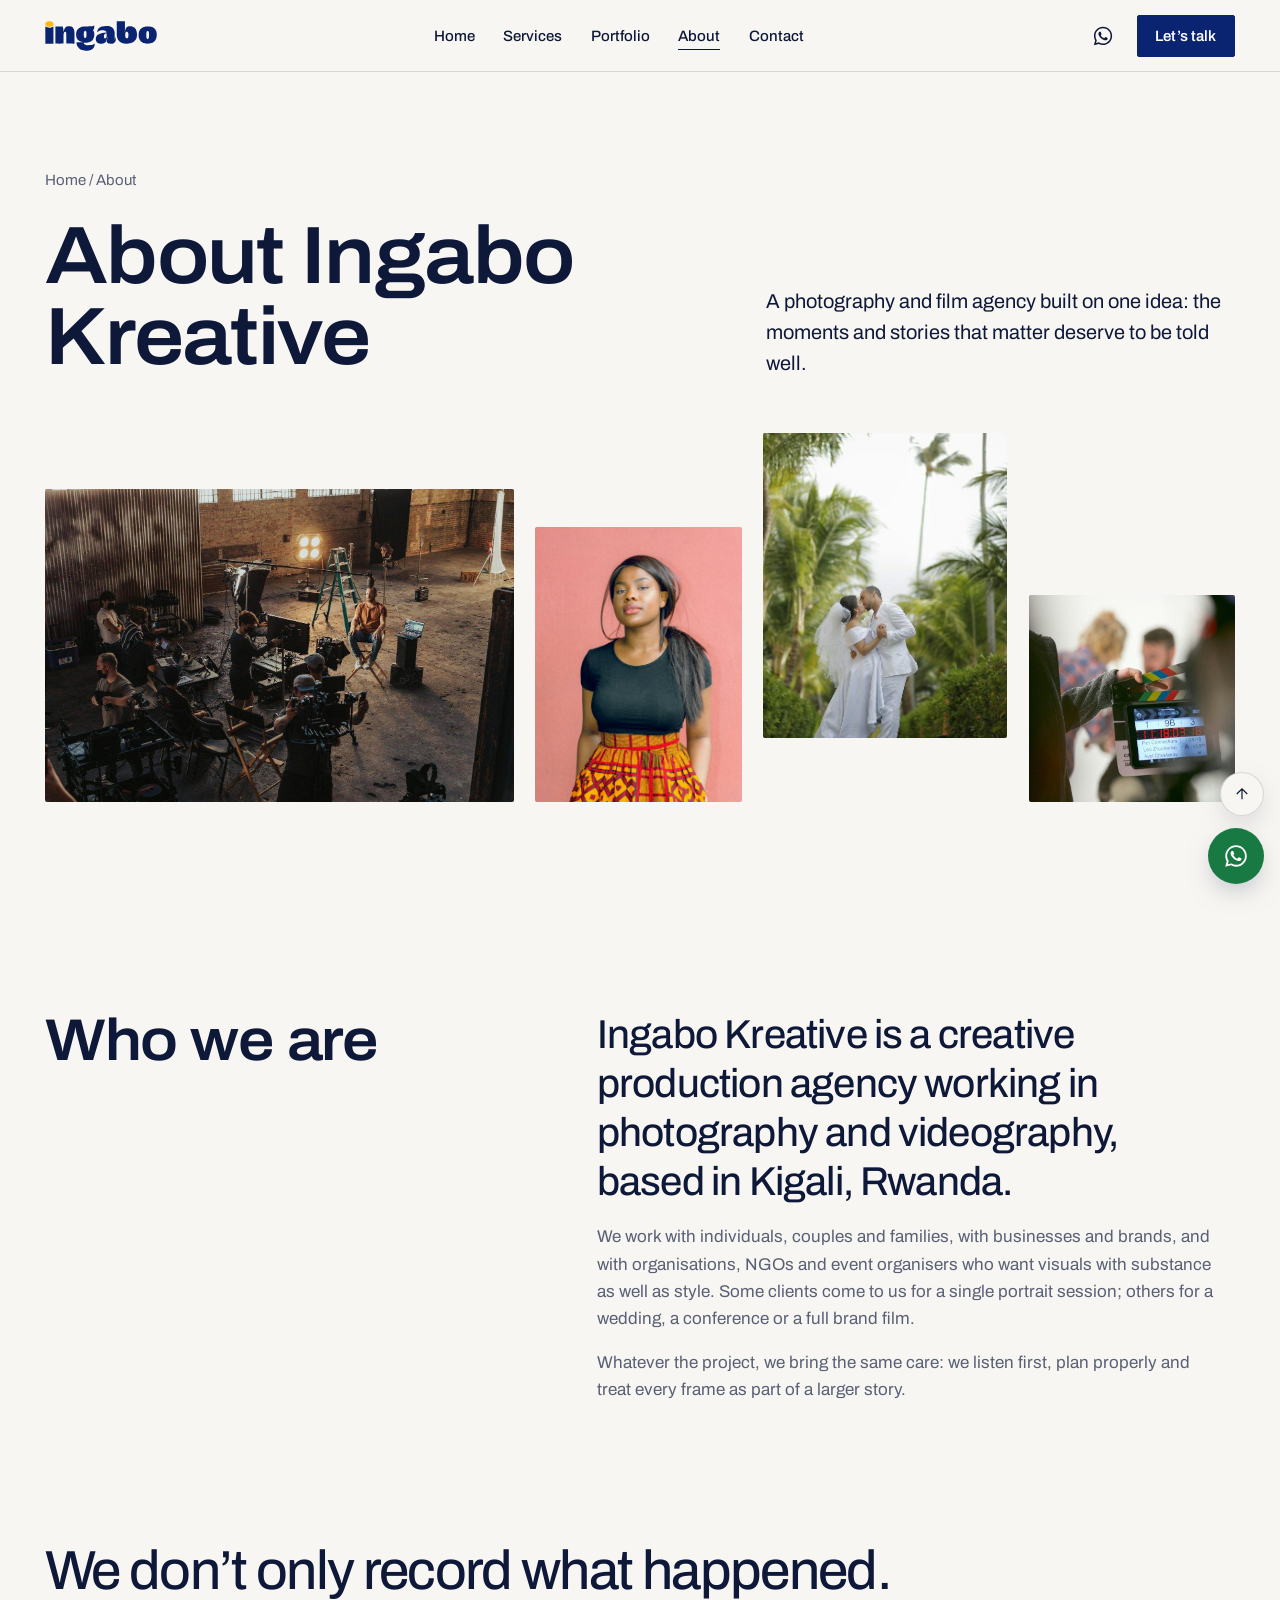
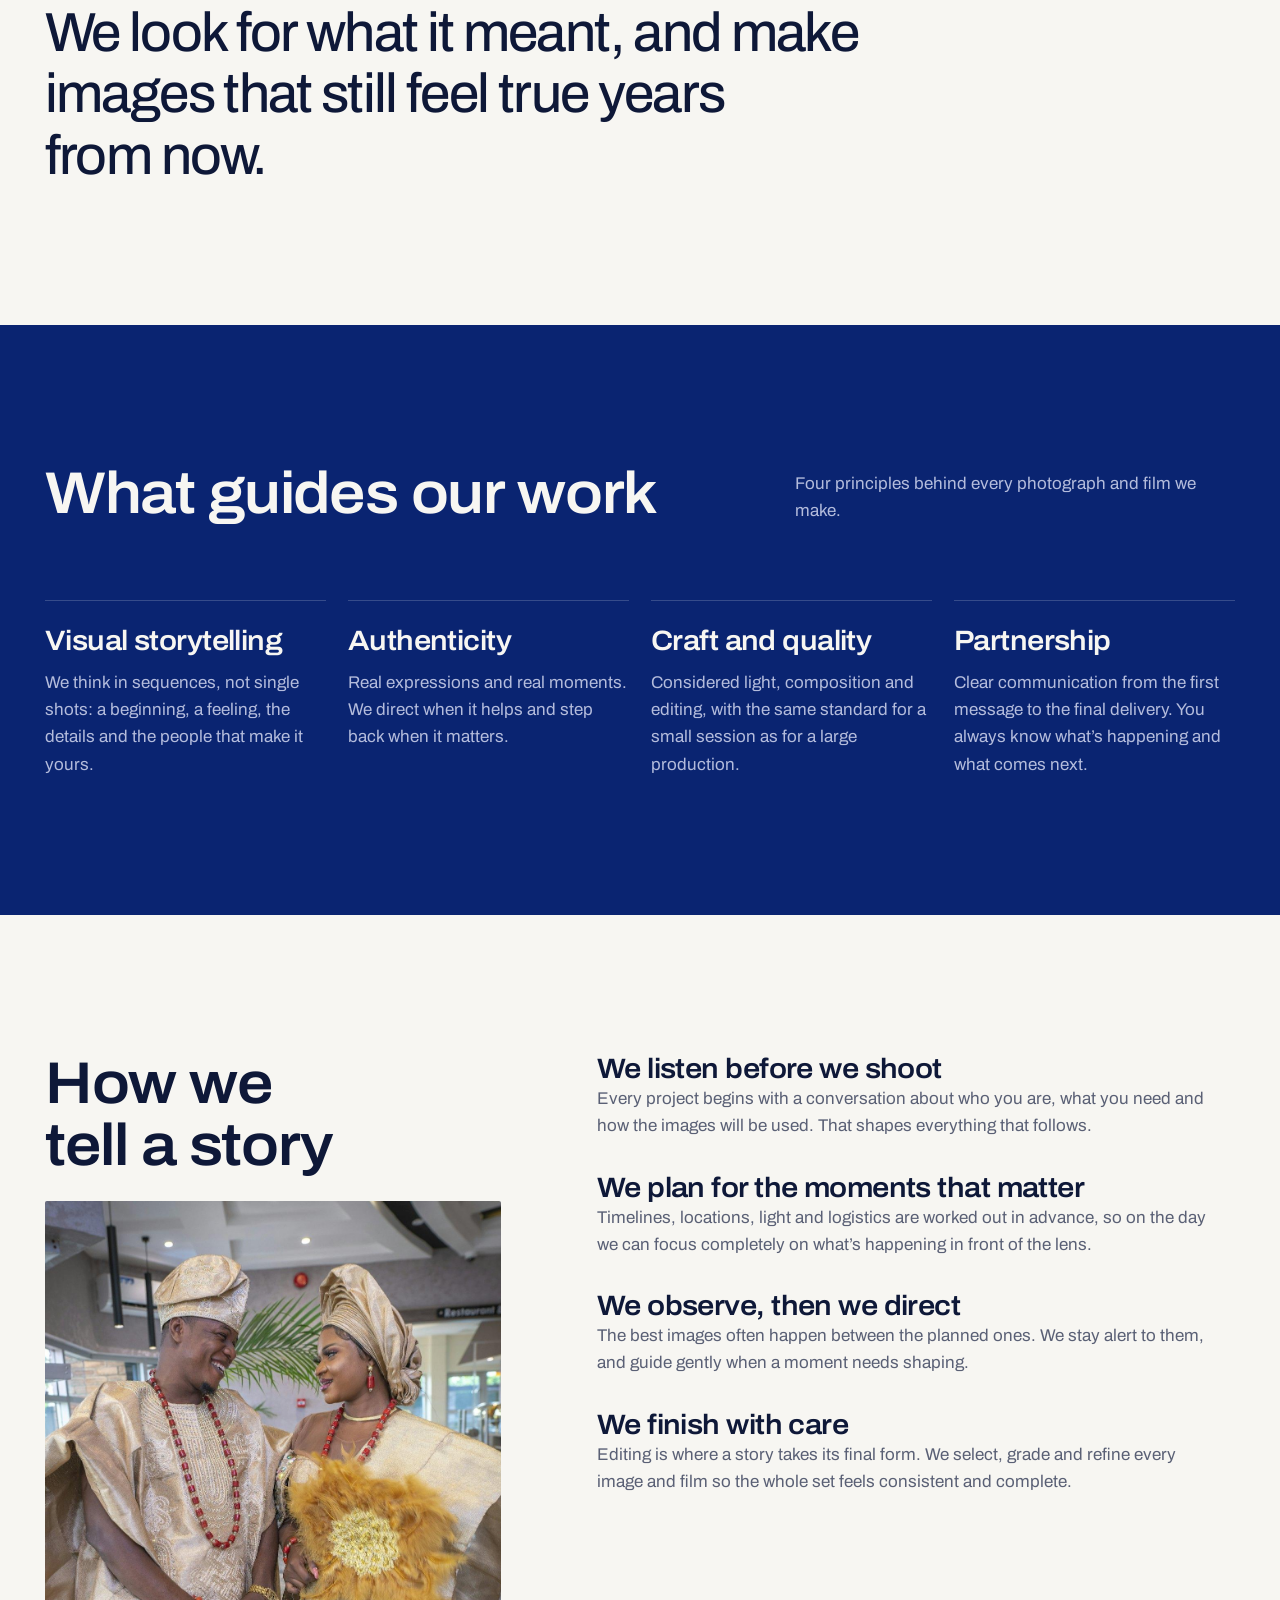
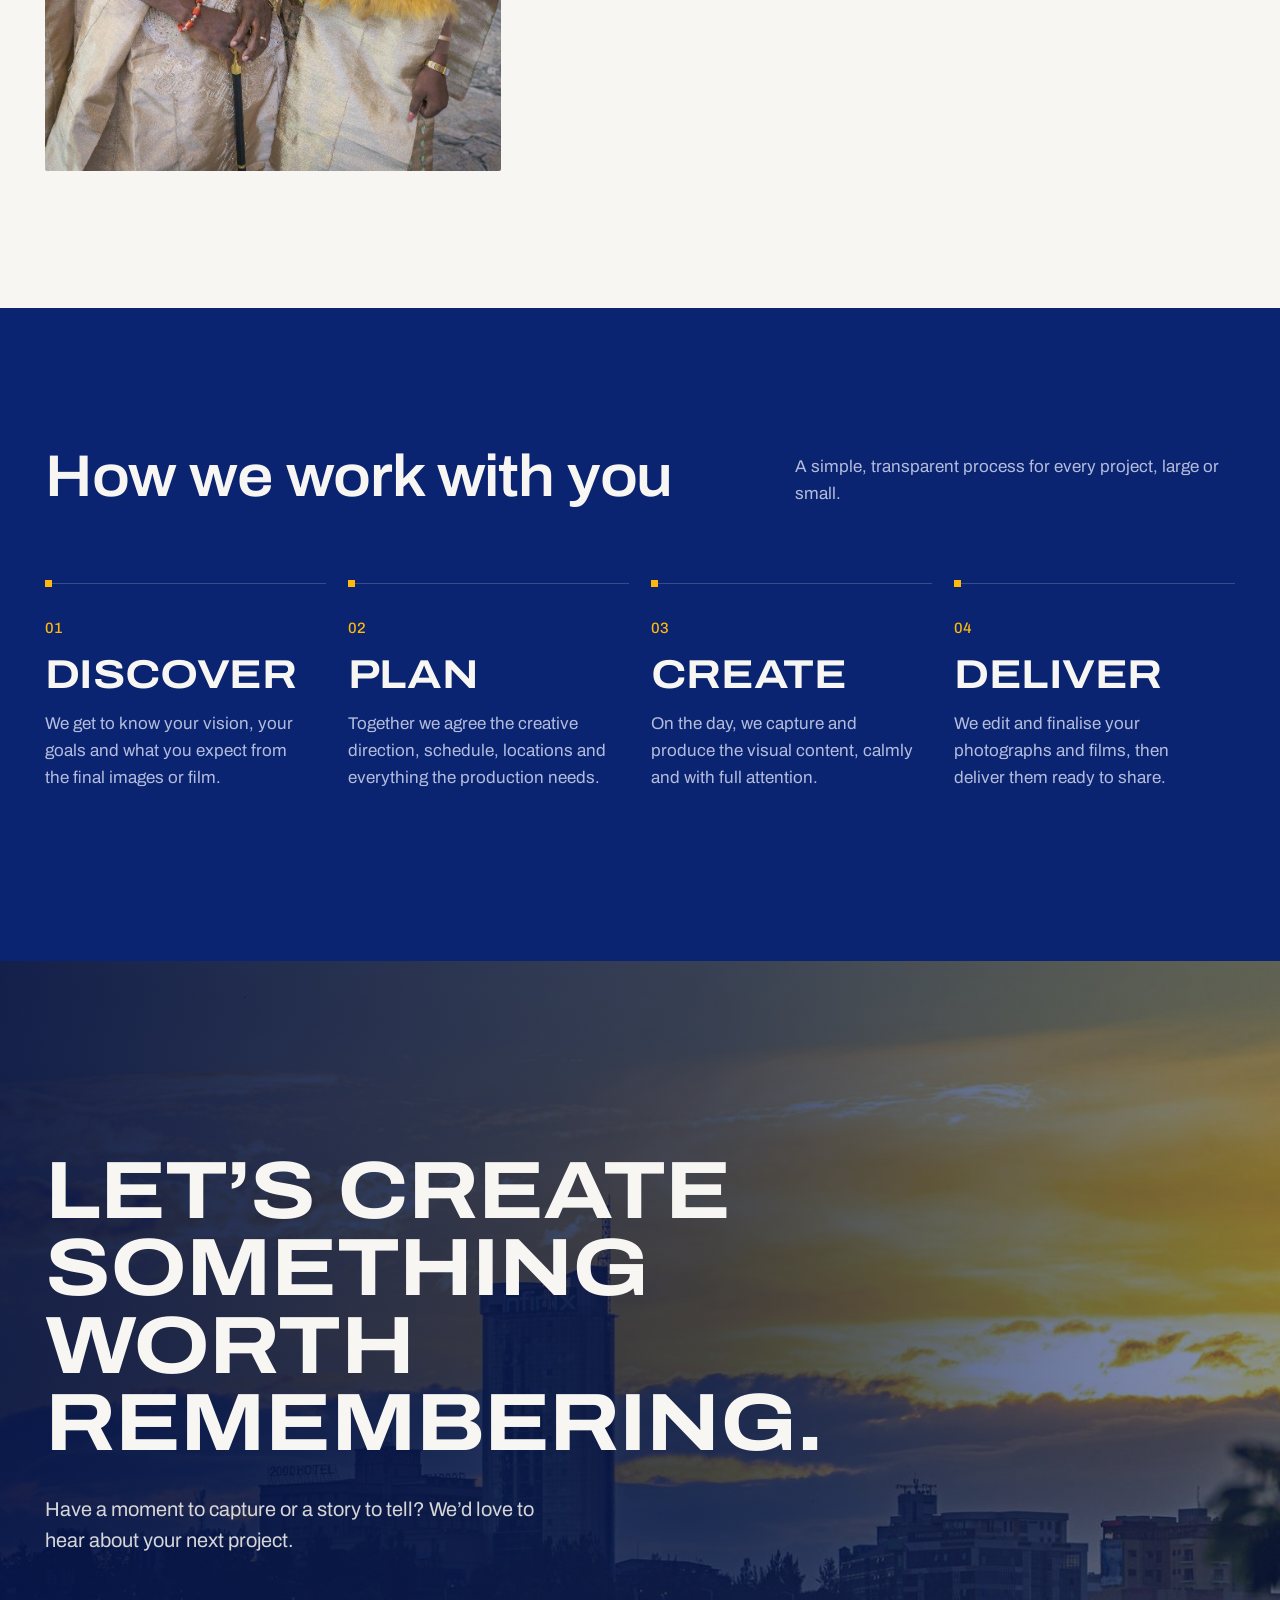
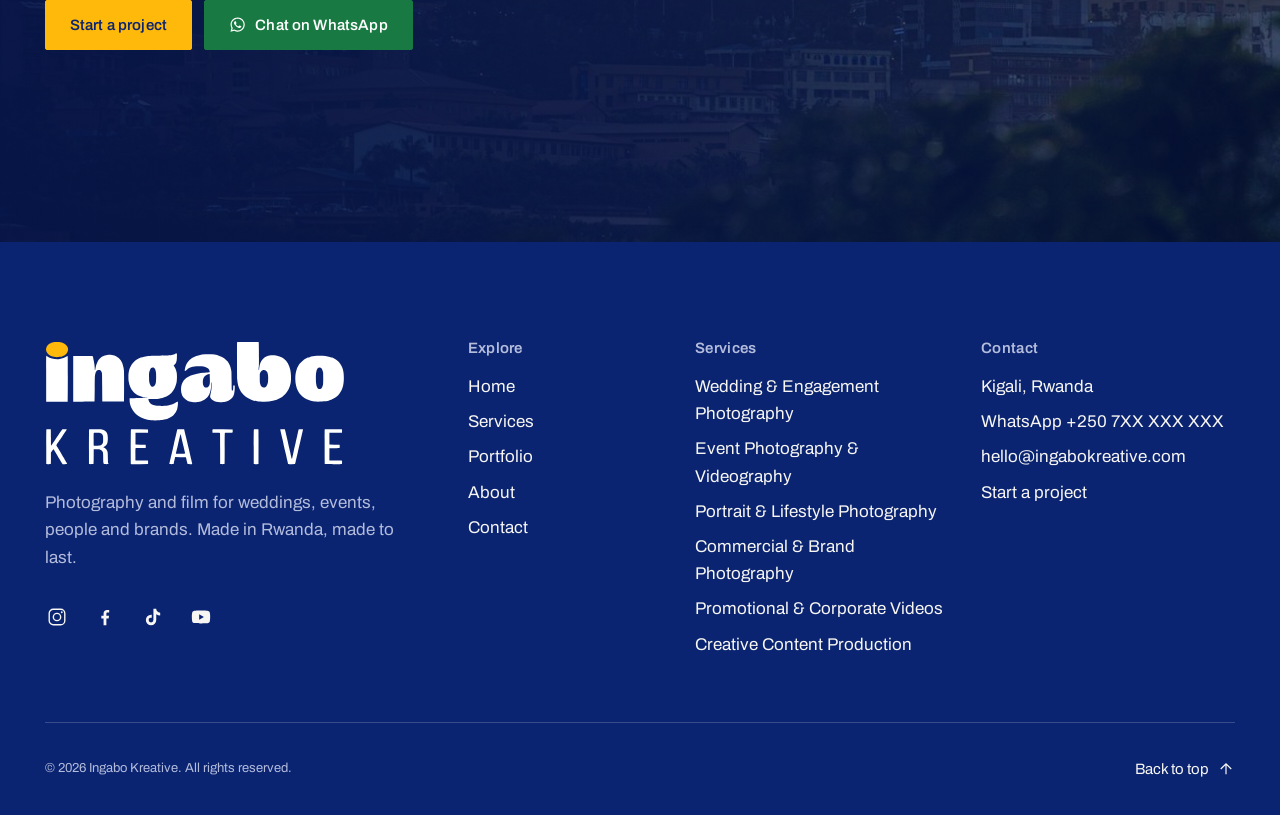
==== about/index.html @ d5b223f0 "Serve pages at clean URLs without .html Move each page into its own folder (services/index.html, ..." ====
<!doctype html>
<html lang="en" class="no-js">
<head>
  <meta charset="utf-8">
  <meta name="viewport" content="width=device-width, initial-scale=1, viewport-fit=cover">
  <script>document.documentElement.classList.replace("no-js", "js")</script>
  <title>About Ingabo Kreative | Visual Storytelling in Rwanda</title>
  <meta name="description" content="Ingabo Kreative is a photography and videography agency in Kigali. Learn about our creative philosophy, our approach to visual storytelling and how we work.">
  <!-- Replace the domain in canonical / og:url / og:image when the site goes live -->
  <link rel="canonical" href="https://www.ingabokreative.com/about/">
  <meta property="og:type" content="website">
  <meta property="og:site_name" content="Ingabo Kreative">
  <meta property="og:title" content="About Ingabo Kreative | Visual Storytelling in Rwanda">
  <meta property="og:description" content="Ingabo Kreative is a photography and videography agency in Kigali. Learn about our creative philosophy, our approach to visual storytelling and how we work.">
  <meta property="og:url" content="https://www.ingabokreative.com/about/">
  <meta property="og:image" content="https://www.ingabokreative.com/assets/images/general/about-01.jpg">
  <meta name="twitter:card" content="summary_large_image">
  <meta name="theme-color" content="#0A2471">
  <link rel="icon" href="../favicon.svg" type="image/svg+xml">
  <link rel="icon" href="../assets/icons/favicon-32.png" sizes="32x32" type="image/png">
  <link rel="apple-touch-icon" href="../assets/icons/apple-touch-icon.png">
  <link rel="manifest" href="../site.webmanifest">
  <link rel="preload" href="../assets/fonts/archivo-var-latin.woff2" as="font" type="font/woff2" crossorigin>
  <link rel="stylesheet" href="../css/style.css">
  <link rel="stylesheet" href="../css/components.css">
</head>
<body>
  <a class="skip-link" href="#main">Skip to content</a>

  <header class="site-header" data-header>
    <div class="container site-header__inner">
      <a class="logo" href="../" aria-label="Ingabo Kreative, home"><svg xmlns="http://www.w3.org/2000/svg" viewBox="105 424 870 233" aria-hidden="true" focusable="false"><path fill="currentColor" fill-rule="evenodd" d="M417.7 654.5C417 654.4 414.7 654.2 412.5 654C406.4 653.4 396 651.1 391.8 649.4C383.2 645.8 379.3 643.8 375 640.7C367.4 635.4 360.7 628 356.9 621C355.2 617.9 352.5 611.4 352 609.2C350.6 603.5 349.5 594.9 349.7 591.2L349.8 589.6L366.8 589.5C376.2 589.4 385.3 589.2 387.2 589C389 588.8 393.3 588.5 396.7 588.3C400.1 588.1 403 587.8 403.1 587.7C403.9 586.9 402.8 586.7 398.9 586.7C386.4 586.6 374.5 582.8 366.2 576C356.1 567.8 349.6 556.2 347.8 543C346.6 534.3 346.4 522 347.3 517.1C347.5 516.1 347.8 514.1 348 512.5C348.6 507.3 351.8 498.7 354.7 494.1C359 487.4 364.5 481.8 370.3 477.9C375.1 474.8 383 471.1 387 470C387.6 469.9 389 469.5 390 469.2C392.8 468.4 401.4 467.1 407.8 466.5C412.4 466.1 416.5 466 428.8 466.2C443.9 466.4 459.5 466 464.3 465.3C465.5 465.2 468.2 464.8 470.3 464.5C476.5 463.6 480.9 462.4 483.3 460.8C485.1 459.7 487.1 459.4 487.6 460.1C488.4 461 487.9 475.9 487 480C485.6 486.8 483.9 490.1 480.5 492.6C479.4 493.5 478.4 494.2 478.2 494.4C478 494.5 478.4 495.3 479.1 496.2C483 501.6 485.5 507.8 487.2 516C487.7 518.3 487.8 520.5 487.8 527.8C487.8 538.1 487.5 540.6 485 550.6C484.5 552.5 482 559 480.8 561.3C477 568.6 470.1 576.5 463.5 580.8C460.3 582.9 453.6 586.3 450.8 587.3C442.3 590.1 433.8 591.7 424.5 592.3C421.4 592.5 417.9 592.7 416.7 592.8C414.6 593 408.5 592.6 405.9 592.1C404.2 591.8 404.1 592.4 405.2 595.7C408.2 604.8 414.5 609.5 426.4 611.4C428.3 611.7 433 611.8 441.8 611.8C452.3 611.8 455.2 611.7 458.7 611.2C466.6 610.1 472.1 608.7 478.7 606.3C480.9 605.4 483.9 603.5 485.6 601.8C487.2 600.1 487.4 600 489 600C490.5 600 490.7 600.1 490.9 600.9C491.2 602.1 490.7 610.7 490.1 614.2C489.1 620.5 486.3 627.7 483.1 632.4C478.9 638.5 471.2 644.7 464.2 647.7C459 649.9 450.8 652.3 446 653C436.5 654.4 423.8 655 417.7 654.5ZM532 601.1C522.6 599.7 515.3 596.3 509.5 590.7C506.2 587.5 504.6 585.3 503.1 582.1C502.5 580.6 501.8 579.3 501.7 579C501.5 578.7 501.2 577.5 500.9 576.4C498 565.1 499.5 551.5 504.7 542.5C507.1 538.3 513 532.3 517.8 529.1C521.2 526.9 527.6 523.9 532.7 522.2C541.6 519.2 554.5 516.7 564.8 516C575.2 515.3 582.5 514.6 582.8 514.2C582.9 514 583 512.9 582.9 511.8C582.4 505.2 575.6 499.8 565 497.6C557 495.9 544.3 496 535 497.9C529.9 498.9 528 499.5 523.9 501.6C520 503.5 517.4 505.5 515.3 508.2C514.4 509.3 513.4 510.4 513.1 510.5C512.2 510.8 510.7 510.7 510.4 510.1C509.6 508.8 513 495.4 515 492.1C515.4 491.4 516 490.3 516.2 489.6C517.3 486.4 522.5 480 526.8 476.6C533.3 471.3 537.5 469.2 547.8 466.1C561.4 462 582.4 460.9 598.2 463.5C604.2 464.5 607.6 465.4 612 467C613.4 467.5 615.1 468.1 615.8 468.3C617.8 468.9 623.5 472.2 626.2 474.2C628.8 476.2 632.9 480.1 634.5 482.2C635.1 482.9 636.3 484.8 637.2 486.3C641.6 493.6 643.5 498.8 645.4 508.3C646.1 512 646.1 513.1 646.3 538C646.5 554.2 646.7 564.3 646.9 565.1C647.4 566.7 648.2 568 648.8 568C649.4 568 650.2 567.1 650.7 565.8C650.9 565.3 651.2 562 651.3 558.5L651.5 552.2L653.7 552.2L655.8 552.2L655.8 560.3C655.8 571.6 654.8 576.8 651.2 583.8C644.9 596.2 630.8 602.7 613.5 601.4C601.9 600.4 594.2 598 589.4 593.8C587.5 592.1 584.5 587.5 584.1 585.8C584 585 584.2 583.5 584.8 581.3C586 577 587.5 567.9 588 563.2C589.2 549.7 589.3 543.5 588.3 543.5C587.9 543.5 587.8 544.5 587.6 549.2C586.9 567.8 582.6 580.8 574.3 589C567.1 596.1 559.3 599.6 547.2 601.3C543.7 601.8 535.6 601.7 532 601.1ZM733.8 600C723.2 599.5 711.8 597.4 704.2 594.3C699.8 592.6 697.1 591.4 695 590.2C693.6 589.4 691.6 588.3 690.5 587.7C687.8 586.2 684.7 583.6 680.8 579.6C670 568.3 664.3 554.3 662.7 534.6C662.3 530 662.2 427.8 662.5 426.9C662.7 426.4 665.8 426.3 694.2 426.3C722 426.3 725.6 426.4 725.8 426.8C725.9 427.1 726 443 726 462.1C726 490.6 725.9 497.5 725.5 500.3C724.9 505 724.9 507.5 725.6 508.1C726.5 508.9 727 507.5 727 504.1C727 496.5 730.2 485.6 734 479.7C736.7 475.7 742 470.8 745.5 468.9C747.5 467.9 752.5 466.3 755.8 465.6C762.6 464.3 774.3 464.9 781.7 466.9C783.4 467.4 785.4 467.9 786 468C790 469 797.2 473.3 801.2 477.1C810.7 486.1 816.4 498.5 818.5 515C820.6 531.7 819.8 543.2 815.8 556C813.9 562 810.6 567.9 805.7 574.3C802.9 578 801.7 579.3 798.5 582C793 586.6 791.4 587.6 783.2 591.6C769.5 598.4 754.5 600.9 733.8 600ZM107.9 599.8C107.8 599.7 107.7 569.7 107.7 533.1C107.7 475.5 107.7 466.7 108.2 466.7C108.4 466.7 108.7 466.8 108.8 467C109.1 467.4 117.2 471.8 119.9 472.9C126.8 475.9 135.6 477.1 143.7 476.4C146 476.1 148.4 475.8 149 475.7C149.6 475.5 151.1 475.1 152.3 474.8C155.3 474.1 161.1 471.6 164.1 470C165.4 469.2 167 468.3 167.7 467.9C168.3 467.6 169.1 467 169.4 466.7C169.8 466.4 170.1 466.3 170.3 466.5C170.6 466.8 170.6 490.3 170.6 533.4L170.5 599.8L139.3 599.9C122.2 600 108 599.9 107.9 599.8ZM185.8 599.6C185.7 599.4 185.7 569.4 185.8 533L185.8 466.8L214.3 466.8L242.8 466.8L243.2 468.2C243.4 468.9 244.4 473.6 245.3 478.5C246.3 483.4 247.4 489.3 247.9 491.5C248.7 495 248.8 496.2 248.8 501.6C248.8 506.1 248.9 507.7 249.3 508.1C250 508.8 250.5 507.7 250.8 505.2C251.6 497.2 254.3 488.3 257.8 482.2C260.7 477.1 265.5 471.8 269.6 469.2C271.8 467.8 278.4 465.4 282 464.7C285.1 464 286.3 464 292.7 464.1C300.7 464.2 303.7 464.8 309.1 466.8C313.4 468.5 314.5 469.1 317.4 471.5C320.8 474.1 322.5 476.2 324.9 480C327.2 483.9 328.2 486.1 329.8 490.8C331.5 496.2 332.1 498.8 333.4 507.7C333.9 511.2 334.2 550.9 334 579.7L333.8 599.8L324.7 599.8C319.6 599.8 305.6 599.8 293.6 599.7C274.8 599.6 271.6 599.5 271.2 599.1C270.7 598.7 270.7 595.4 270.6 575.6C270.6 562.9 270.5 544.9 270.3 535.5C270.1 520 270 518.3 269.4 516.2C268.4 512.8 267.9 511.7 266.4 509.9C262.5 505.6 255.7 507.1 252.6 513.2C251.2 515.8 250.2 519.7 249.5 524.9C249.1 528.3 249 534.2 249 564.2C248.9 590.4 248.8 599.6 248.6 599.7C248.3 599.9 234.2 600 217.1 600C192.5 600 185.9 599.9 185.8 599.6ZM889 599.5C883 598.6 874.6 596.7 871.8 595.5C871.3 595.2 869.8 594.6 868.5 594.1C865.4 593 862 591.2 859.3 589.5C858 588.6 856.9 588 856.8 588C855.9 588 848.8 581.4 845.9 578C842.4 573.7 838.2 566.4 836.2 560.7C830.7 545.2 830.3 522.7 835.3 507.4C836.9 502.6 837.3 501.7 839.2 497.9C842.5 491.5 849 483.7 854.5 479.6C862.1 473.9 873.8 469 882.1 468C883.7 467.8 885.7 467.5 886.6 467.4C893 466.2 911.8 466.1 919.3 467.1C929.8 468.6 932.3 469.2 937.8 471.4C945.5 474.5 951.7 478.4 957 483.7C970.6 497.1 975.3 516.3 972.2 545.2C970.9 556.5 966.6 567.9 960.4 576.2C958.1 579.1 953.5 583.8 950.7 586C948.3 587.8 941.7 592 941.2 592C941.1 592 940.1 592.4 938.9 593C935.6 594.4 935 594.7 931.5 595.8C926.5 597.4 921.7 598.5 915.3 599.4C910.8 600 893.2 600.1 889 599.5ZM904.9 563.3C909.1 561.4 911.3 556.8 912.5 546.8C913 543.5 913.1 539.8 913.1 531.3C913.1 521.6 913 519.6 912.4 515.8C911.2 508.7 910 505.5 907.7 503.1C905.9 501.3 904.8 500.9 902.3 500.9C899 500.9 896.9 502.4 895.1 506.2C893.9 508.6 893.2 510.8 892.5 515.3C891.6 520.4 891.5 542 892.4 547.5C894.2 558.5 897.4 563.6 902.4 563.6C903.3 563.7 904.4 563.5 904.9 563.3ZM576.3 558.3C578 557.5 580.6 554.9 581.6 553C583.6 548.9 583.9 544.7 583.4 529.1C583.2 521.8 583 519.5 582.7 519.4C581.7 518.7 575.2 521.1 571.7 523.5C566.7 526.8 564.5 530.5 563.3 537.5C562.3 543.6 562.8 549.7 564.7 553.3C567.1 558 572.1 560.2 576.3 558.3ZM745.1 557.4C749.1 554.9 751.3 550.2 752.5 541.8C753.3 536.1 753.1 521.9 752.1 518.7C751.3 516 749.1 512.1 747.5 510.7C743.6 507.3 738.8 507.1 734.4 509.9C732.2 511.3 731.7 512.1 729.9 515.6L728.5 518.5L728.5 530.5C728.5 540.7 728.6 542.9 729.1 545.3C730 549.8 731.5 553.5 732.9 555.1C734 556.3 736.3 557.7 737.8 558C740 558.5 743.8 558.2 745.1 557.4ZM420.7 555.3C422.9 554.2 424.8 551.2 425.8 547.2C427 542.8 427.2 539.9 427.2 527.8C427.2 515.4 426.9 512.7 425.5 508.4C424.3 504.8 422 501.8 419.9 501C417.4 500.1 414.1 500.9 411.9 502.9C410.7 504 408.5 508.6 407.8 511.3C405.8 519.4 405.8 535.8 407.7 544.3C408.4 547.2 410.3 551.7 411.6 553.2C414 556.2 417.4 557 420.7 555.3Z"/><path fill="#FFB90B" d="M130.5 469.5C129.2 469.3 127.6 468.9 127 468.6C126.3 468.3 125.2 468 124.5 467.9C123 467.6 118.8 465.6 116.6 464.1C114.2 462.4 111.7 460 110.1 457.8C108.9 456.1 108.4 454.9 107.8 452.6C106.8 448.7 106.8 447.2 107.9 443.4C108.9 439.7 110.5 437.2 113.8 434.4C117.4 431.1 120.8 429.3 126.2 427.6C135.6 424.5 148.7 425.3 156.8 429.4C157.9 429.9 158.9 430.3 159 430.3C159.2 430.3 160.3 431 161.6 431.9C168 436.3 170.9 440.9 171.2 447.5C171.4 450.2 171.3 450.8 170.5 453.1C169.3 456.6 167.9 458.7 165.1 461.4C161.9 464.3 157.7 466.8 153.9 467.9C153 468.2 151.1 468.7 149.8 469.1C147.9 469.6 146.3 469.8 140.2 469.9C135 469.9 132.1 469.8 130.5 469.5Z"/></svg></a>
      <nav class="site-nav" aria-label="Main">
        <ul class="site-nav__list">
          <li><a class="site-nav__link" href="../">Home</a></li>
          <li><a class="site-nav__link" href="../services/">Services</a></li>
          <li><a class="site-nav__link" href="../portfolio/">Portfolio</a></li>
          <li><a class="site-nav__link" href="../about/" aria-current="page">About</a></li>
          <li><a class="site-nav__link" href="../contact/">Contact</a></li>
        </ul>
      </nav>
      <div class="site-header__actions">
        <a class="icon-btn" href="../contact/" data-wa aria-label="Chat with us on WhatsApp (opens WhatsApp)"><svg viewBox="0 0 24 24" aria-hidden="true" focusable="false"><path fill="currentColor" d="M12.04 2C6.58 2 2.13 6.45 2.13 11.91c0 1.75.46 3.45 1.32 4.95L2.05 22l5.25-1.38a9.9 9.9 0 0 0 4.74 1.21c5.46 0 9.91-4.45 9.91-9.91S17.5 2 12.04 2Zm0 18.15c-1.48 0-2.93-.4-4.2-1.15l-.3-.18-3.12.82.83-3.04-.2-.31a8.2 8.2 0 0 1-1.26-4.38c0-4.54 3.7-8.24 8.25-8.24 4.54 0 8.24 3.7 8.24 8.24 0 4.55-3.7 8.24-8.24 8.24Zm4.52-6.16c-.25-.12-1.47-.72-1.69-.81-.23-.08-.39-.12-.56.13-.16.24-.64.8-.78.97-.14.16-.29.18-.54.06-.25-.12-1.05-.39-1.99-1.23-.74-.66-1.23-1.47-1.38-1.72-.14-.25-.01-.38.11-.5.11-.11.25-.29.37-.43.13-.15.17-.25.25-.42.08-.16.04-.31-.02-.43-.06-.12-.56-1.34-.76-1.84-.2-.48-.41-.42-.56-.43h-.48c-.17 0-.43.06-.66.31-.22.25-.86.85-.86 2.07 0 1.22.89 2.4 1.01 2.56.12.17 1.75 2.67 4.23 3.74.59.26 1.05.41 1.41.52.59.19 1.13.16 1.56.1.48-.07 1.47-.6 1.67-1.18.21-.58.21-1.07.15-1.18-.06-.11-.22-.17-.47-.29Z"/></svg></a>
        <a class="btn btn--sm site-header__cta" href="../contact/">Let&rsquo;s talk</a>
        <button type="button" class="menu-toggle" data-menu-toggle aria-expanded="false" aria-controls="mobile-menu">
          <span class="menu-toggle__bars"></span>
          <span class="visually-hidden">Menu</span>
        </button>
      </div>
    </div>
  </header>

  <div class="mobile-menu" id="mobile-menu" data-mobile-menu role="dialog" aria-modal="true" aria-label="Site menu" hidden>
    <div class="mobile-menu__top">
      <a class="logo" href="../" aria-label="Ingabo Kreative, home"><svg xmlns="http://www.w3.org/2000/svg" viewBox="105 424 870 233" aria-hidden="true" focusable="false"><path fill="currentColor" fill-rule="evenodd" d="M417.7 654.5C417 654.4 414.7 654.2 412.5 654C406.4 653.4 396 651.1 391.8 649.4C383.2 645.8 379.3 643.8 375 640.7C367.4 635.4 360.7 628 356.9 621C355.2 617.9 352.5 611.4 352 609.2C350.6 603.5 349.5 594.9 349.7 591.2L349.8 589.6L366.8 589.5C376.2 589.4 385.3 589.2 387.2 589C389 588.8 393.3 588.5 396.7 588.3C400.1 588.1 403 587.8 403.1 587.7C403.9 586.9 402.8 586.7 398.9 586.7C386.4 586.6 374.5 582.8 366.2 576C356.1 567.8 349.6 556.2 347.8 543C346.6 534.3 346.4 522 347.3 517.1C347.5 516.1 347.8 514.1 348 512.5C348.6 507.3 351.8 498.7 354.7 494.1C359 487.4 364.5 481.8 370.3 477.9C375.1 474.8 383 471.1 387 470C387.6 469.9 389 469.5 390 469.2C392.8 468.4 401.4 467.1 407.8 466.5C412.4 466.1 416.5 466 428.8 466.2C443.9 466.4 459.5 466 464.3 465.3C465.5 465.2 468.2 464.8 470.3 464.5C476.5 463.6 480.9 462.4 483.3 460.8C485.1 459.7 487.1 459.4 487.6 460.1C488.4 461 487.9 475.9 487 480C485.6 486.8 483.9 490.1 480.5 492.6C479.4 493.5 478.4 494.2 478.2 494.4C478 494.5 478.4 495.3 479.1 496.2C483 501.6 485.5 507.8 487.2 516C487.7 518.3 487.8 520.5 487.8 527.8C487.8 538.1 487.5 540.6 485 550.6C484.5 552.5 482 559 480.8 561.3C477 568.6 470.1 576.5 463.5 580.8C460.3 582.9 453.6 586.3 450.8 587.3C442.3 590.1 433.8 591.7 424.5 592.3C421.4 592.5 417.9 592.7 416.7 592.8C414.6 593 408.5 592.6 405.9 592.1C404.2 591.8 404.1 592.4 405.2 595.7C408.2 604.8 414.5 609.5 426.4 611.4C428.3 611.7 433 611.8 441.8 611.8C452.3 611.8 455.2 611.7 458.7 611.2C466.6 610.1 472.1 608.7 478.7 606.3C480.9 605.4 483.9 603.5 485.6 601.8C487.2 600.1 487.4 600 489 600C490.5 600 490.7 600.1 490.9 600.9C491.2 602.1 490.7 610.7 490.1 614.2C489.1 620.5 486.3 627.7 483.1 632.4C478.9 638.5 471.2 644.7 464.2 647.7C459 649.9 450.8 652.3 446 653C436.5 654.4 423.8 655 417.7 654.5ZM532 601.1C522.6 599.7 515.3 596.3 509.5 590.7C506.2 587.5 504.6 585.3 503.1 582.1C502.5 580.6 501.8 579.3 501.7 579C501.5 578.7 501.2 577.5 500.9 576.4C498 565.1 499.5 551.5 504.7 542.5C507.1 538.3 513 532.3 517.8 529.1C521.2 526.9 527.6 523.9 532.7 522.2C541.6 519.2 554.5 516.7 564.8 516C575.2 515.3 582.5 514.6 582.8 514.2C582.9 514 583 512.9 582.9 511.8C582.4 505.2 575.6 499.8 565 497.6C557 495.9 544.3 496 535 497.9C529.9 498.9 528 499.5 523.9 501.6C520 503.5 517.4 505.5 515.3 508.2C514.4 509.3 513.4 510.4 513.1 510.5C512.2 510.8 510.7 510.7 510.4 510.1C509.6 508.8 513 495.4 515 492.1C515.4 491.4 516 490.3 516.2 489.6C517.3 486.4 522.5 480 526.8 476.6C533.3 471.3 537.5 469.2 547.8 466.1C561.4 462 582.4 460.9 598.2 463.5C604.2 464.5 607.6 465.4 612 467C613.4 467.5 615.1 468.1 615.8 468.3C617.8 468.9 623.5 472.2 626.2 474.2C628.8 476.2 632.9 480.1 634.5 482.2C635.1 482.9 636.3 484.8 637.2 486.3C641.6 493.6 643.5 498.8 645.4 508.3C646.1 512 646.1 513.1 646.3 538C646.5 554.2 646.7 564.3 646.9 565.1C647.4 566.7 648.2 568 648.8 568C649.4 568 650.2 567.1 650.7 565.8C650.9 565.3 651.2 562 651.3 558.5L651.5 552.2L653.7 552.2L655.8 552.2L655.8 560.3C655.8 571.6 654.8 576.8 651.2 583.8C644.9 596.2 630.8 602.7 613.5 601.4C601.9 600.4 594.2 598 589.4 593.8C587.5 592.1 584.5 587.5 584.1 585.8C584 585 584.2 583.5 584.8 581.3C586 577 587.5 567.9 588 563.2C589.2 549.7 589.3 543.5 588.3 543.5C587.9 543.5 587.8 544.5 587.6 549.2C586.9 567.8 582.6 580.8 574.3 589C567.1 596.1 559.3 599.6 547.2 601.3C543.7 601.8 535.6 601.7 532 601.1ZM733.8 600C723.2 599.5 711.8 597.4 704.2 594.3C699.8 592.6 697.1 591.4 695 590.2C693.6 589.4 691.6 588.3 690.5 587.7C687.8 586.2 684.7 583.6 680.8 579.6C670 568.3 664.3 554.3 662.7 534.6C662.3 530 662.2 427.8 662.5 426.9C662.7 426.4 665.8 426.3 694.2 426.3C722 426.3 725.6 426.4 725.8 426.8C725.9 427.1 726 443 726 462.1C726 490.6 725.9 497.5 725.5 500.3C724.9 505 724.9 507.5 725.6 508.1C726.5 508.9 727 507.5 727 504.1C727 496.5 730.2 485.6 734 479.7C736.7 475.7 742 470.8 745.5 468.9C747.5 467.9 752.5 466.3 755.8 465.6C762.6 464.3 774.3 464.9 781.7 466.9C783.4 467.4 785.4 467.9 786 468C790 469 797.2 473.3 801.2 477.1C810.7 486.1 816.4 498.5 818.5 515C820.6 531.7 819.8 543.2 815.8 556C813.9 562 810.6 567.9 805.7 574.3C802.9 578 801.7 579.3 798.5 582C793 586.6 791.4 587.6 783.2 591.6C769.5 598.4 754.5 600.9 733.8 600ZM107.9 599.8C107.8 599.7 107.7 569.7 107.7 533.1C107.7 475.5 107.7 466.7 108.2 466.7C108.4 466.7 108.7 466.8 108.8 467C109.1 467.4 117.2 471.8 119.9 472.9C126.8 475.9 135.6 477.1 143.7 476.4C146 476.1 148.4 475.8 149 475.7C149.6 475.5 151.1 475.1 152.3 474.8C155.3 474.1 161.1 471.6 164.1 470C165.4 469.2 167 468.3 167.7 467.9C168.3 467.6 169.1 467 169.4 466.7C169.8 466.4 170.1 466.3 170.3 466.5C170.6 466.8 170.6 490.3 170.6 533.4L170.5 599.8L139.3 599.9C122.2 600 108 599.9 107.9 599.8ZM185.8 599.6C185.7 599.4 185.7 569.4 185.8 533L185.8 466.8L214.3 466.8L242.8 466.8L243.2 468.2C243.4 468.9 244.4 473.6 245.3 478.5C246.3 483.4 247.4 489.3 247.9 491.5C248.7 495 248.8 496.2 248.8 501.6C248.8 506.1 248.9 507.7 249.3 508.1C250 508.8 250.5 507.7 250.8 505.2C251.6 497.2 254.3 488.3 257.8 482.2C260.7 477.1 265.5 471.8 269.6 469.2C271.8 467.8 278.4 465.4 282 464.7C285.1 464 286.3 464 292.7 464.1C300.7 464.2 303.7 464.8 309.1 466.8C313.4 468.5 314.5 469.1 317.4 471.5C320.8 474.1 322.5 476.2 324.9 480C327.2 483.9 328.2 486.1 329.8 490.8C331.5 496.2 332.1 498.8 333.4 507.7C333.9 511.2 334.2 550.9 334 579.7L333.8 599.8L324.7 599.8C319.6 599.8 305.6 599.8 293.6 599.7C274.8 599.6 271.6 599.5 271.2 599.1C270.7 598.7 270.7 595.4 270.6 575.6C270.6 562.9 270.5 544.9 270.3 535.5C270.1 520 270 518.3 269.4 516.2C268.4 512.8 267.9 511.7 266.4 509.9C262.5 505.6 255.7 507.1 252.6 513.2C251.2 515.8 250.2 519.7 249.5 524.9C249.1 528.3 249 534.2 249 564.2C248.9 590.4 248.8 599.6 248.6 599.7C248.3 599.9 234.2 600 217.1 600C192.5 600 185.9 599.9 185.8 599.6ZM889 599.5C883 598.6 874.6 596.7 871.8 595.5C871.3 595.2 869.8 594.6 868.5 594.1C865.4 593 862 591.2 859.3 589.5C858 588.6 856.9 588 856.8 588C855.9 588 848.8 581.4 845.9 578C842.4 573.7 838.2 566.4 836.2 560.7C830.7 545.2 830.3 522.7 835.3 507.4C836.9 502.6 837.3 501.7 839.2 497.9C842.5 491.5 849 483.7 854.5 479.6C862.1 473.9 873.8 469 882.1 468C883.7 467.8 885.7 467.5 886.6 467.4C893 466.2 911.8 466.1 919.3 467.1C929.8 468.6 932.3 469.2 937.8 471.4C945.5 474.5 951.7 478.4 957 483.7C970.6 497.1 975.3 516.3 972.2 545.2C970.9 556.5 966.6 567.9 960.4 576.2C958.1 579.1 953.5 583.8 950.7 586C948.3 587.8 941.7 592 941.2 592C941.1 592 940.1 592.4 938.9 593C935.6 594.4 935 594.7 931.5 595.8C926.5 597.4 921.7 598.5 915.3 599.4C910.8 600 893.2 600.1 889 599.5ZM904.9 563.3C909.1 561.4 911.3 556.8 912.5 546.8C913 543.5 913.1 539.8 913.1 531.3C913.1 521.6 913 519.6 912.4 515.8C911.2 508.7 910 505.5 907.7 503.1C905.9 501.3 904.8 500.9 902.3 500.9C899 500.9 896.9 502.4 895.1 506.2C893.9 508.6 893.2 510.8 892.5 515.3C891.6 520.4 891.5 542 892.4 547.5C894.2 558.5 897.4 563.6 902.4 563.6C903.3 563.7 904.4 563.5 904.9 563.3ZM576.3 558.3C578 557.5 580.6 554.9 581.6 553C583.6 548.9 583.9 544.7 583.4 529.1C583.2 521.8 583 519.5 582.7 519.4C581.7 518.7 575.2 521.1 571.7 523.5C566.7 526.8 564.5 530.5 563.3 537.5C562.3 543.6 562.8 549.7 564.7 553.3C567.1 558 572.1 560.2 576.3 558.3ZM745.1 557.4C749.1 554.9 751.3 550.2 752.5 541.8C753.3 536.1 753.1 521.9 752.1 518.7C751.3 516 749.1 512.1 747.5 510.7C743.6 507.3 738.8 507.1 734.4 509.9C732.2 511.3 731.7 512.1 729.9 515.6L728.5 518.5L728.5 530.5C728.5 540.7 728.6 542.9 729.1 545.3C730 549.8 731.5 553.5 732.9 555.1C734 556.3 736.3 557.7 737.8 558C740 558.5 743.8 558.2 745.1 557.4ZM420.7 555.3C422.9 554.2 424.8 551.2 425.8 547.2C427 542.8 427.2 539.9 427.2 527.8C427.2 515.4 426.9 512.7 425.5 508.4C424.3 504.8 422 501.8 419.9 501C417.4 500.1 414.1 500.9 411.9 502.9C410.7 504 408.5 508.6 407.8 511.3C405.8 519.4 405.8 535.8 407.7 544.3C408.4 547.2 410.3 551.7 411.6 553.2C414 556.2 417.4 557 420.7 555.3Z"/><path fill="#FFB90B" d="M130.5 469.5C129.2 469.3 127.6 468.9 127 468.6C126.3 468.3 125.2 468 124.5 467.9C123 467.6 118.8 465.6 116.6 464.1C114.2 462.4 111.7 460 110.1 457.8C108.9 456.1 108.4 454.9 107.8 452.6C106.8 448.7 106.8 447.2 107.9 443.4C108.9 439.7 110.5 437.2 113.8 434.4C117.4 431.1 120.8 429.3 126.2 427.6C135.6 424.5 148.7 425.3 156.8 429.4C157.9 429.9 158.9 430.3 159 430.3C159.2 430.3 160.3 431 161.6 431.9C168 436.3 170.9 440.9 171.2 447.5C171.4 450.2 171.3 450.8 170.5 453.1C169.3 456.6 167.9 458.7 165.1 461.4C161.9 464.3 157.7 466.8 153.9 467.9C153 468.2 151.1 468.7 149.8 469.1C147.9 469.6 146.3 469.8 140.2 469.9C135 469.9 132.1 469.8 130.5 469.5Z"/></svg></a>
      <button type="button" class="icon-btn" data-menu-close aria-label="Close menu"><svg viewBox="0 0 24 24" fill="none" stroke="currentColor" stroke-width="1.6" aria-hidden="true" focusable="false"><path d="M6 6l12 12M18 6L6 18"/></svg></button>
    </div>
    <ul class="mobile-menu__list">
      <li><a class="mobile-menu__link" href="../">Home</a></li>
      <li><a class="mobile-menu__link" href="../services/">Services</a></li>
      <li><a class="mobile-menu__link" href="../portfolio/">Portfolio</a></li>
      <li><a class="mobile-menu__link" href="../about/" aria-current="page">About</a></li>
      <li><a class="mobile-menu__link" href="../contact/">Contact</a></li>
    </ul>
    <div class="mobile-menu__foot">
      <a class="btn btn--accent btn--block" href="../contact/">Book a session</a>
      <a class="btn btn--whatsapp btn--block" href="../contact/" data-wa><svg viewBox="0 0 24 24" aria-hidden="true" focusable="false"><path fill="currentColor" d="M12.04 2C6.58 2 2.13 6.45 2.13 11.91c0 1.75.46 3.45 1.32 4.95L2.05 22l5.25-1.38a9.9 9.9 0 0 0 4.74 1.21c5.46 0 9.91-4.45 9.91-9.91S17.5 2 12.04 2Zm0 18.15c-1.48 0-2.93-.4-4.2-1.15l-.3-.18-3.12.82.83-3.04-.2-.31a8.2 8.2 0 0 1-1.26-4.38c0-4.54 3.7-8.24 8.25-8.24 4.54 0 8.24 3.7 8.24 8.24 0 4.55-3.7 8.24-8.24 8.24Zm4.52-6.16c-.25-.12-1.47-.72-1.69-.81-.23-.08-.39-.12-.56.13-.16.24-.64.8-.78.97-.14.16-.29.18-.54.06-.25-.12-1.05-.39-1.99-1.23-.74-.66-1.23-1.47-1.38-1.72-.14-.25-.01-.38.11-.5.11-.11.25-.29.37-.43.13-.15.17-.25.25-.42.08-.16.04-.31-.02-.43-.06-.12-.56-1.34-.76-1.84-.2-.48-.41-.42-.56-.43h-.48c-.17 0-.43.06-.66.31-.22.25-.86.85-.86 2.07 0 1.22.89 2.4 1.01 2.56.12.17 1.75 2.67 4.23 3.74.59.26 1.05.41 1.41.52.59.19 1.13.16 1.56.1.48-.07 1.47-.6 1.67-1.18.21-.58.21-1.07.15-1.18-.06-.11-.22-.17-.47-.29Z"/></svg>Chat on WhatsApp</a>
      <p class="caption"><span data-config-text="location">Kigali, Rwanda</span></p>
    </div>
  </div>

  <main id="main" tabindex="-1">
    <section class="page-hero" aria-labelledby="page-title">
      <div class="container">
        <div class="page-hero__inner">
          <div class="stack" style="--stack: var(--s-5)">
            <p class="page-hero__crumb"><a href="../">Home</a> / About</p>
            <h1 id="page-title">About Ingabo Kreative</h1>
          </div>
          <p class="lead">A photography and film agency built on one idea: the moments and stories that matter deserve to be told well.</p>
        </div>
        <div class="about-collage page-hero__image reveal">
          <div class="frame ratio-3-2"><img src="../assets/images/general/about-01.jpg" alt="Film crew preparing cameras and lights on a warehouse set" width="1400" height="933" fetchpriority="high" decoding="async"></div>
          <div class="frame ratio-3-4"><img src="../assets/images/general/about-02.jpg" alt="Woman in a black top and patterned skirt standing against a pink wall" width="900" height="1350" loading="lazy" decoding="async" style="object-position:50% 25%"></div>
          <div class="frame ratio-4-5"><img src="../assets/images/general/about-03.jpg" alt="Bride and groom embracing among palm trees" width="1000" height="667" loading="lazy" decoding="async" style="object-position:50% 50%"></div>
          <div class="frame ratio-1-1"><img src="../assets/images/general/about-04.jpg" alt="Clapperboard held up in front of a camera during a shoot" width="900" height="600" loading="lazy" decoding="async" style="object-position:40% 50%"></div>
        </div>
      </div>
    </section>

    <section class="section" aria-labelledby="who-title">
      <div class="container split">
        <h2 id="who-title">Who we are</h2>
        <div class="prose">
          <p class="statement">Ingabo Kreative is a creative production agency working in photography and videography, based in Kigali, Rwanda.</p>
          <p class="muted">We work with individuals, couples and families, with businesses and brands, and with organisations, NGOs and event organisers who want visuals with substance as well as style. Some clients come to us for a single portrait session; others for a wedding, a conference or a full brand film.</p>
          <p class="muted">Whatever the project, we bring the same care: we listen first, plan properly and treat every frame as part of a larger story.</p>
          <!-- EDITABLE: Add the agency's founding story, founder or team introduction and any verified credentials here. -->
        </div>
      </div>
    </section>

    <section class="section section--flush-top" aria-label="Our creative philosophy">
      <div class="container">
        <p class="statement statement--xl statement-block">We don&rsquo;t only record what happened. We look for what it meant, and make images that still feel true years from now.</p>
      </div>
    </section>

    <section class="section on-dark" aria-labelledby="values-title">
      <div class="container">
        <div class="section-head section-head--split">
          <h2 id="values-title">What guides our work</h2>
          <p class="muted">Four principles behind every photograph and film we make.</p>
        </div>
        <div class="principles">
          <div class="principle"><h3>Visual storytelling</h3><p>We think in sequences, not single shots: a beginning, a feeling, the details and the people that make it yours.</p></div>
          <div class="principle"><h3>Authenticity</h3><p>Real expressions and real moments. We direct when it helps and step back when it matters.</p></div>
          <div class="principle"><h3>Craft and quality</h3><p>Considered light, composition and editing, with the same standard for a small session as for a large production.</p></div>
          <div class="principle"><h3>Partnership</h3><p>Clear communication from the first message to the final delivery. You always know what&rsquo;s happening and what comes next.</p></div>
        </div>
      </div>
    </section>

    <section class="section" aria-labelledby="approach-title">
      <div class="container split">
        <div class="stack">
          <h2 id="approach-title">How we tell a story</h2>
          <div class="frame ratio-4-5"><img src="../assets/images/portfolio/wedding-03.jpg" alt="Couple in gold traditional wedding attire smiling at each other" width="1400" height="1388" loading="lazy" decoding="async" style="object-position:50% 40%"></div>
        </div>
        <div class="prose stack" style="--stack: var(--s-6)">
          <div>
            <h3 class="h4">We listen before we shoot</h3>
            <p class="muted">Every project begins with a conversation about who you are, what you need and how the images will be used. That shapes everything that follows.</p>
          </div>
          <div>
            <h3 class="h4">We plan for the moments that matter</h3>
            <p class="muted">Timelines, locations, light and logistics are worked out in advance, so on the day we can focus completely on what&rsquo;s happening in front of the lens.</p>
          </div>
          <div>
            <h3 class="h4">We observe, then we direct</h3>
            <p class="muted">The best images often happen between the planned ones. We stay alert to them, and guide gently when a moment needs shaping.</p>
          </div>
          <div>
            <h3 class="h4">We finish with care</h3>
            <p class="muted">Editing is where a story takes its final form. We select, grade and refine every image and film so the whole set feels consistent and complete.</p>
          </div>
        </div>
      </div>
    </section>

    <section class="section on-dark" aria-labelledby="process-title">
      <div class="container">
        <div class="section-head section-head--split">
          <h2 id="process-title">How we work with you</h2>
          <p class="muted">A simple, transparent process for every project, large or small.</p>
        </div>

        <ol class="process" role="list">
          <li class="process__step">
            <span class="process__num">01</span>
            <h3>Discover</h3>
            <p>We get to know your vision, your goals and what you expect from the final images or film.</p>
          </li>
          <li class="process__step">
            <span class="process__num">02</span>
            <h3>Plan</h3>
            <p>Together we agree the creative direction, schedule, locations and everything the production needs.</p>
          </li>
          <li class="process__step">
            <span class="process__num">03</span>
            <h3>Create</h3>
            <p>On the day, we capture and produce the visual content, calmly and with full attention.</p>
          </li>
          <li class="process__step">
            <span class="process__num">04</span>
            <h3>Deliver</h3>
            <p>We edit and finalise your photographs and films, then deliver them ready to share.</p>
          </li>
        </ol>

      </div>
    </section>

    <!-- EDITABLE: Team section. Uncomment and fill in once real team details are confirmed.
    <section class="section" aria-labelledby="team-title">
      <div class="container">
        <h2 id="team-title">The team</h2>
        ...
      </div>
    </section>
    -->

    <section class="final-cta on-dark" aria-labelledby="cta-title">
      <div class="final-cta__bg"><img src="../assets/images/general/kigali-skyline.jpg" alt="" width="1600" height="900" loading="lazy" decoding="async"></div>
      <div class="container final-cta__inner">
        <h2 class="display display--section" id="cta-title">Let&rsquo;s create something worth remembering.</h2>
        <p class="lead">Have a moment to capture or a story to tell? We&rsquo;d love to hear about your next project.</p>
        <div class="final-cta__actions">
          <a class="btn btn--accent" href="../contact/">Start a project</a>
          <a class="btn btn--whatsapp" href="../contact/" data-wa><svg viewBox="0 0 24 24" aria-hidden="true" focusable="false"><path fill="currentColor" d="M12.04 2C6.58 2 2.13 6.45 2.13 11.91c0 1.75.46 3.45 1.32 4.95L2.05 22l5.25-1.38a9.9 9.9 0 0 0 4.74 1.21c5.46 0 9.91-4.45 9.91-9.91S17.5 2 12.04 2Zm0 18.15c-1.48 0-2.93-.4-4.2-1.15l-.3-.18-3.12.82.83-3.04-.2-.31a8.2 8.2 0 0 1-1.26-4.38c0-4.54 3.7-8.24 8.25-8.24 4.54 0 8.24 3.7 8.24 8.24 0 4.55-3.7 8.24-8.24 8.24Zm4.52-6.16c-.25-.12-1.47-.72-1.69-.81-.23-.08-.39-.12-.56.13-.16.24-.64.8-.78.97-.14.16-.29.18-.54.06-.25-.12-1.05-.39-1.99-1.23-.74-.66-1.23-1.47-1.38-1.72-.14-.25-.01-.38.11-.5.11-.11.25-.29.37-.43.13-.15.17-.25.25-.42.08-.16.04-.31-.02-.43-.06-.12-.56-1.34-.76-1.84-.2-.48-.41-.42-.56-.43h-.48c-.17 0-.43.06-.66.31-.22.25-.86.85-.86 2.07 0 1.22.89 2.4 1.01 2.56.12.17 1.75 2.67 4.23 3.74.59.26 1.05.41 1.41.52.59.19 1.13.16 1.56.1.48-.07 1.47-.6 1.67-1.18.21-.58.21-1.07.15-1.18-.06-.11-.22-.17-.47-.29Z"/></svg>Chat on WhatsApp</a>
        </div>
      </div>
    </section>

  </main>

  <footer class="site-footer">
    <div class="container">
      <div class="footer-grid">
        <div class="footer-brand">
          <a class="logo logo--lockup" href="../" aria-label="Ingabo Kreative, home"><svg xmlns="http://www.w3.org/2000/svg" viewBox="181 380 722 299" aria-hidden="true" focusable="false"><path fill="currentColor" fill-rule="evenodd" d="M184.2 676.8C184.1 676.7 184 657.8 184 635C184 602.1 184.1 593.3 184.4 593.1C184.7 593 187.1 592.8 189.8 592.8C194.1 592.8 194.8 592.9 195 593.4C195.2 593.7 195.3 602.3 195.3 613C195.3 630.7 195.4 632 195.9 631.9C196.2 631.9 196.8 631.2 197.3 630.4C197.8 629.7 199.4 627.1 201 624.8C202.6 622.4 205.3 618.4 207 615.8C216.5 601.5 222 593.4 222.4 593.1C222.8 592.8 232.1 592.7 232.9 593C233.2 593 233.3 593.2 233.3 593.4C233.3 593.6 232.1 595.7 230.5 598C229 600.3 226.3 604.3 224.5 607C222.8 609.7 218.8 615.6 215.6 620.2C212.5 624.8 209.6 629.1 209.1 629.9L208.3 631.3L209.2 632.9C209.7 633.8 210.6 635.2 211.2 636.2C211.8 637.1 213.7 640.4 215.5 643.5C220.9 652.8 224.4 658.7 225.5 660.5C226.1 661.4 227 663.1 227.6 664.2C228.1 665.3 229.9 668.5 231.6 671.3C233.3 674.1 234.6 676.6 234.5 676.7C234.4 676.9 231.9 677 229 677C224.2 677 223.6 676.9 223.1 676.4C222.4 675.6 204 645.2 204 644.9C204 644.4 201.7 641 201.4 641C201.2 641 200.2 642.2 199.1 643.6C198.1 645 196.8 646.7 196.3 647.4L195.3 648.6L195.3 662.4C195.3 672.7 195.2 676.3 194.9 676.6C194.5 677 184.6 677.2 184.2 676.8ZM287.2 676.8C286.9 676.4 287 593.4 287.3 593.2C287.5 593.1 293.9 593 301.6 593C314.4 593 315.8 593 318.7 593.6C322.4 594.5 325.5 596.1 327.8 598.4C330.7 601.5 331.9 604.7 332.4 611.2C332.8 616.8 332.3 623.2 331.3 626.1C330 630.1 327.2 633.2 323.5 635C322.7 635.4 321.9 635.9 321.8 636C321.7 636.2 322.7 636.9 324 637.5C328.2 639.7 330.5 642.7 331.9 647.5C332.3 649.1 332.5 651.9 332.6 661.3C332.9 672.5 332.9 673.3 333.6 674.8C334 675.7 334.2 676.5 334.1 676.7C333.9 677.1 324 677.1 323.5 676.7C322.9 676.4 322.1 674.6 321.7 672.7C321.5 671.7 321.3 667.3 321.3 661.8C321.3 653.1 321 648.6 320.3 647.9C320.1 647.7 320 647.3 320 647C320 646.1 316.9 643.2 315.4 642.6C312.4 641.3 311.2 641.2 304.8 641.2L298.5 641.2L298.4 658.8C298.4 672.4 298.2 676.5 297.9 676.7C297.4 677 287.5 677.1 287.2 676.8ZM388 676.4C387.5 675.5 387.7 593.5 388.2 593.1C388.4 593 397.7 592.9 409 593L429.5 593.2L429.5 597.2L429.5 601.2L414.3 601.3L399.2 601.5L399.2 615.7L399.2 629.8L411.1 629.9C419.3 630 423.2 630.1 423.6 630.4C424 630.8 424.2 636.7 423.8 637.8C423.6 638.3 422.2 638.3 411.7 638.3C402.9 638.3 399.7 638.4 399.4 638.7C399.1 639 399 642.8 399 653.4C399 667.6 399 667.6 399.7 668C400.2 668.3 404.5 668.4 414.6 668.3C422.4 668.3 429 668.3 429.3 668.3C429.6 668.3 429.7 669.3 429.6 672.6L429.5 676.8L408.9 676.9C388.8 677 388.4 677 388 676.4ZM481.1 676.7C480.7 676.5 480.7 675.9 481.3 673.5C482.4 668.9 483.2 665.3 483.7 663.3C483.9 662.3 484.3 660.8 484.5 659.8C484.8 658.9 485.4 656.1 486 653.7C486.6 651.2 487.5 647.4 488 645.2C488.5 643 489.2 640.2 489.5 639C489.7 637.8 490.4 635.2 490.8 633.2C491.3 631.1 491.9 628.3 492.2 626.8C492.4 625.4 493.1 622.3 493.7 620C494.2 617.7 494.9 614.9 495.1 613.8C495.4 612.7 496.3 608.8 497.2 605.2C498 601.5 498.9 597.5 499.2 596.4C499.9 593.1 500 593 502.4 593C515.6 592.9 516.1 592.9 516.6 593.5C516.8 593.9 517 594.4 517 594.6C517 594.9 517.5 597 518 599.3C520.2 608.5 521.8 615.1 523.5 622.5C523.8 623.6 524.4 626.4 525 628.7C525.5 631 526.3 634.2 526.6 635.8C527 637.5 527.5 639.4 527.7 640C527.8 640.6 528.2 642.3 528.5 643.7C528.8 645 529.5 648 530 650.2C530.5 652.4 531 654.5 531.1 655C531.2 655.5 531.5 656.7 531.8 657.8C532 658.9 532.5 660.9 532.8 662.2C533.1 663.5 533.6 665.3 533.8 666.3C535.4 673.1 536 676.1 535.9 676.5C535.7 676.9 534.7 677 530.6 677C527.8 677 525.3 676.9 525 676.7C524.8 676.5 524.4 675.5 524.1 674.3C523.9 673.1 523.4 671.3 523.2 670.3C523 669.3 522.5 667.5 522.2 666.2C521.9 664.9 521.5 663 521.2 662L520.8 660.2L507.9 660.1L495 660L494.5 661.8C493.7 664.9 492.3 670.8 491.8 673.6C491.6 675.2 491.1 676.6 490.9 676.7C490.4 677.1 481.6 677.1 481.1 676.7ZM603.5 676.7C603.4 676.5 603.3 659.8 603.3 639.4C603.3 610.9 603.2 602.3 602.9 601.9C602.5 601.4 601.4 601.3 593.7 601.2L584.8 601.2L584.7 597.3C584.7 594.5 584.8 593.4 585.1 593.1C585.3 593 595.6 592.9 609.5 593L633.5 593.2L633.6 596.8C633.7 599.2 633.6 600.6 633.3 600.9C633 601.2 631.2 601.3 624 601.3C617.5 601.3 615 601.4 614.7 601.7C614.4 602 614.3 610.9 614.3 639.4C614.3 673 614.3 676.6 613.8 676.8C613 677.1 603.7 677 603.5 676.7ZM684.9 676.6C684.4 676.3 684.3 674 684.3 634.8C684.3 595.7 684.4 593.3 684.9 593.1C685.7 592.6 695.2 592.8 695.6 593.2C695.9 593.4 696 606.6 695.9 635.2L695.8 676.8L690.7 676.9C687.6 677 685.3 676.9 684.9 676.6ZM767.4 676.6C767.1 676.2 766.9 675 765.5 669.1C765.2 667.9 764.8 666.1 764.5 664.9C762.8 657.7 762.3 655.5 761.7 652.7C761.3 650.9 760.8 649 760.7 648.3C760.5 647.7 759.9 645.2 759.4 642.8C758.8 640.5 757.9 636.5 757.4 634.2C756.8 631.8 756.2 628.9 756 627.6C755.8 626.5 755.3 624 754.9 622.1C754 618.4 752.6 612.8 750.6 604.2C748.8 596 748.7 595.7 748.5 594.3L748.2 593L753.2 592.9C759.4 592.8 759.6 592.9 759.8 594C760 595 760.7 598.2 761.5 601.3C761.8 602.5 762.4 605.5 763 608C763.6 610.5 764.3 613.4 764.5 614.6C764.8 615.7 765.2 617.6 765.5 618.8C765.7 619.9 766.2 621.8 766.5 623C766.7 624.2 767.2 626.2 767.5 627.5C767.8 628.8 768.5 631.8 769 634.2C769.6 636.5 770.2 639.2 770.4 640C770.5 640.8 771.1 643.4 771.7 645.7C772.2 648 773.2 652.2 773.8 655.2C775.5 662.8 775.9 663.8 776.4 663.8C776.6 663.8 777 663.1 777.2 662C777.4 661 778 658.1 778.6 655.5C779.2 652.9 779.9 649.6 780.2 648.2C780.6 645.8 781.4 642.2 783.2 634.5C783.4 633.4 783.9 631.5 784.2 630.2C784.5 628.9 784.9 626.9 785.2 625.7C785.5 624.5 785.9 622.5 786.2 621.2C786.9 618.1 787.1 617.1 788 613.3C788.4 611.6 788.9 609.3 789.1 608.2C789.4 607.1 790.1 604.1 790.6 601.7C791.2 599.2 791.8 596.3 792 595.3C792.2 594.3 792.5 593.4 792.7 593.2C792.9 593 800.4 592.8 802.8 593C803.2 593 802.9 595.3 801.7 600.2C801.1 602.6 800.5 605.2 800.3 606C800.1 606.8 799.5 609.7 798.9 612.3C798.2 615 797.3 618.9 796.9 621C796.4 623.1 795.7 626.1 795.3 627.7C795 629.2 794.5 631.2 794.3 632.2C793.9 634.2 793.1 637.6 792.5 640C792.2 641 791.8 643 791.5 644.3C791.2 645.7 790.8 647.7 790.5 648.8C789.5 653 788.7 656.6 787.8 660.3C787.4 662.4 786.8 665 786.5 666C786.3 667 785.8 669 785.5 670.5C785.2 672 784.7 674 784.4 675L783.8 676.8L775.8 676.9C769.6 677 767.7 676.9 767.4 676.6ZM855.8 676.7C855.5 676.5 855.3 666.9 855.3 634.9C855.2 612.1 855.3 593.3 855.4 593.2C855.6 592.9 896.6 592.9 897 593.2C897.5 593.5 897.4 600.5 896.9 601C896.6 601.2 891.9 601.4 881.6 601.4L866.8 601.5L866.8 615.7L866.8 629.8L878.8 630C885.4 630.1 891 630.3 891.2 630.4C891.9 630.8 891.8 637.5 891.2 638C890.9 638.2 887 638.4 878.8 638.4L866.8 638.5L866.8 653.1C866.7 664.6 866.8 667.9 867.1 668C867.3 668.2 874.1 668.3 882.1 668.3C890.1 668.3 896.9 668.4 897 668.5C897.5 668.8 897.4 676.1 896.9 676.6C896.6 676.9 891.6 677 876.4 677C865.2 677 856 676.9 855.8 676.7ZM518.6 651.5C518.9 651.2 518.9 650.6 518.6 649.3C518.1 647.5 516.8 642 515.1 634.5C514.2 630.4 511.7 619.9 510.2 613.7C509.7 611.7 509.1 609.2 508.9 608.1C508.6 606.9 508.3 605.8 508.1 605.6C507.6 605.1 507 605.5 507 606.4C507 606.9 506.3 610.1 504.3 618.2C503.5 621.7 502.3 626.8 501.7 629.7C501.3 631.4 500.8 633.7 500.5 634.7C500 636.8 499.3 639.5 498.3 643.8C498 645.5 497.5 647.3 497.4 647.8C496.9 649.5 496.6 651.3 496.8 651.7C497 651.9 501.1 652 507.6 652C516.4 652 518.3 651.9 518.6 651.5ZM312.9 631.9C317.2 630.7 319.5 628.8 320.5 625.7C321.1 624.1 321.2 622.8 321.2 616.5C321.2 610 321.1 609 320.5 607.7C319.1 604.4 317 602.6 313.4 601.8C310.9 601.2 299.3 601.2 298.7 601.7C298.4 602 298.3 605.9 298.3 617C298.3 630.9 298.4 632 298.9 632.3C299.7 632.9 310.6 632.5 312.9 631.9ZM436.8 571.2C425.4 569.9 413.8 565.9 406.3 560.7C398.4 555.2 392.8 548.7 389.3 540.8C387.3 536.5 387 535.7 387 535C387 534.6 386.9 534 386.7 533.7C385.9 532.2 385 526.1 385 522L385 517.8L396.6 517.8C408 517.8 422.2 517.1 425.2 516.3C425.9 516.2 427 516 427.6 516C428.2 516 428.7 515.9 428.7 515.8C428.7 515.6 427.3 515.5 425.6 515.5C417.8 515.4 411.2 513.8 404.8 510.6C400.6 508.6 397.8 506.4 394.5 502.9C387.9 496 384.7 488.7 382.6 476.7C382 473.4 382 460.7 382.6 457.2C383.6 450.9 384.7 447.3 386.8 442.8C389 438.2 391.6 434.3 395.1 430.8C399.6 426.1 406.9 421.5 412.1 420C413.2 419.7 415.7 418.9 417.6 418.4C426 415.9 432.7 415.3 453.3 415.4C472.5 415.5 481.7 414.9 489.2 413.3C491.8 412.7 495.3 411.3 496.4 410.4C496.7 410.2 497.4 410 498.1 410.1L499.2 410.2L499.1 417.2C499.1 422.8 498.9 424.8 498.4 427.4C497.4 431.8 495.8 435 493.2 437.4L491.2 439.3L493.1 442.2C495.8 446.6 497.3 450.4 498.6 456.3C499.4 460.3 499.4 473 498.6 477.8C497.3 484.7 496.1 488.5 493.2 494.3C489.4 502.2 483.3 508.4 475 513.1C472.2 514.6 465.3 517 460.2 518.2C453.6 519.7 449.7 520.1 439.9 520.1C434.6 520.2 430.2 520.3 430.2 520.4C429.9 520.7 432.1 526.5 433 527.8C435.1 530.9 438.1 533 441.9 534.3C445.5 535.5 448.5 536 455.3 536.4C461.2 536.7 463.2 536.7 469.2 536.2C473 535.9 476.9 535.5 477.8 535.3C478.8 535.1 480.6 534.7 481.8 534.5C489.4 532.9 494.2 530.9 497.2 527.9C498.7 526.5 499 526.3 500.2 526.4L501.5 526.5L501.6 529.3C501.8 533.9 500.6 541.9 499.4 545C499.2 545.5 498.7 546.6 498.3 547.6C497 550.9 493.6 556 490.8 558.8C486.4 563.1 477.6 567.4 468.7 569.5C464.3 570.5 462.6 570.7 457.4 571.2C451.2 571.7 441.9 571.7 436.8 571.2ZM539 527.8C535.3 527.4 529 526 527.7 525.3C527.4 525.2 526.5 524.8 525.7 524.5C521.8 522.9 518.5 520.4 515.6 516.9C513.2 514.1 512.6 513.2 511.2 509.7C507.6 501 508.4 487.5 513 479.5C516.3 473.7 519.7 470.2 525.5 466.9C535.1 461.6 544.7 458.9 563.1 456.7C564.7 456.5 568.5 456.2 571.6 456C574.6 455.8 577.4 455.6 577.6 455.5C578.4 455.2 578.1 451.9 577 449.7C575.1 445.9 571.4 443.7 563.9 441.7C560.7 440.9 560.1 440.9 552 440.9C542.6 440.9 539.5 441.2 532.9 443.3C528.3 444.7 526.6 445.8 523.2 449.1C520.7 451.6 520.1 452 519.2 452C518.5 452 518 451.9 517.9 451.7C517.3 450.8 519.7 441.1 521.4 437.3C524.1 431.5 528 426.7 533.1 422.8C535.5 420.9 542.6 417.3 546.2 416.2C555.1 413.2 563.2 412.2 575.7 412.2C587 412.2 593.7 413.1 601.6 415.9C610.3 418.8 616.8 423.3 621.5 429.7C626 435.7 628.5 441.9 630.1 451C630.7 454.5 630.8 456.8 631 476.2C631.2 499.2 631.2 499.4 632.9 499.6C634.2 499.8 634.6 498.2 634.8 492.3L634.9 487.2L636.7 487.2L638.5 487.2L638.6 491C638.7 496 638.1 502.7 637.3 505.7C636.9 507.1 636.4 509 636.1 510C635.4 512.7 633.3 516 630.6 518.8C625.8 523.6 620.9 526 613 527.3C607 528.3 595.6 527.1 590 525C585.7 523.4 581.6 520 579.9 516.6C578.8 514.5 578.8 514.3 580.1 508.7C581.9 500.8 582.9 493.4 583.2 486.4C583.3 482.5 583.2 480.7 582.9 480.2L582.5 479.5L582.3 480.3C582.2 480.8 582 482.5 582 484.2C582 487.7 581.6 491.3 580.9 495.5C580 500.2 579.8 501.3 578.6 504.5C576.5 510.4 574.4 513.9 570.5 517.7C564.7 523.3 559.6 525.6 549.9 527.3C547.7 527.7 540.8 528 539 527.8ZM208.3 526.3L183.8 526.2L183.8 471.2C183.7 439 183.8 416.1 184 415.9C184.1 415.7 185.3 416.3 186.8 417.4C194.6 422.6 207.3 425.2 216.7 423.5C222.6 422.4 229 420 232.8 417.4C234.2 416.5 235.6 415.8 235.7 415.9C236.2 416.1 236.1 525.9 235.7 526.2C235.1 526.5 234.3 526.5 208.3 526.3ZM250.1 526.4L249 526.3L249 471.1L249 416L272.6 416.1C293.1 416.2 296.1 416.2 296.3 416.7C296.5 416.9 296.9 418.6 297.2 420.3C297.5 422.1 298.1 425.3 298.6 427.5C300.1 435.3 300.8 440.1 300.9 445.1C301 449.1 301.1 450 301.5 450C301.8 450 302.1 449.7 302.1 449.2C302.2 448.8 302.6 446.8 303 444.7C304.7 436.1 308.2 427.8 312 423.6C315.1 420.1 316.5 419 320.9 416.8C324.8 414.9 326.4 414.4 331 413.8C335.8 413.2 337.6 413.2 342.2 413.8C346.9 414.5 350.3 415.4 353.4 417.1C362.2 421.5 367.4 429.5 370 442.4C371.9 451.5 371.8 450.9 371.7 489.8C371.7 509.6 371.6 525.9 371.5 526C371.3 526.2 319.5 526 319.3 525.7C319.1 525.6 319 510.6 318.9 492.5C318.8 464 318.7 459.2 318.3 457.5C317.5 454.4 316.5 452.6 315 451.2C313.7 449.9 313.6 449.8 311.2 449.8C309.2 449.9 308.6 450 307.4 450.8C304.9 452.4 303.2 455.5 302 460.5C301.3 463.4 301.2 464.8 300.9 494.7C300.7 511.8 300.5 526 300.4 526.1C300.1 526.3 252.4 526.6 250.1 526.4ZM699.3 526.1C696.6 525.9 693.5 525.6 692.4 525.4C686.8 524.3 685 523.8 679.8 522.1C675.2 520.6 667.2 516.4 663.6 513.5C659.2 510.1 654.3 504.1 651.5 498.9C647.3 491 645.2 483.2 644.3 471.7C644 467.2 643.9 383.7 644.2 382.9C644.4 382.4 647 382.3 670.2 382.3C692.1 382.3 696 382.4 696.3 382.8C696.9 383.5 697.2 437.6 696.7 441C696 444.6 695.9 449.7 696.3 450.1C696.8 450.6 697.3 449.8 697.3 448.4C697.3 446.7 698 441.9 698.5 439C700.1 431.2 705.1 422.9 710.3 419.6C714.5 416.8 717.6 415.6 722.7 414.8C729.5 413.7 739.9 414.7 746.6 417.2C751.1 418.8 754.6 420.6 757.1 422.7C764.7 428.8 769.6 437.2 772.3 448.8C774.6 458.8 775 474.5 773 483.3C771 492.8 766.9 501 761.1 507.3C758.3 510.4 753.4 514.7 751.7 515.5C751.1 515.9 749.5 516.8 748.2 517.5C735 525 718.9 527.9 699.3 526.1ZM832.3 526C826 525.4 818 523.1 812.2 520.3C796.8 512.9 787.9 500 785.2 481.2C785.1 480.4 784.9 477.6 784.7 474.9C784 465.4 785.5 454.6 788.4 446.8C789.5 443.8 792.9 437.8 794.9 435.1C797.1 432.2 801.3 428.2 804.6 425.7C806.9 424 814.3 420 815.2 420C815.5 420 817.1 419.6 818.8 419C823.8 417.3 829.1 416.4 836.3 415.8C847.5 414.9 859.2 415.9 867.8 418.5C870 419.2 872.4 419.9 873.1 420C874.8 420.5 881.3 424 884 426C886.8 428.1 890.1 431.4 892.7 434.8C895.8 438.9 899.3 446.6 899.8 450.5C900 451.4 900.3 453.1 900.5 454.2C901.8 460.1 902 475.7 900.8 481.8C900.6 483.3 900.2 485.5 900 486.8C899.6 489.2 898.1 494 896.8 496.9C896.4 497.9 896 498.7 896 498.9C896 499.4 892.2 505.4 890.4 507.7C888.2 510.5 883.8 514.7 882 515.8C881.3 516.2 879.4 517.3 877.8 518.2C876.2 519.2 874.9 520 874.8 520C874.8 520 873.8 520.4 872.6 521C871.5 521.5 869.7 522.2 868.7 522.5C867.7 522.8 866.5 523.2 866.1 523.4C864.9 523.8 859.8 525 856.3 525.5C852.8 526.1 836.7 526.5 832.3 526ZM846.2 495.2C848.7 493.8 850.2 490.7 851.4 485C852 481.9 852 457.6 851.4 455C849.5 447.1 847.2 444 843.1 444C838.7 444 836 448.3 834.6 457.5C834 461.9 834 477.7 834.8 482.5C835.7 488.6 836.4 490.9 838.5 493.7C840.3 496 843.5 496.7 846.2 495.2ZM572.3 492C574.8 491.3 577.3 487.7 578.2 483.6C578.6 481.6 578.7 479.5 578.5 471.2C578.4 465.7 578.2 460.8 578.1 460.4C578 459.6 577.9 459.6 576.6 459.8C574.7 460.1 570.6 461.8 568.4 463.3C566.1 464.8 564.6 466.7 563.4 469.5C562 472.8 561.6 475.2 561.6 479.7C561.6 483.8 562.2 486.4 563.8 489C564.7 490.4 566.5 491.9 567.7 492.1C569.2 492.4 571.2 492.3 572.3 492ZM713.3 490.7C715.7 488.8 717 486.3 718.3 480.8C718.5 479.9 718.9 476.8 719 474C719.6 462.5 718.6 456.7 715.2 453.1C711 448.5 705 449.2 701 454.7C699 457.4 698.8 458.2 698.9 469.2C698.9 477.6 699 479.6 699.5 481.8C701.1 489 704.3 492.1 709.5 491.9C711.6 491.8 712.1 491.6 713.3 490.7ZM442.6 490C445 489.1 447 486 448.1 481.4C449.1 477.3 449.3 461.1 448.5 455.5C447.7 449.9 446.6 447.3 444.4 445.2C443.1 444.1 442.9 444 440.9 444C437.5 444 435.6 445.7 433.9 450.3C432 455.2 431.9 456.8 431.9 466.7C431.9 476.4 432.3 479.5 434 484C435.7 488.6 439.4 491.2 442.6 490Z"/><path fill="#FFB90B" d="M205.3 418.7C197.5 417.4 191.8 414.8 187.9 410.6C183.1 405.6 182.1 399.8 185.1 394.1C186.1 392.1 188.7 389.1 191 387.4C192.5 386.2 196.1 384.4 198.3 383.8C202.7 382.4 204.3 382.2 210.5 382.2C215.7 382.2 216.9 382.3 219.2 382.9C220.6 383.4 222.3 383.8 222.8 384C224.3 384.4 227.5 386.2 229.7 387.9C237.4 393.7 238.9 402.2 233.5 409.3C232.1 411.2 227.6 414.8 225.7 415.6C225 415.8 224.1 416.2 223.5 416.5C221.5 417.3 220.5 417.6 217.8 418.2C214.6 418.8 207.9 419.1 205.3 418.7Z"/></svg></a>
          <p>Photography and film for weddings, events, people and brands. Made in Rwanda, made to last.</p>
          <ul class="socials" role="list">
            <li><a class="icon-btn" href="#" data-social="instagram" aria-label="Ingabo Kreative on Instagram (opens in a new tab)"><svg viewBox="0 0 24 24" aria-hidden="true" focusable="false"><rect x="3.5" y="3.5" width="17" height="17" rx="4.5" fill="none" stroke="currentColor" stroke-width="1.5"/><circle cx="12" cy="12" r="4" fill="none" stroke="currentColor" stroke-width="1.5"/><circle cx="17.2" cy="6.8" r="1" fill="currentColor"/></svg></a></li>
            <li><a class="icon-btn" href="#" data-social="facebook" aria-label="Ingabo Kreative on Facebook (opens in a new tab)"><svg viewBox="0 0 24 24" aria-hidden="true" focusable="false"><path fill="currentColor" d="M13.5 21v-7.5h2.5l.4-3h-2.9V8.6c0-.86.25-1.45 1.48-1.45h1.57V4.47A20.6 20.6 0 0 0 14.27 4.3c-2.27 0-3.82 1.39-3.82 3.93v2.27H8v3h2.45V21h3.05Z"/></svg></a></li>
            <li><a class="icon-btn" href="#" data-social="tiktok" aria-label="Ingabo Kreative on TikTok (opens in a new tab)"><svg viewBox="0 0 24 24" aria-hidden="true" focusable="false"><path fill="currentColor" d="M16.6 5.82A4.28 4.28 0 0 1 15.54 3h-3.09v12.4a2.59 2.59 0 0 1-2.59 2.5 2.6 2.6 0 0 1-2.59-2.6 2.6 2.6 0 0 1 3.37-2.48V9.66a5.68 5.68 0 0 0-.78-.05A5.67 5.67 0 0 0 4.2 15.3 5.67 5.67 0 0 0 9.87 21a5.67 5.67 0 0 0 5.67-5.69V9.01a7.33 7.33 0 0 0 4.3 1.38V7.3a4.3 4.3 0 0 1-3.24-1.48Z"/></svg></a></li>
            <li><a class="icon-btn" href="#" data-social="youtube" aria-label="Ingabo Kreative on YouTube (opens in a new tab)"><svg viewBox="0 0 24 24" aria-hidden="true" focusable="false"><path fill="currentColor" d="M21.6 7.2a2.5 2.5 0 0 0-1.77-1.77C18.27 5 12 5 12 5s-6.27 0-7.83.43A2.5 2.5 0 0 0 2.4 7.2 26 26 0 0 0 2 12a26 26 0 0 0 .4 4.8 2.5 2.5 0 0 0 1.77 1.77C5.73 19 12 19 12 19s6.27 0 7.83-.43a2.5 2.5 0 0 0 1.77-1.77A26 26 0 0 0 22 12a26 26 0 0 0-.4-4.8ZM10 15V9l5.2 3L10 15Z"/></svg></a></li>
          </ul>
        </div>
        <nav class="footer-col" aria-label="Footer">
          <h2>Explore</h2>
          <ul role="list">
            <li><a href="../">Home</a></li>
            <li><a href="../services/">Services</a></li>
            <li><a href="../portfolio/">Portfolio</a></li>
            <li><a href="../about/">About</a></li>
            <li><a href="../contact/">Contact</a></li>
          </ul>
        </nav>
        <div class="footer-col">
          <h2>Services</h2>
          <ul role="list">
            <li><a href="../services/#weddings">Wedding &amp; Engagement Photography</a></li>
            <li><a href="../services/#events">Event Photography &amp; Videography</a></li>
            <li><a href="../services/#portraits">Portrait &amp; Lifestyle Photography</a></li>
            <li><a href="../services/#commercial">Commercial &amp; Brand Photography</a></li>
            <li><a href="../services/#corporate-video">Promotional &amp; Corporate Videos</a></li>
            <li><a href="../services/#content">Creative Content Production</a></li>
          </ul>
        </div>
        <div class="footer-col">
          <h2>Contact</h2>
          <address>
            <span data-config-text="location">Kigali, Rwanda</span>
            <a href="../contact/" data-wa>WhatsApp <span data-config-text="phoneDisplay"></span></a>
            <a href="../contact/" data-config-email>Email us</a>
            <a href="../contact/">Start a project</a>
          </address>
        </div>
      </div>
      <div class="footer-bottom">
        <p>&copy; <span data-year>2026</span> Ingabo Kreative. All rights reserved.</p>
        <button type="button" class="to-top" data-to-top>Back to top <svg viewBox="0 0 24 24" fill="none" stroke="currentColor" stroke-width="1.6" aria-hidden="true" focusable="false"><path d="M12 19V5M5 12l7-7 7 7"/></svg></button>
      </div>
    </div>
  </footer>

  <aside class="floating" aria-label="Quick contact">
    <a class="fab fab--top" href="#main" data-fab-top data-to-top aria-label="Back to top"><svg viewBox="0 0 24 24" fill="none" stroke="currentColor" stroke-width="1.6" aria-hidden="true" focusable="false"><path d="M12 19V5M5 12l7-7 7 7"/></svg></a>
    <a class="fab fab--whatsapp" href="../contact/" data-wa aria-label="Chat with us on WhatsApp (opens WhatsApp)"><svg viewBox="0 0 24 24" aria-hidden="true" focusable="false"><path fill="currentColor" d="M12.04 2C6.58 2 2.13 6.45 2.13 11.91c0 1.75.46 3.45 1.32 4.95L2.05 22l5.25-1.38a9.9 9.9 0 0 0 4.74 1.21c5.46 0 9.91-4.45 9.91-9.91S17.5 2 12.04 2Zm0 18.15c-1.48 0-2.93-.4-4.2-1.15l-.3-.18-3.12.82.83-3.04-.2-.31a8.2 8.2 0 0 1-1.26-4.38c0-4.54 3.7-8.24 8.25-8.24 4.54 0 8.24 3.7 8.24 8.24 0 4.55-3.7 8.24-8.24 8.24Zm4.52-6.16c-.25-.12-1.47-.72-1.69-.81-.23-.08-.39-.12-.56.13-.16.24-.64.8-.78.97-.14.16-.29.18-.54.06-.25-.12-1.05-.39-1.99-1.23-.74-.66-1.23-1.47-1.38-1.72-.14-.25-.01-.38.11-.5.11-.11.25-.29.37-.43.13-.15.17-.25.25-.42.08-.16.04-.31-.02-.43-.06-.12-.56-1.34-.76-1.84-.2-.48-.41-.42-.56-.43h-.48c-.17 0-.43.06-.66.31-.22.25-.86.85-.86 2.07 0 1.22.89 2.4 1.01 2.56.12.17 1.75 2.67 4.23 3.74.59.26 1.05.41 1.41.52.59.19 1.13.16 1.56.1.48-.07 1.47-.6 1.67-1.18.21-.58.21-1.07.15-1.18-.06-.11-.22-.17-.47-.29Z"/></svg><span class="fab__label" aria-hidden="true">Chat on WhatsApp</span></a>
  </aside>

  <script src="../js/config.js" defer></script>
  <script src="../js/data.js" defer></script>
  <script src="../js/main.js" defer></script>
  <script src="../js/navigation.js" defer></script>
</body>
</html>
---- css/style.css ----
/* ==========================================================================
   INGABO KREATIVE — Core styles
   1. Fonts   2. Design tokens   3. Reset & base   4. Typography
   5. Layout primitives   6. Page sections
   Components (buttons, nav, cards, lightbox, forms) live in components.css.
   Breakpoints (mobile-first, min-width): 600px · 900px · 1200px · 1600px
   ========================================================================== */

/* 1. Fonts — self-hosted variable fonts (assets/fonts) ------------------- */
@font-face {
  font-family: "Archivo";
  src: url("../assets/fonts/archivo-var-latin.woff2") format("woff2");
  font-weight: 400 750;
  font-stretch: 100% 125%;
  font-style: normal;
  font-display: swap;
}

/* 2. Design tokens ------------------------------------------------------- */
:root {
  /* Colour — from the Ingabo Kreative logo */
  --c-navy: #0A2471;         /* Brand navy: dark sections, buttons, logo on light */
  --c-navy-deep: #061650;    /* Hover / pressed navy */
  --c-navy-2: #13307F;       /* Raised surface on navy */
  --c-yellow: #FFB90B;       /* Brand yellow: the dot on the i */
  --c-yellow-soft: #FFCA45;  /* Yellow hover */
  --c-ink: #0E1838;          /* Body text (navy-black) */
  --c-ink-2: var(--c-navy-2);
  --c-ivory: #F7F6F2;        /* Main background */
  --c-sand: #ECEEF5;         /* Quiet alternate background (navy tint) */
  --c-white: #FFFFFF;
  --c-stone: #5A6075;        /* Secondary text on light (AA on ivory) */
  --c-grey: #B4BCDC;         /* Secondary text on navy (AA) */
  --c-accent: var(--c-yellow);       /* Accent on navy: rules, numbers, details */
  --c-accent-deep: var(--c-navy);    /* Accent on light backgrounds */
  --c-line: rgba(14, 24, 56, 0.14);
  --c-line-dark: rgba(255, 255, 255, 0.18);
  --c-scrim: 6, 20, 72;      /* RGB of the navy used for photo overlays */
  --c-whatsapp: #187A42;     /* Deepened WhatsApp green: 5.4:1 with white text (AA) */
  --c-error: #B3261E;
  --c-success: #2E6B45;

  /* Typography */
  --f-sans: "Archivo", "Helvetica Neue", Arial, sans-serif;

  --fs-xs: 0.8125rem;                                  /* 13px captions */
  --fs-sm: 0.9375rem;                                  /* 15px labels, meta */
  --fs-base: 1.0625rem;                                /* 17px body */
  --fs-md: clamp(1.125rem, 1.05rem + 0.3vw, 1.25rem);  /* lead text */
  --fs-lg: clamp(1.375rem, 1.2rem + 0.7vw, 1.75rem);   /* h4 / card titles */
  --fs-xl: clamp(1.75rem, 1.4rem + 1.4vw, 2.625rem);   /* h3 / statements */
  --fs-2xl: clamp(2.25rem, 1.6rem + 2.6vw, 4rem);      /* h2 */
  --fs-3xl: clamp(2.5rem, 1.4rem + 4.6vw, 6.25rem);    /* h1 / display */
  --fs-hero: clamp(2.375rem, 0.9rem + 6.2vw, 7.5rem);  /* hero display */

  --lh-tight: 0.95;
  --lh-snug: 1.15;
  --lh-body: 1.6;
  --lh-statement: 1.22;

  --wdth-display: 118%;   /* Wide cut for display caps */
  --wdth-heading: 108%;
  --wdth-body: 100%;

  --tracking-display: -0.01em;
  --tracking-tight: -0.02em;
  --tracking-label: 0.02em;

  /* Spacing (4px base) */
  --s-1: 0.25rem;  --s-2: 0.5rem;  --s-3: 0.75rem; --s-4: 1rem;
  --s-5: 1.5rem;   --s-6: 2rem;    --s-7: 3rem;    --s-8: 4rem;
  --s-9: 6rem;     --s-10: 8rem;
  --section-y: clamp(4.5rem, 3rem + 7vw, 10rem);
  --gutter: clamp(1rem, 0.4rem + 3vw, 3rem);
  --grid-gap: clamp(0.75rem, 0.4rem + 1.2vw, 1.5rem);

  /* Containers */
  --container: 1360px;
  --container-narrow: 880px;
  --measure: 62ch;

  /* Radii — kept deliberately small */
  --r-0: 0;
  --r-1: 2px;
  --r-2: 4px;
  --r-round: 999px;

  /* Shadows — used only for floating UI */
  --shadow-float: 0 10px 30px -12px rgba(6, 20, 72, 0.5);

  /* Motion */
  --ease-out: cubic-bezier(0.2, 0.7, 0.2, 1);
  --ease-in-out: cubic-bezier(0.65, 0, 0.35, 1);
  --dur-1: 160ms;
  --dur-2: 320ms;
  --dur-3: 700ms;
  --dur-hero: 1400ms;

  /* Layers */
  --z-header: 50;
  --z-float: 60;
  --z-menu: 70;
  --z-lightbox: 100;

  --header-h: 72px;
}

/* 3. Reset & base -------------------------------------------------------- */
*, *::before, *::after { box-sizing: border-box; }
[hidden] { display: none !important; }
* { margin: 0; }
html {
  -webkit-text-size-adjust: 100%;
  text-size-adjust: 100%;
  scroll-behavior: smooth;
  scroll-padding-top: calc(var(--header-h) + 1rem);
}
body {
  min-height: 100vh;
  background: var(--c-ivory);
  color: var(--c-ink);
  font-family: var(--f-sans);
  font-size: var(--fs-base);
  line-height: var(--lh-body);
  font-stretch: var(--wdth-body);
  -webkit-font-smoothing: antialiased;
  -moz-osx-font-smoothing: grayscale;
  overflow-x: hidden;
}
body.is-locked { overflow: hidden; }
img, picture, video, svg, iframe { display: block; max-width: 100%; }
img { height: auto; }
input, button, textarea, select { font: inherit; color: inherit; }
button { cursor: pointer; background: none; border: 0; padding: 0; }
a { color: inherit; text-decoration-thickness: 1px; text-underline-offset: 0.2em; }
p, h1, h2, h3, h4, h5, h6 { overflow-wrap: break-word; }
ul[role="list"], ol[role="list"] { list-style: none; padding: 0; }
::selection { background: var(--c-accent); color: var(--c-ink); }

:focus-visible {
  outline: 2px solid var(--c-accent-deep);
  outline-offset: 3px;
}
.on-dark :focus-visible,
.site-footer :focus-visible { outline-color: var(--c-accent); }

.skip-link {
  position: absolute;
  left: var(--s-4);
  top: -100px;
  z-index: 200;
  padding: var(--s-3) var(--s-4);
  background: var(--c-navy);
  color: var(--c-ivory);
  text-decoration: none;
}
.skip-link:focus { top: var(--s-4); }

.visually-hidden {
  position: absolute !important;
  width: 1px; height: 1px;
  padding: 0; margin: -1px;
  overflow: hidden; clip: rect(0 0 0 0);
  white-space: nowrap; border: 0;
}

/* 4. Typography ---------------------------------------------------------- */
h1, h2, h3, h4, h5, h6 {
  font-family: var(--f-sans);
  font-weight: 600;
  line-height: var(--lh-snug);
  letter-spacing: var(--tracking-tight);
  font-stretch: var(--wdth-heading);
  text-wrap: balance;
}
h1, .h1 { font-size: var(--fs-3xl); line-height: 1; }
h2, .h2 { font-size: var(--fs-2xl); line-height: 1.05; }
h3, .h3 { font-size: var(--fs-xl); }
h4, .h4 { font-size: var(--fs-lg); }
h5, .h5 { font-size: var(--fs-md); }
h6, .h6 { font-size: var(--fs-base); }

.display {
  font-size: var(--fs-hero);
  font-weight: 700;
  line-height: var(--lh-tight);
  letter-spacing: var(--tracking-display);
  font-stretch: var(--wdth-display);
  text-transform: uppercase;
}
.display--section {
  font-size: var(--fs-3xl);
}

.lead {
  font-size: var(--fs-md);
  line-height: 1.55;
  max-width: 46ch;
}
.statement {
  font-family: var(--f-sans);
  font-weight: 450;
  font-size: var(--fs-xl);
  line-height: var(--lh-statement);
  letter-spacing: -0.02em;
  font-stretch: 100%;
  text-wrap: pretty;
}
.statement--xl {
  font-size: clamp(1.875rem, 1.2rem + 2.8vw, 3.75rem);
  line-height: 1.12;
  letter-spacing: -0.03em;
}
.prose p + p { margin-top: 1em; }
.prose { max-width: var(--measure); }
.muted { color: var(--c-stone); }
.on-dark .muted { color: var(--c-grey); }
.caption {
  font-size: var(--fs-xs);
  letter-spacing: var(--tracking-label);
  color: var(--c-stone);
}
.on-dark .caption { color: var(--c-grey); }
.label {
  font-size: var(--fs-sm);
  font-weight: 500;
  letter-spacing: var(--tracking-label);
}

/* 5. Layout primitives --------------------------------------------------- */
.container {
  width: 100%;
  max-width: calc(var(--container) + var(--gutter) * 2);
  margin-inline: auto;
  padding-inline: var(--gutter);
}
.container--narrow { max-width: calc(var(--container-narrow) + var(--gutter) * 2); }
.section { padding-block: var(--section-y); }
.section--tight { padding-block: calc(var(--section-y) * 0.6); }
.section--flush-top { padding-top: 0; }
.on-dark {
  background: var(--c-navy);
  color: var(--c-ivory);
}
.bg-sand { background: var(--c-sand); }

.section-head {
  display: grid;
  gap: var(--s-5);
  margin-bottom: clamp(2.5rem, 1.5rem + 4vw, 5rem);
}
.section-head p { max-width: 44ch; }
@media (min-width: 900px) {
  .section-head--split {
    grid-template-columns: 1.3fr 1fr;
    align-items: end;
    gap: var(--s-8);
  }
  .section-head--split p { justify-self: end; }
}

.stack > * + * { margin-top: var(--stack, var(--s-5)); }

/* Shared image frame: fixed ratio prevents layout shift, fallback colour while loading */
.frame {
  position: relative;
  overflow: hidden;
  background: var(--c-sand);
  border-radius: var(--r-1);
}
.on-dark .frame { background: var(--c-ink-2); }
.frame > img, .frame > video {
  width: 100%;
  height: 100%;
  object-fit: cover;
}
.ratio-4-5 { aspect-ratio: 4 / 5; }
.ratio-3-4 { aspect-ratio: 3 / 4; }
.ratio-2-3 { aspect-ratio: 2 / 3; }
.ratio-1-1 { aspect-ratio: 1 / 1; }
.ratio-3-2 { aspect-ratio: 3 / 2; }
.ratio-16-9 { aspect-ratio: 16 / 9; }
.ratio-21-9 { aspect-ratio: 21 / 9; }

/* Image-fallback state set by main.js when a file fails to load */
img.is-broken {
  opacity: 0;
}
.frame:has(img.is-broken)::after {
  content: "Image coming soon";
  position: absolute;
  inset: 0;
  display: grid;
  place-items: center;
  font-size: var(--fs-sm);
  color: var(--c-stone);
}

/* Reveal — applied only to image groups, never to body text */
.reveal {
  opacity: 0;
  transform: translateY(14px);
  transition: opacity var(--dur-3) var(--ease-out), transform var(--dur-3) var(--ease-out);
}
.reveal.is-visible { opacity: 1; transform: none; }
.no-js .reveal { opacity: 1; transform: none; }

/* 6. Page sections ======================================================= */

/* ---- Hero (home) ---- */
.hero {
  position: relative;
  background: var(--c-navy);
  color: var(--c-ivory);
}
.hero__frame {
  position: relative;
  height: min(88svh, 980px);
  min-height: 520px;
  overflow: hidden;
  background: var(--c-navy);
}
.hero__slide {
  position: absolute;
  inset: 0;
  opacity: 0;
  transition: opacity var(--dur-hero) var(--ease-in-out);
}
.hero__slide.is-active { opacity: 1; }
.hero__slide picture { display: block; width: 100%; height: 100%; }
.hero__slide img {
  width: 100%;
  height: 100%;
  object-fit: cover;
  transform: scale(1.04);
  transition: transform 8s linear;
}
.hero__slide.is-active img { transform: scale(1); }
.hero__frame::after {
  /* Legibility scrim for headline + header only */
  content: "";
  position: absolute;
  inset: 0;
  background:
    linear-gradient(to bottom, rgba(var(--c-scrim),0.55) 0%, rgba(var(--c-scrim),0) 22%),
    linear-gradient(to top, rgba(var(--c-scrim),0.78) 0%, rgba(var(--c-scrim),0.15) 45%, rgba(var(--c-scrim),0) 70%);
  pointer-events: none;
}
.hero__title-wrap {
  position: absolute;
  inset-inline: 0;
  bottom: clamp(1.5rem, 1rem + 3vw, 3.5rem);
  z-index: 2;
}
.hero__title { max-width: 14ch; }
.hero__title span { display: block; }
.hero__plate {
  position: absolute;
  z-index: 2;
  right: var(--gutter);
  top: calc(var(--header-h) + var(--s-3));
  display: flex;
  align-items: center;
  gap: var(--s-3);
  font-size: var(--fs-xs);
  letter-spacing: var(--tracking-label);
  color: rgba(247, 245, 240, 0.86);
  text-shadow: 0 1px 8px rgba(0, 0, 0, 0.35);
}
.hero__plate p { display: flex; gap: var(--s-3); align-items: baseline; }
.hero__plate-count { color: var(--c-accent); font-variant-numeric: tabular-nums; }
.hero__plate-caption { display: none; }
.hero__toggle {
  display: grid;
  place-items: center;
  width: 36px;
  height: 36px;
  border-radius: var(--r-round);
  border: 1px solid rgba(247, 245, 240, 0.4);
  color: var(--c-ivory);
  transition: background-color var(--dur-2), color var(--dur-2);
}
.hero__toggle:hover { background: var(--c-yellow); border-color: var(--c-yellow); color: var(--c-navy); }
.hero__toggle svg { width: 12px; height: 12px; }
.hero__toggle .i-play,
.hero__toggle.is-paused .i-pause { display: none; }
.hero__toggle.is-paused .i-play { display: block; }
.hero__below {
  display: grid;
  gap: var(--s-6);
  padding-block: var(--s-7) var(--s-8);
}
.hero__below .lead { color: rgba(247, 245, 240, 0.86); }
.hero__actions { display: flex; flex-wrap: wrap; gap: var(--s-3); }
.hero__scroll {
  display: none;
  align-items: center;
  gap: var(--s-3);
  font-size: var(--fs-sm);
  color: var(--c-grey);
  text-decoration: none;
}
.hero__scroll-line {
  display: block;
  width: 1px;
  height: 44px;
  background: linear-gradient(var(--c-accent) 0 50%, var(--c-line-dark) 50% 100%);
  background-size: 100% 200%;
  animation: scrollcue 2.4s var(--ease-in-out) infinite;
}
@keyframes scrollcue {
  0% { background-position: 0 100%; }
  60%, 100% { background-position: 0 -100%; }
}
/* Orchestrated page-load sequence (the one motion moment) */
.hero__title span,
.hero__below > * {
  animation: rise 900ms var(--ease-out) both;
}
.hero__title span:nth-child(2) { animation-delay: 120ms; }
.hero__below > *:nth-child(1) { animation-delay: 320ms; }
.hero__below > *:nth-child(2) { animation-delay: 420ms; }
.hero__below > *:nth-child(3) { animation-delay: 520ms; }
@keyframes rise {
  from { opacity: 0; transform: translateY(18px); }
  to { opacity: 1; transform: none; }
}
@media (min-width: 900px) {
  .hero__plate-caption { display: inline; }
  .hero__below {
    grid-template-columns: minmax(0, 1fr) auto auto;
    align-items: center;
    gap: var(--s-8);
  }
  .hero__scroll { display: inline-flex; }
}

/* ---- Page hero (inner pages) ---- */
.page-hero {
  padding-top: calc(var(--header-h) + clamp(3rem, 2rem + 5vw, 7rem));
  padding-bottom: clamp(2.5rem, 2rem + 3vw, 5rem);
}
.page-hero__inner {
  display: grid;
  gap: var(--s-6);
}
.page-hero__crumb {
  font-size: var(--fs-sm);
  color: var(--c-stone);
}
.page-hero__crumb a { text-decoration: none; }
.page-hero__crumb a:hover { text-decoration: underline; }
@media (min-width: 900px) {
  .page-hero__inner {
    grid-template-columns: 1.4fr 1fr;
    align-items: end;
    gap: var(--s-8);
  }
}
.page-hero__image {
  margin-top: clamp(2rem, 1rem + 3vw, 4rem);
}

/* ---- Intro / brand statement ---- */
.intro {
  display: grid;
  gap: var(--s-7);
}
.intro__statement { max-width: 22ch; }
.intro__body {
  display: grid;
  gap: var(--s-6);
  align-content: start;
}
.intro__images {
  display: grid;
  grid-template-columns: 1fr 1fr;
  gap: var(--grid-gap);
  align-items: start;
}
.intro__images .frame:nth-child(2) { margin-top: 18%; }
@media (min-width: 900px) {
  .intro {
    grid-template-columns: repeat(12, minmax(0, 1fr));
    gap: var(--grid-gap);
    row-gap: var(--s-8);
  }
  .intro__statement { grid-column: 1 / span 9; }
  .intro__body { grid-column: 1 / span 4; align-self: end; }
  .intro__images { grid-column: 6 / span 7; }
}

/* ---- Services overview (home) ---- */
.services-grid {
  display: grid;
  gap: clamp(2.5rem, 2rem + 2vw, 4rem) var(--grid-gap);
}
@media (max-width: 599px) {
  .services-grid .frame { aspect-ratio: 4 / 3; }
}
@media (min-width: 600px) {
  .services-grid { grid-template-columns: repeat(2, minmax(0, 1fr)); }
  .services-grid > :nth-child(even) { margin-top: var(--s-8); }
}
@media (min-width: 1200px) {
  .services-grid { grid-template-columns: repeat(3, minmax(0, 1fr)); }
  .services-grid > :nth-child(even) { margin-top: 0; }
  .services-grid > :nth-child(3n + 2) { margin-top: var(--s-9); }
}

/* ---- Selected works (home) ---- */
.works__footer {
  display: flex;
  flex-wrap: wrap;
  gap: var(--s-5);
  align-items: center;
  justify-content: space-between;
  margin-top: var(--s-8);
  padding-top: var(--s-6);
  border-top: 1px solid var(--c-line);
}

/* ---- Why choose us ---- */
.why {
  display: grid;
  gap: var(--s-7);
}
.why__aside { display: grid; gap: var(--s-6); align-content: start; }
.why__list { display: grid; }
.why__item {
  display: grid;
  gap: var(--s-2);
  padding-block: var(--s-5);
  border-top: 1px solid var(--c-line);
}
.why__item:last-child { border-bottom: 1px solid var(--c-line); }
.why__item h3 {
  font-family: var(--f-sans);
  font-weight: 600;
  font-size: var(--fs-lg);
  letter-spacing: -0.02em;
  font-stretch: 108%;
  line-height: 1.15;
}
.why__item p { color: var(--c-stone); max-width: 52ch; }
@media (min-width: 900px) {
  .why { grid-template-columns: 5fr 7fr; gap: var(--s-9); }
  .why__aside { position: sticky; top: calc(var(--header-h) + var(--s-6)); }
  .why__item { grid-template-columns: 1fr 1.25fr; gap: var(--s-6); align-items: baseline; padding-block: var(--s-6); }
}

/* ---- Process ---- */
.process {
  display: grid;
  gap: 0;
  counter-reset: step;
}
.process__step {
  position: relative;
  display: grid;
  gap: var(--s-3);
  padding: var(--s-6) 0;
  border-top: 1px solid var(--c-line-dark);
}
.process__num {
  font-size: var(--fs-sm);
  font-variant-numeric: tabular-nums;
  color: var(--c-accent);
  font-weight: 500;
}
.process__step h3 {
  font-size: var(--fs-xl);
  font-stretch: var(--wdth-display);
  text-transform: uppercase;
  letter-spacing: var(--tracking-display);
  font-weight: 650;
}
.process__step p { color: var(--c-grey); max-width: 34ch; }
@media (min-width: 900px) {
  .process { grid-template-columns: repeat(4, minmax(0, 1fr)); gap: var(--grid-gap); }
  .process__step { padding-top: var(--s-6); padding-right: var(--s-4); }
  .process__step::before {
    content: "";
    position: absolute;
    top: -4px;
    left: 0;
    width: 7px;
    height: 7px;
    background: var(--c-accent);
  }
}

/* ---- Testimonials ---- */
.testimonials {
  display: grid;
  gap: var(--s-7);
}
@media (min-width: 900px) {
  .testimonials { grid-template-columns: repeat(3, minmax(0, 1fr)); gap: var(--s-7); }
}

/* ---- Final CTA ---- */
.final-cta {
  position: relative;
  isolation: isolate;
  overflow: hidden;
  padding-block: clamp(6rem, 4rem + 10vw, 12rem);
}
.final-cta__bg {
  position: absolute;
  inset: 0;
  z-index: -1;
}
.final-cta__bg img { width: 100%; height: 100%; object-fit: cover; opacity: 0.62; }
.final-cta__bg::after {
  content: "";
  position: absolute;
  inset: 0;
  background: linear-gradient(90deg, rgba(var(--c-scrim),0.88) 0%, rgba(var(--c-scrim),0.6) 55%, rgba(var(--c-scrim),0.15) 100%);
}
.final-cta__inner { display: grid; gap: var(--s-6); justify-items: start; }
.final-cta__inner > h2 { max-width: 15ch; }
.final-cta__inner .lead { color: rgba(247, 245, 240, 0.86); }
.final-cta__actions { display: flex; flex-wrap: wrap; gap: var(--s-3); margin-top: var(--s-3); }

/* ---- Services page: detailed services ---- */
.service-nav {
  position: sticky;
  top: var(--header-h);
  z-index: 10;
  background: rgba(247, 246, 242, 0.94);
  backdrop-filter: blur(8px);
  -webkit-backdrop-filter: blur(8px);
  border-block: 1px solid var(--c-line);
}
.service-nav ul {
  display: flex;
  gap: var(--s-5);
  overflow-x: auto;
  scrollbar-width: none;
  padding-block: var(--s-4);
  white-space: nowrap;
}
.service-nav ul::-webkit-scrollbar { display: none; }
.service-nav a {
  font-size: var(--fs-sm);
  color: var(--c-stone);
  text-decoration: none;
  padding-block: var(--s-1);
  border-bottom: 1px solid transparent;
  transition: color var(--dur-1), border-color var(--dur-1);
}
.service-nav a:hover, .service-nav a.is-current { color: var(--c-navy); border-color: var(--c-navy); }

.service-detail {
  display: grid;
  gap: var(--s-6);
  padding-block: clamp(3.5rem, 2.5rem + 4vw, 7rem);
  border-top: 1px solid var(--c-line);
  scroll-margin-top: calc(var(--header-h) + 64px);
}
.service-detail:first-child { border-top: 0; }
.service-detail__media { order: -1; }
.service-detail__body { display: grid; gap: var(--s-5); align-content: start; }
.service-detail__intro {
  font-family: var(--f-sans);
  font-weight: 450;
  font-size: var(--fs-md);
  line-height: 1.45;
  max-width: 34ch;
}
.service-detail__receive h3 {
  font-size: var(--fs-sm);
  font-weight: 600;
  letter-spacing: var(--tracking-label);
  margin-bottom: var(--s-3);
}
.check-list { display: grid; gap: var(--s-2); }
.check-list li {
  position: relative;
  padding-left: 1.5rem;
}
.check-list li::before {
  content: "";
  position: absolute;
  left: 0;
  top: 0.72em;
  width: 0.75rem;
  height: 1px;
  background: var(--c-accent-deep);
}
.service-detail__actions { display: flex; flex-wrap: wrap; gap: var(--s-3); margin-top: var(--s-2); }
@media (min-width: 900px) {
  .service-detail {
    grid-template-columns: repeat(12, minmax(0, 1fr));
    gap: var(--grid-gap);
    align-items: start;
  }
  .service-detail__media { order: 0; grid-column: 1 / span 6; position: sticky; top: calc(var(--header-h) + 80px); }
  .service-detail__body { grid-column: 8 / span 5; }
  .service-detail:nth-child(even) .service-detail__media { grid-column: 7 / span 6; }
  .service-detail:nth-child(even) .service-detail__body { grid-column: 1 / span 5; grid-row: 1; }
}

.not-sure {
  display: grid;
  gap: var(--s-6);
}
@media (min-width: 900px) {
  .not-sure { grid-template-columns: 1.2fr 1fr; align-items: end; gap: var(--s-8); }
}

/* ---- About page ---- */
.about-collage {
  display: grid;
  grid-template-columns: repeat(2, minmax(0, 1fr));
  gap: var(--grid-gap);
  align-items: end;
}
.about-collage .frame:first-child { grid-column: span 2; }
@media (min-width: 900px) {
  .about-collage { grid-template-columns: 5fr 2.2fr 2.6fr 2.2fr; }
  .about-collage .frame:first-child { grid-column: auto; }
  .about-collage .frame:nth-child(3) { margin-bottom: var(--s-8); }
}
.split {
  display: grid;
  gap: var(--s-6);
}
@media (min-width: 900px) {
  .split { grid-template-columns: 5fr 7fr; gap: var(--s-9); }
}
.principles {
  display: grid;
  gap: var(--s-7) var(--grid-gap);
}
@media (min-width: 600px) { .principles { grid-template-columns: repeat(2, minmax(0, 1fr)); } }
@media (min-width: 1200px) { .principles { grid-template-columns: repeat(4, minmax(0, 1fr)); } }
.principle {
  display: grid;
  gap: var(--s-3);
  padding-top: var(--s-5);
  border-top: 1px solid var(--c-line-dark);
  align-content: start;
}
.principle h3 {
  font-family: var(--f-sans);
  font-weight: 600;
  font-size: var(--fs-lg);
  letter-spacing: -0.02em;
  font-stretch: 108%;
  line-height: 1.15;
}
.principle p { color: var(--c-grey); }
.editable-note {
  display: inline-block;
  padding: var(--s-1) var(--s-3);
  border: 1px dashed var(--c-accent-deep);
  color: var(--c-accent-deep);
  font-size: var(--fs-xs);
  letter-spacing: var(--tracking-label);
}
.on-dark .editable-note { border-color: var(--c-accent); color: var(--c-accent); }

/* ---- Contact page ---- */
.contact-layout {
  display: grid;
  gap: var(--s-8);
}
.contact-aside {
  display: grid;
  gap: var(--s-7);
  align-content: start;
}
.contact-channels { display: grid; gap: var(--s-5); }
.contact-channel {
  display: grid;
  gap: var(--s-1);
  padding-bottom: var(--s-5);
  border-bottom: 1px solid var(--c-line);
}
.contact-channel dt { font-size: var(--fs-sm); color: var(--c-stone); }
.contact-channel dd { font-size: var(--fs-md); }
.contact-channel dd a { text-decoration: none; }
.contact-channel dd a:hover { text-decoration: underline; }
@media (max-width: 999px) {
  /* On phones and tablets the form matters more than the photo */
  .contact-aside > .frame { display: none; }
}
@media (min-width: 1000px) {
  .contact-layout { grid-template-columns: 4fr 7fr; gap: var(--s-9); }
  .contact-aside { position: sticky; top: calc(var(--header-h) + var(--s-6)); }
}

/* ---- 404 ---- */
.not-found {
  min-height: 80vh;
  display: grid;
  align-content: center;
  gap: var(--s-6);
  padding-top: var(--header-h);
}

.statement-block { max-width: 28ch; }
---- css/components.css ----
/* ==========================================================================
   INGABO KREATIVE — Components
   Buttons · Links · Wordmark · Header & navigation · Mobile menu
   Service card · Portfolio grid & filters · Lightbox · Testimonial
   Forms · Footer · Floating actions
   ========================================================================== */

/* ---- Buttons ---------------------------------------------------------- */
.btn {
  --btn-bg: var(--c-navy);
  --btn-fg: var(--c-white);
  --btn-border: var(--c-navy);
  display: inline-flex;
  align-items: center;
  justify-content: center;
  gap: 0.6em;
  min-height: 50px;
  padding: 0.85rem 1.5rem;
  border: 1px solid var(--btn-border);
  border-radius: var(--r-1);
  background: var(--btn-bg);
  color: var(--btn-fg);
  font-size: var(--fs-sm);
  font-weight: 560;
  letter-spacing: 0.01em;
  line-height: 1.2;
  text-decoration: none;
  white-space: nowrap;
  transition: background-color var(--dur-2) var(--ease-out), color var(--dur-2) var(--ease-out),
    border-color var(--dur-2) var(--ease-out), transform var(--dur-1) var(--ease-out);
}
.btn:hover { --btn-bg: var(--c-navy-deep); --btn-border: var(--c-navy-deep); }
.btn:active { transform: translateY(1px); }
.btn svg { width: 1.15em; height: 1.15em; flex: none; }

/* Brand yellow: the primary call to action on navy */
.btn--accent { --btn-bg: var(--c-yellow); --btn-fg: var(--c-navy); --btn-border: var(--c-yellow); }
.btn--accent:hover { --btn-bg: var(--c-yellow-soft); --btn-border: var(--c-yellow-soft); --btn-fg: var(--c-navy); }

.btn--light { --btn-bg: var(--c-ivory); --btn-fg: var(--c-navy); --btn-border: var(--c-ivory); }
.btn--light:hover { --btn-bg: var(--c-yellow); --btn-border: var(--c-yellow); --btn-fg: var(--c-navy); }

.btn--ghost { --btn-bg: transparent; --btn-fg: var(--c-navy); --btn-border: rgba(10, 36, 113, 0.4); }
.btn--ghost:hover { --btn-bg: var(--c-navy); --btn-fg: var(--c-white); --btn-border: var(--c-navy); }

.btn--ghost-light { --btn-bg: transparent; --btn-fg: var(--c-ivory); --btn-border: rgba(247, 245, 240, 0.45); }
.btn--ghost-light:hover { --btn-bg: var(--c-ivory); --btn-fg: var(--c-navy); --btn-border: var(--c-ivory); }

.btn--whatsapp { --btn-bg: var(--c-whatsapp); --btn-fg: #fff; --btn-border: var(--c-whatsapp); }
.btn--whatsapp:hover { --btn-bg: #12623A; --btn-border: #12623A; --btn-fg: #fff; }

.btn--sm { min-height: 42px; padding: 0.6rem 1.1rem; }
.btn--block { width: 100%; }

/* ---- Text link with drawn underline ------------------------------------ */
.link-line {
  display: inline-flex;
  align-items: center;
  gap: 0.75rem;
  font-size: var(--fs-sm);
  font-weight: 560;
  text-decoration: none;
  color: inherit;
}
.link-line::after {
  content: "";
  width: 28px;
  height: 1px;
  background: currentColor;
  transition: width var(--dur-2) var(--ease-out);
}
.link-line:hover::after,
a:hover .link-line::after,
.service-card:hover .link-line::after { width: 48px; }

/* ---- Logo -------------------------------------------------------------
   Inline SVG traced from the brand artwork (assets/brand/). Letters use
   currentColor, so the logo is navy on light and white on navy; the dot
   on the i always stays brand yellow.
   ------------------------------------------------------------------------ */
.logo {
  display: inline-flex;
  align-items: center;
  color: var(--c-navy);
  text-decoration: none;
  line-height: 0;
}
.logo svg { display: block; height: 30px; width: auto; }
.on-dark .logo,
.site-footer .logo,
.mobile-menu .logo,
.site-header--overlay:not(.is-solid) .logo { color: var(--c-white); }
.logo--lockup svg { height: clamp(84px, 60px + 5vw, 128px); }
.logo:focus-visible { outline-offset: 6px; }

/* ---- Header ------------------------------------------------------------ */
.site-header {
  position: fixed;
  inset: 0 0 auto;
  z-index: var(--z-header);
  height: var(--header-h);
  color: var(--c-ink);
  background: rgba(247, 246, 242, 0.96);
  border-bottom: 1px solid var(--c-line);
  transition: background-color var(--dur-2) var(--ease-out), color var(--dur-2) var(--ease-out),
    border-color var(--dur-2) var(--ease-out), transform var(--dur-2) var(--ease-out);
}
@supports (backdrop-filter: blur(1px)) {
  .site-header { background: rgba(247, 246, 242, 0.88); backdrop-filter: saturate(1.2) blur(12px); -webkit-backdrop-filter: saturate(1.2) blur(12px); }
}
/* Over the hero: transparent until the page scrolls */
.site-header--overlay:not(.is-solid) {
  background: transparent;
  backdrop-filter: none;
  -webkit-backdrop-filter: none;
  border-color: transparent;
  color: var(--c-ivory);
}
.site-header.is-hidden { transform: translateY(-100%); }
.site-header__inner {
  height: 100%;
  display: flex;
  align-items: center;
  justify-content: space-between;
  gap: var(--s-5);
}
.site-nav { display: none; }
.site-nav__list {
  display: flex;
  align-items: center;
  gap: clamp(1.25rem, 0.5rem + 1.6vw, 2.5rem);
  list-style: none;
  padding: 0;
}
.site-nav__link {
  position: relative;
  font-size: var(--fs-sm);
  font-weight: 500;
  text-decoration: none;
  padding-block: 0.4rem;
}
.site-nav__link::after {
  content: "";
  position: absolute;
  left: 0;
  right: 0;
  bottom: 0;
  height: 1px;
  background: currentColor;
  transform: scaleX(0);
  transform-origin: left;
  transition: transform var(--dur-2) var(--ease-out);
}
.site-nav__link:hover::after,
.site-nav__link[aria-current="page"]::after { transform: scaleX(1); }
.site-header__actions { display: flex; align-items: center; gap: var(--s-3); }
.site-header__cta { display: none; }
.site-header--overlay:not(.is-solid) .site-header__cta { --btn-bg: var(--c-yellow); --btn-fg: var(--c-navy); --btn-border: var(--c-yellow); }
.site-header--overlay:not(.is-solid) .site-header__cta:hover { --btn-bg: var(--c-yellow-soft); --btn-border: var(--c-yellow-soft); }

.icon-btn {
  display: inline-grid;
  place-items: center;
  width: 44px;
  height: 44px;
  border-radius: var(--r-round);
  color: inherit;
  text-decoration: none;
  transition: background-color var(--dur-2) var(--ease-out), color var(--dur-2);
}
.icon-btn:hover { background: rgba(10, 36, 113, 0.08); }
.site-header--overlay:not(.is-solid) .icon-btn:hover,
.on-dark .icon-btn:hover,
.site-footer .icon-btn:hover { background: rgba(255, 255, 255, 0.12); }
.icon-btn svg { width: 22px; height: 22px; }

/* Menu toggle (hamburger) */
.menu-toggle {
  position: relative;
  width: 44px;
  height: 44px;
  display: inline-grid;
  place-items: center;
  color: inherit;
}
.menu-toggle__bars,
.menu-toggle__bars::before,
.menu-toggle__bars::after {
  display: block;
  width: 22px;
  height: 1.5px;
  background: currentColor;
  transition: transform var(--dur-2) var(--ease-out), opacity var(--dur-1);
}
.menu-toggle__bars { position: relative; }
.menu-toggle__bars::before,
.menu-toggle__bars::after { content: ""; position: absolute; left: 0; }
.menu-toggle__bars::before { transform: translateY(-7px); }
.menu-toggle__bars::after { transform: translateY(7px); }
.menu-toggle[aria-expanded="true"] .menu-toggle__bars { background: transparent; }
.menu-toggle[aria-expanded="true"] .menu-toggle__bars::before { transform: rotate(45deg); }
.menu-toggle[aria-expanded="true"] .menu-toggle__bars::after { transform: rotate(-45deg); }

@media (min-width: 1000px) {
  .site-nav { display: block; }
  .site-header__cta { display: inline-flex; }
  .menu-toggle { display: none; }
}

/* ---- Mobile menu ------------------------------------------------------- */
.mobile-menu {
  position: fixed;
  inset: 0;
  z-index: var(--z-menu);
  display: grid;
  grid-template-rows: auto 1fr auto;
  padding: 0 var(--gutter) calc(var(--s-6) + env(safe-area-inset-bottom));
  background: var(--c-navy);
  color: var(--c-ivory);
  visibility: hidden;
  opacity: 0;
  transition: opacity var(--dur-2) var(--ease-out), visibility 0s linear var(--dur-2);
}
.mobile-menu.is-open {
  visibility: visible;
  opacity: 1;
  transition: opacity var(--dur-2) var(--ease-out), visibility 0s;
}
.mobile-menu__top {
  height: var(--header-h);
  display: flex;
  align-items: center;
  justify-content: space-between;
}
.mobile-menu__list {
  list-style: none;
  padding: 0;
  align-self: center;
  display: grid;
  gap: var(--s-2);
}
.mobile-menu__link {
  display: block;
  font-size: clamp(2.25rem, 1.5rem + 5vw, 3.5rem);
  font-weight: 650;
  font-stretch: 118%;
  text-transform: uppercase;
  letter-spacing: -0.01em;
  line-height: 1.1;
  text-decoration: none;
  padding-block: 0.15rem;
  opacity: 0;
  transform: translateY(12px);
  transition: opacity var(--dur-3) var(--ease-out), transform var(--dur-3) var(--ease-out), color var(--dur-1);
}
.mobile-menu__link[aria-current="page"] { color: var(--c-accent); }
.mobile-menu.is-open .mobile-menu__link { opacity: 1; transform: none; }
.mobile-menu.is-open li:nth-child(2) .mobile-menu__link { transition-delay: 40ms; }
.mobile-menu.is-open li:nth-child(3) .mobile-menu__link { transition-delay: 80ms; }
.mobile-menu.is-open li:nth-child(4) .mobile-menu__link { transition-delay: 120ms; }
.mobile-menu.is-open li:nth-child(5) .mobile-menu__link { transition-delay: 160ms; }
.mobile-menu__foot { display: grid; gap: var(--s-3); }
.mobile-menu__foot .caption { margin-top: var(--s-3); }
@media (min-width: 1000px) { .mobile-menu { display: none; } }

/* ---- Service card (home overview) -------------------------------------- */
.service-card {
  position: relative;
  display: grid;
  gap: var(--s-4);
  align-content: start;
}
.service-card .frame img { transition: transform 900ms var(--ease-out); }
.service-card:hover .frame img { transform: scale(1.035); }
.service-card__title {
  font-size: var(--fs-lg);
  font-weight: 600;
  margin-top: var(--s-2);
}
.service-card__title a { text-decoration: none; }
.service-card__title a::after {
  /* Stretched link: whole card is clickable */
  content: "";
  position: absolute;
  inset: 0;
}
.service-card p { color: var(--c-stone); max-width: 40ch; }
.service-card .link-line { color: var(--c-navy); }

/* ---- Portfolio filters ------------------------------------------------- */
.filters {
  display: flex;
  flex-wrap: wrap;
  gap: var(--s-2);
  margin-bottom: var(--s-7);
}
.filter-btn {
  min-height: 40px;
  padding: 0.45rem 1rem;
  border: 1px solid var(--c-line);
  border-radius: var(--r-round);
  font-size: var(--fs-sm);
  font-weight: 500;
  color: var(--c-stone);
  transition: background-color var(--dur-2) var(--ease-out), color var(--dur-2), border-color var(--dur-2);
}
.filter-btn:hover { color: var(--c-navy); border-color: var(--c-navy); }
.filter-btn[aria-pressed="true"] { background: var(--c-navy); border-color: var(--c-navy); color: var(--c-white); }
.filter-btn__count { font-variant-numeric: tabular-nums; opacity: 0.6; margin-left: 0.35em; font-size: 0.85em; }
.filters-status { margin-bottom: var(--s-5); }

/* ---- Portfolio grids ---------------------------------------------------
   .work-grid--featured : fixed editorial mosaic for the home page (8 tiles,
                          never leaves gaps, images are cropped to fit)
   .work-grid--masonry  : portfolio page; columns keep each photo's
                          natural proportions (no cropping)
   ------------------------------------------------------------------------ */
.work-grid--featured {
  display: grid;
  grid-template-columns: repeat(2, minmax(0, 1fr));
  grid-auto-rows: 64vw;
  gap: var(--grid-gap);
}
.work-grid--featured .work-item:nth-child(1),
.work-grid--featured .work-item:nth-child(8) { grid-column: span 2; }
@media (min-width: 700px) {
  .work-grid--featured {
    grid-template-columns: repeat(12, minmax(0, 1fr));
    grid-template-rows: clamp(280px, 36vw, 560px);
    grid-auto-rows: clamp(240px, 30vw, 460px);
  }
  .work-grid--featured .work-item:nth-child(1) { grid-column: span 6; }
  .work-grid--featured .work-item:nth-child(2),
  .work-grid--featured .work-item:nth-child(3),
  .work-grid--featured .work-item:nth-child(4) { grid-column: span 3; }
  .work-grid--featured .work-item:nth-child(5) { grid-column: span 5; }
  .work-grid--featured .work-item:nth-child(6),
  .work-grid--featured .work-item:nth-child(7) { grid-column: span 4; }
  .work-grid--featured .work-item:nth-child(8) { grid-column: span 8; }
}
/* Reserve space until JavaScript fills the grids (prevents layout shift) */
.js .work-grid:empty { min-height: 100vh; }
.js .filters:empty { min-height: 40px; }
.filters-status { min-height: 1.6em; }
.work-grid--masonry {
  column-count: 2;
  column-gap: var(--grid-gap);
}
.work-grid--masonry .work-item {
  break-inside: avoid;
  margin-bottom: var(--grid-gap);
}
.work-grid--masonry .work-item__btn img { height: auto; }
@media (min-width: 700px) { .work-grid--masonry { column-count: 3; } }
@media (min-width: 1200px) { .work-grid--masonry { column-count: 4; } }
.work-item {
  position: relative;
  transition: opacity var(--dur-2) var(--ease-out), transform var(--dur-2) var(--ease-out);
}
.work-item.is-leaving { opacity: 0; transform: scale(0.98); }
.work-item.is-entering { opacity: 0; transform: translateY(10px); }
.work-item[hidden] { display: none; }
.work-item__btn {
  position: relative;
  display: block;
  width: 100%;
  height: 100%;
  text-align: left;
  overflow: hidden;
  border-radius: var(--r-1);
  background: var(--c-sand);
}
.on-dark .work-item__btn { background: var(--c-ink-2); }
.work-item__btn img {
  width: 100%;
  height: 100%;
  object-fit: cover;
  transition: transform 900ms var(--ease-out), filter var(--dur-3) var(--ease-out);
}
.work-item__btn:hover img,
.work-item__btn:focus-visible img { transform: scale(1.04); }
.work-item__caption {
  position: absolute;
  inset: auto 0 0 0;
  display: grid;
  gap: 2px;
  padding: var(--s-6) var(--s-4) var(--s-4);
  color: var(--c-ivory);
  background: linear-gradient(to top, rgba(var(--c-scrim),0.78), rgba(var(--c-scrim),0));
  opacity: 0;
  transform: translateY(6px);
  transition: opacity var(--dur-2) var(--ease-out), transform var(--dur-2) var(--ease-out);
}
.work-item__btn:hover .work-item__caption,
.work-item__btn:focus-visible .work-item__caption { opacity: 1; transform: none; }
@media (hover: none) {
  .work-item__caption { opacity: 1; transform: none; padding-top: var(--s-7); }
}
.work-item__title { font-size: var(--fs-base); font-weight: 600; line-height: 1.25; }
.work-item__meta { font-size: var(--fs-xs); color: rgba(247, 245, 240, 0.78); letter-spacing: var(--tracking-label); }
.work-item__badge {
  position: absolute;
  top: var(--s-3);
  left: var(--s-3);
  display: inline-flex;
  align-items: center;
  gap: 0.4em;
  padding: 0.3rem 0.6rem 0.3rem 0.45rem;
  border-radius: var(--r-round);
  background: rgba(var(--c-scrim), 0.72);
  color: var(--c-ivory);
  font-size: var(--fs-xs);
  font-weight: 500;
}
.work-item__badge svg { width: 14px; height: 14px; }

/* ---- Lightbox ---------------------------------------------------------- */
.lightbox {
  position: fixed;
  inset: 0;
  z-index: var(--z-lightbox);
  display: grid;
  grid-template-rows: auto 1fr auto;
  background: #050C26;
  color: var(--c-ivory);
  opacity: 0;
  visibility: hidden;
  transition: opacity var(--dur-2) var(--ease-out), visibility 0s linear var(--dur-2);
}
.lightbox.is-open { opacity: 1; visibility: visible; transition: opacity var(--dur-2) var(--ease-out), visibility 0s; }
.lightbox__bar {
  display: flex;
  align-items: center;
  justify-content: space-between;
  gap: var(--s-4);
  padding: var(--s-3) var(--gutter);
  min-height: 64px;
}
.lightbox__count { font-size: var(--fs-sm); color: var(--c-grey); font-variant-numeric: tabular-nums; }
.lightbox__stage {
  position: relative;
  display: grid;
  place-items: center;
  min-height: 0;
  padding: 0 var(--gutter);
}
.lightbox__media {
  max-width: 100%;
  max-height: 100%;
  min-height: 0;
  display: grid;
  place-items: center;
  width: 100%;
  height: 100%;
}
.lightbox__media img,
.lightbox__media video {
  max-width: 100%;
  max-height: calc(100svh - 200px);
  width: auto;
  height: auto;
  object-fit: contain;
  border-radius: var(--r-1);
  transition: opacity var(--dur-2) var(--ease-out);
}
.lightbox__media iframe {
  width: min(100%, 1280px);
  aspect-ratio: 16 / 9;
  height: auto;
  max-height: calc(100svh - 200px);
  border: 0;
}
.lightbox__media.is-loading img { opacity: 0.25; }
.lightbox__nav {
  position: absolute;
  top: 50%;
  translate: 0 -50%;
  width: 52px;
  height: 52px;
  display: grid;
  place-items: center;
  border-radius: var(--r-round);
  background: rgba(var(--c-scrim), 0.55);
  color: var(--c-ivory);
  border: 1px solid var(--c-line-dark);
  transition: background-color var(--dur-2);
}
.lightbox__nav:hover { background: var(--c-yellow); border-color: var(--c-yellow); color: var(--c-navy); }
.lightbox__nav svg { width: 22px; height: 22px; }
.lightbox__nav--prev { left: var(--s-3); }
.lightbox__nav--next { right: var(--s-3); }
.lightbox__close {
  display: inline-flex;
  align-items: center;
  gap: var(--s-2);
  min-height: 44px;
  padding: 0 var(--s-3);
  font-size: var(--fs-sm);
  color: var(--c-ivory);
  border-radius: var(--r-1);
}
.lightbox__close:hover { background: rgba(247, 245, 240, 0.1); }
.lightbox__close svg { width: 20px; height: 20px; }
.lightbox__caption {
  display: grid;
  gap: var(--s-1);
  padding: var(--s-4) var(--gutter) calc(var(--s-5) + env(safe-area-inset-bottom));
  max-width: 900px;
}
.lightbox__title { font-size: var(--fs-md); font-weight: 600; }
.lightbox__desc { font-size: var(--fs-sm); color: var(--c-grey); }
.lightbox :focus-visible { outline-color: var(--c-accent); }
@media (min-width: 900px) {
  .lightbox__nav--prev { left: var(--s-6); }
  .lightbox__nav--next { right: var(--s-6); }
  .lightbox__stage { padding: 0 calc(var(--s-6) + 72px); }
}

/* ---- Testimonial ------------------------------------------------------- */
.testimonial {
  display: grid;
  gap: var(--s-5);
  align-content: start;
  padding-top: var(--s-5);
  border-top: 1px solid var(--c-line);
}
.testimonial blockquote {
  font-family: var(--f-sans);
  font-weight: 450;
  font-size: var(--fs-md);
  line-height: 1.45;
  letter-spacing: -0.01em;
}
.testimonial blockquote p { text-indent: -0.45em; }
.testimonial blockquote p::before { content: "\201C"; }
.testimonial blockquote p::after { content: "\201D"; }
.testimonial figcaption { display: grid; gap: 2px; font-size: var(--fs-sm); }
.testimonial figcaption strong { font-weight: 600; }
.testimonial .editable-note { justify-self: start; }

/* ---- Forms ------------------------------------------------------------- */
.form { display: grid; gap: var(--s-5); }
.form__row { display: grid; gap: var(--s-5); }
@media (min-width: 640px) { .form__row--2 { grid-template-columns: 1fr 1fr; } }
.field { display: grid; gap: var(--s-2); }
.field label, .field .field__label {
  font-size: var(--fs-sm);
  font-weight: 560;
}
.field__req { color: var(--c-accent-deep); margin-left: 2px; }
.field__hint { font-size: var(--fs-xs); color: var(--c-stone); }
.field input,
.field select,
.field textarea {
  width: 100%;
  min-height: 52px;
  padding: 0.8rem 0.95rem;
  border: 1px solid rgba(var(--c-scrim), 0.28);
  border-radius: var(--r-1);
  background: var(--c-white);
  font-size: 1rem; /* 16px avoids iOS zoom */
  line-height: 1.4;
  transition: border-color var(--dur-1), box-shadow var(--dur-1);
}
.field input, .field select { height: 52px; }
.field textarea { min-height: 150px; resize: vertical; }
.field select {
  appearance: none;
  background-image: url("data:image/svg+xml,%3Csvg xmlns='http://www.w3.org/2000/svg' width='12' height='8' viewBox='0 0 12 8'%3E%3Cpath d='M1 1l5 5 5-5' fill='none' stroke='%230A2471' stroke-width='1.5'/%3E%3C/svg%3E");
  background-repeat: no-repeat;
  background-position: right 1rem center;
  padding-right: 2.5rem;
}
.field input:hover, .field select:hover, .field textarea:hover { border-color: rgba(var(--c-scrim), 0.5); }
.field input:focus, .field select:focus, .field textarea:focus {
  outline: none;
  border-color: var(--c-navy);
  box-shadow: 0 0 0 3px rgba(255, 185, 11, 0.55);
}
.field.has-error input,
.field.has-error select,
.field.has-error textarea { border-color: var(--c-error); }
.field__error {
  font-size: var(--fs-xs);
  color: var(--c-error);
  font-weight: 500;
}
.field__error:empty { display: none; }
.form__note { font-size: var(--fs-xs); color: var(--c-stone); }
.form__actions { display: flex; flex-wrap: wrap; gap: var(--s-3); align-items: center; }
.form-summary {
  padding: var(--s-4);
  border-left: 2px solid var(--c-error);
  background: rgba(179, 38, 30, 0.06);
  font-size: var(--fs-sm);
}
.form-summary[hidden] { display: none; }

.form-success {
  display: grid;
  gap: var(--s-5);
  padding: clamp(1.5rem, 1rem + 2vw, 2.5rem);
  background: var(--c-white);
  border: 1px solid var(--c-line);
  border-radius: var(--r-1);
}
.form-success[hidden] { display: none; }
.form-success h2 { font-size: var(--fs-xl); }
.form-success__preview {
  white-space: pre-wrap;
  font-family: var(--f-sans);
  font-size: var(--fs-sm);
  padding: var(--s-4);
  background: var(--c-ivory);
  border-radius: var(--r-1);
  max-height: 260px;
  overflow: auto;
}
.form-success__actions { display: flex; flex-wrap: wrap; gap: var(--s-3); }

/* ---- Footer ------------------------------------------------------------ */
.site-footer {
  background: var(--c-navy);
  color: var(--c-ivory);
  padding-top: clamp(4rem, 3rem + 4vw, 7rem);
}
.footer-grid {
  display: grid;
  gap: var(--s-7) var(--s-6);
  padding-bottom: var(--s-8);
}
.footer-brand { display: grid; gap: var(--s-5); align-content: start; max-width: 36ch; }
.footer-brand p { color: var(--c-grey); }
.footer-col h2 {
  font-size: var(--fs-sm);
  font-weight: 600;
  font-stretch: 100%;
  letter-spacing: var(--tracking-label);
  color: var(--c-grey);
  margin-bottom: var(--s-4);
}
.footer-col ul { list-style: none; padding: 0; display: grid; gap: var(--s-2); }
.footer-col a { text-decoration: none; color: var(--c-ivory); }
.footer-col a:hover { color: var(--c-accent); }
.footer-col address { font-style: normal; display: grid; gap: var(--s-2); }
.socials { display: flex; flex-wrap: wrap; gap: var(--s-1); margin-left: -10px; }
.footer-bottom {
  display: flex;
  flex-wrap: wrap;
  gap: var(--s-4);
  align-items: center;
  justify-content: space-between;
  padding-block: var(--s-5) calc(var(--s-5) + env(safe-area-inset-bottom));
  border-top: 1px solid var(--c-line-dark);
  font-size: var(--fs-xs);
  color: var(--c-grey);
}
.to-top {
  display: inline-flex;
  align-items: center;
  gap: var(--s-2);
  min-height: 44px;
  color: var(--c-ivory);
  font-size: var(--fs-sm);
}
.to-top svg { width: 18px; height: 18px; transition: transform var(--dur-2) var(--ease-out); }
.to-top:hover svg { transform: translateY(-3px); }
@media (min-width: 700px) {
  .footer-grid { grid-template-columns: repeat(2, minmax(0, 1fr)); }
}
@media (min-width: 1100px) {
  .footer-grid { grid-template-columns: 2fr 1fr 1.3fr 1.3fr; }
}

/* ---- Floating actions -------------------------------------------------- */
.floating {
  position: fixed;
  right: max(var(--s-4), env(safe-area-inset-right));
  bottom: max(var(--s-4), env(safe-area-inset-bottom));
  z-index: var(--z-float);
  display: grid;
  justify-items: end;
  gap: var(--s-3);
}
.fab {
  display: grid;
  place-items: center;
  width: 56px;
  height: 56px;
  border-radius: var(--r-round);
  box-shadow: var(--shadow-float);
  text-decoration: none;
  transition: transform var(--dur-2) var(--ease-out), background-color var(--dur-2), opacity var(--dur-2), visibility 0s;
}
.fab:hover { transform: translateY(-2px); }
.fab svg { width: 26px; height: 26px; }
.fab--whatsapp { background: var(--c-whatsapp); color: #fff; }
.fab--whatsapp:hover { background: #12623A; }
.fab--whatsapp.is-tucked { opacity: 0; visibility: hidden; transform: translateY(12px); }
.fab--top {
  width: 44px;
  height: 44px;
  background: var(--c-ivory);
  color: var(--c-ink);
  border: 1px solid var(--c-line);
  opacity: 0;
  visibility: hidden;
  transform: translateY(8px);
  transition: transform var(--dur-2) var(--ease-out), opacity var(--dur-2), visibility 0s linear var(--dur-2);
}
.fab--top svg { width: 18px; height: 18px; }
.fab--top.is-visible { opacity: 1; visibility: visible; transform: none; transition: transform var(--dur-2) var(--ease-out), opacity var(--dur-2), visibility 0s; }
.fab__label {
  position: absolute;
  right: calc(100% + 10px);
  white-space: nowrap;
  padding: 0.35rem 0.7rem;
  border-radius: var(--r-1);
  background: var(--c-navy);
  color: var(--c-ivory);
  font-size: var(--fs-xs);
  opacity: 0;
  pointer-events: none;
  transform: translateX(4px);
  transition: opacity var(--dur-2), transform var(--dur-2) var(--ease-out);
}
.fab { position: relative; }
.fab:hover .fab__label, .fab:focus-visible .fab__label { opacity: 1; transform: none; }
body.menu-open .floating, body.lightbox-open .floating { opacity: 0; visibility: hidden; }

/* ---- Reduced motion ---------------------------------------------------- */
@media (prefers-reduced-motion: reduce) {
  html { scroll-behavior: auto; }
  *, *::before, *::after {
    animation-duration: 0.01ms !important;
    animation-iteration-count: 1 !important;
    transition-duration: 0.01ms !important;
    transition-delay: 0ms !important;
  }
  .reveal { opacity: 1; transform: none; }
  .hero__slide img { transform: none !important; }
}
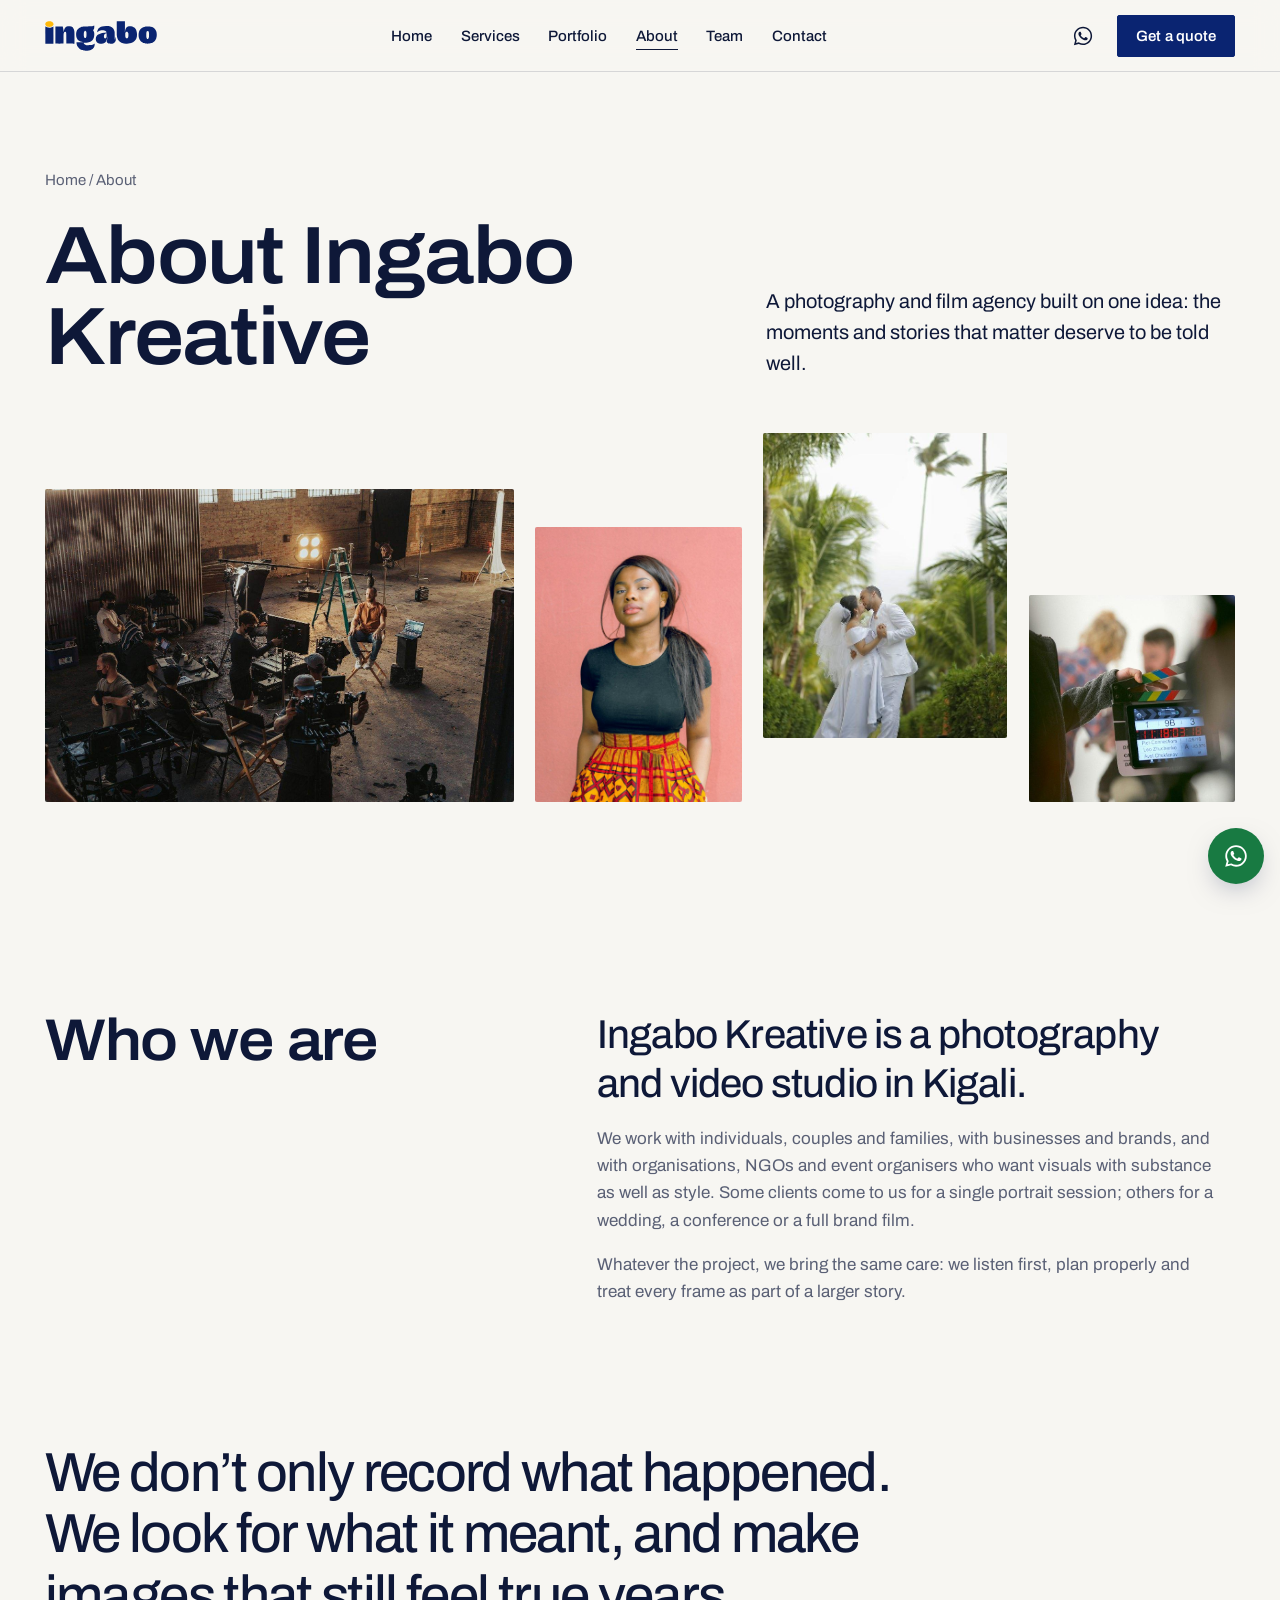
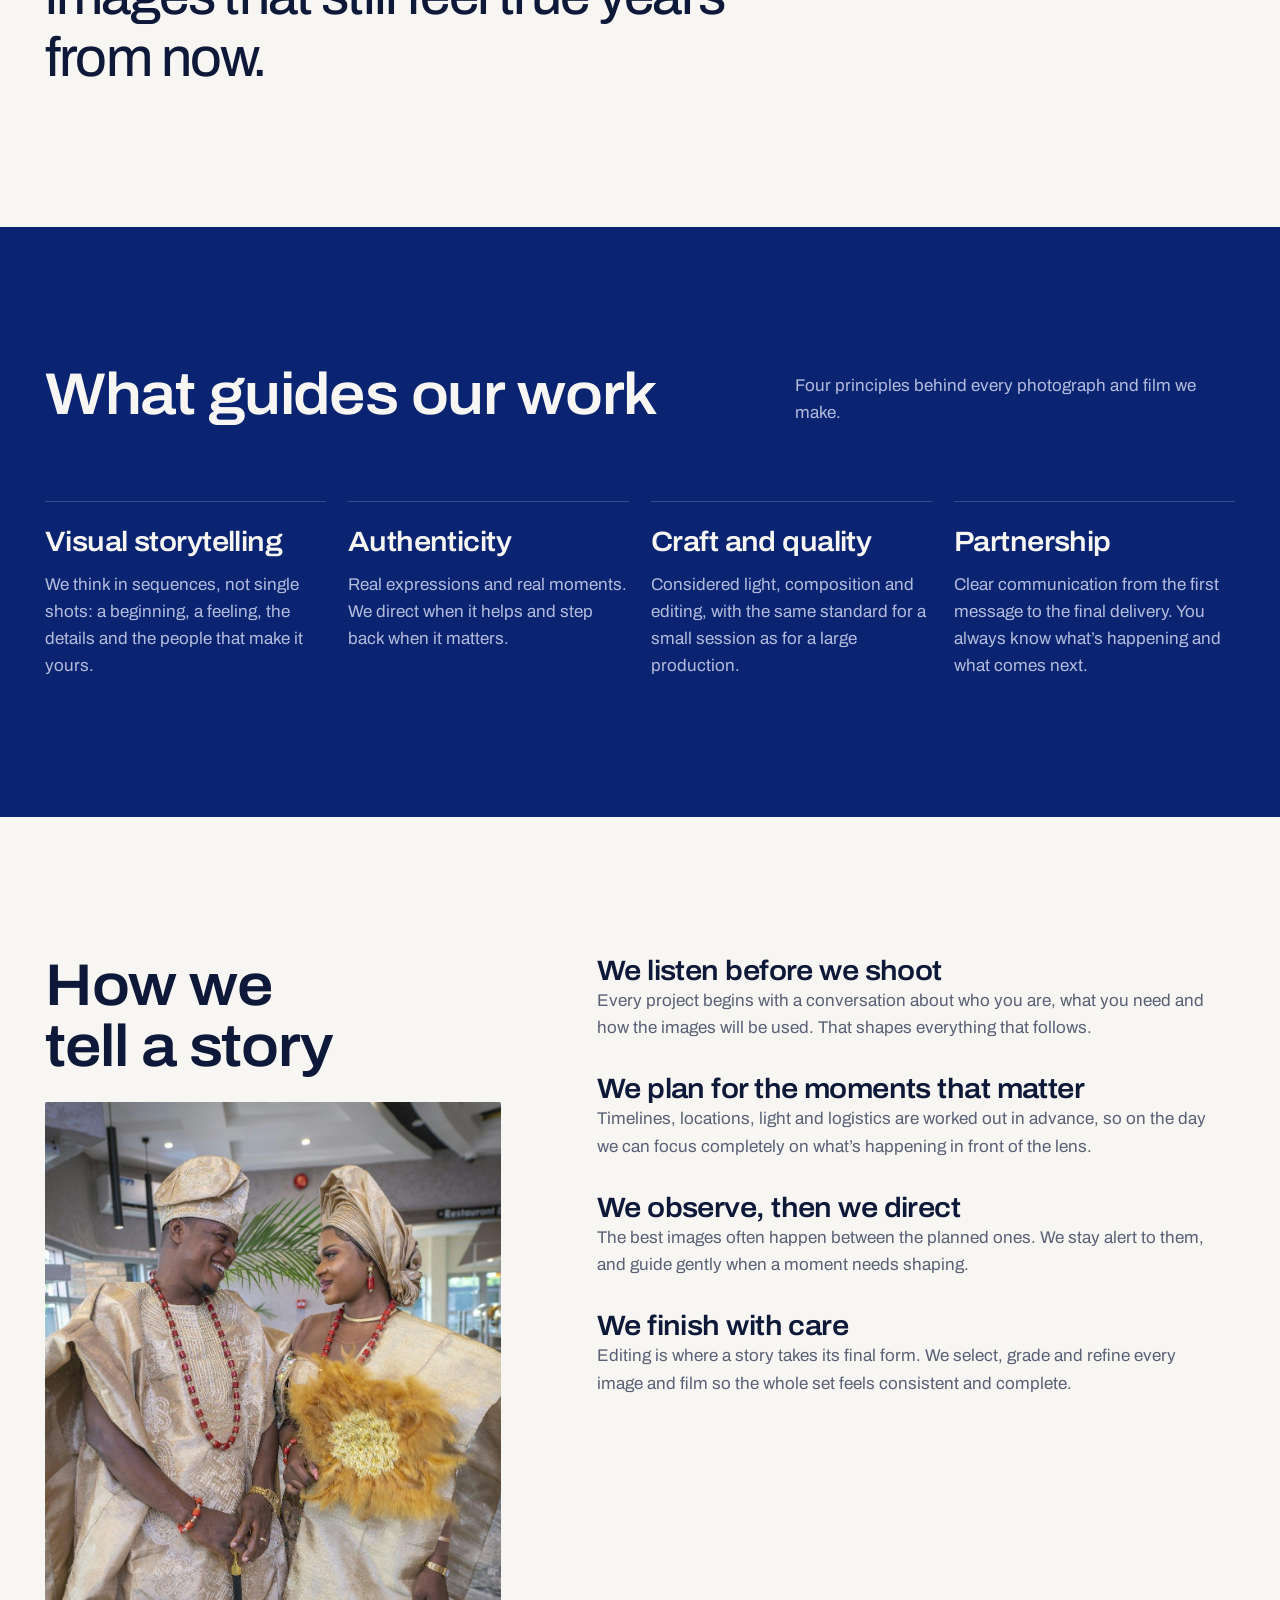
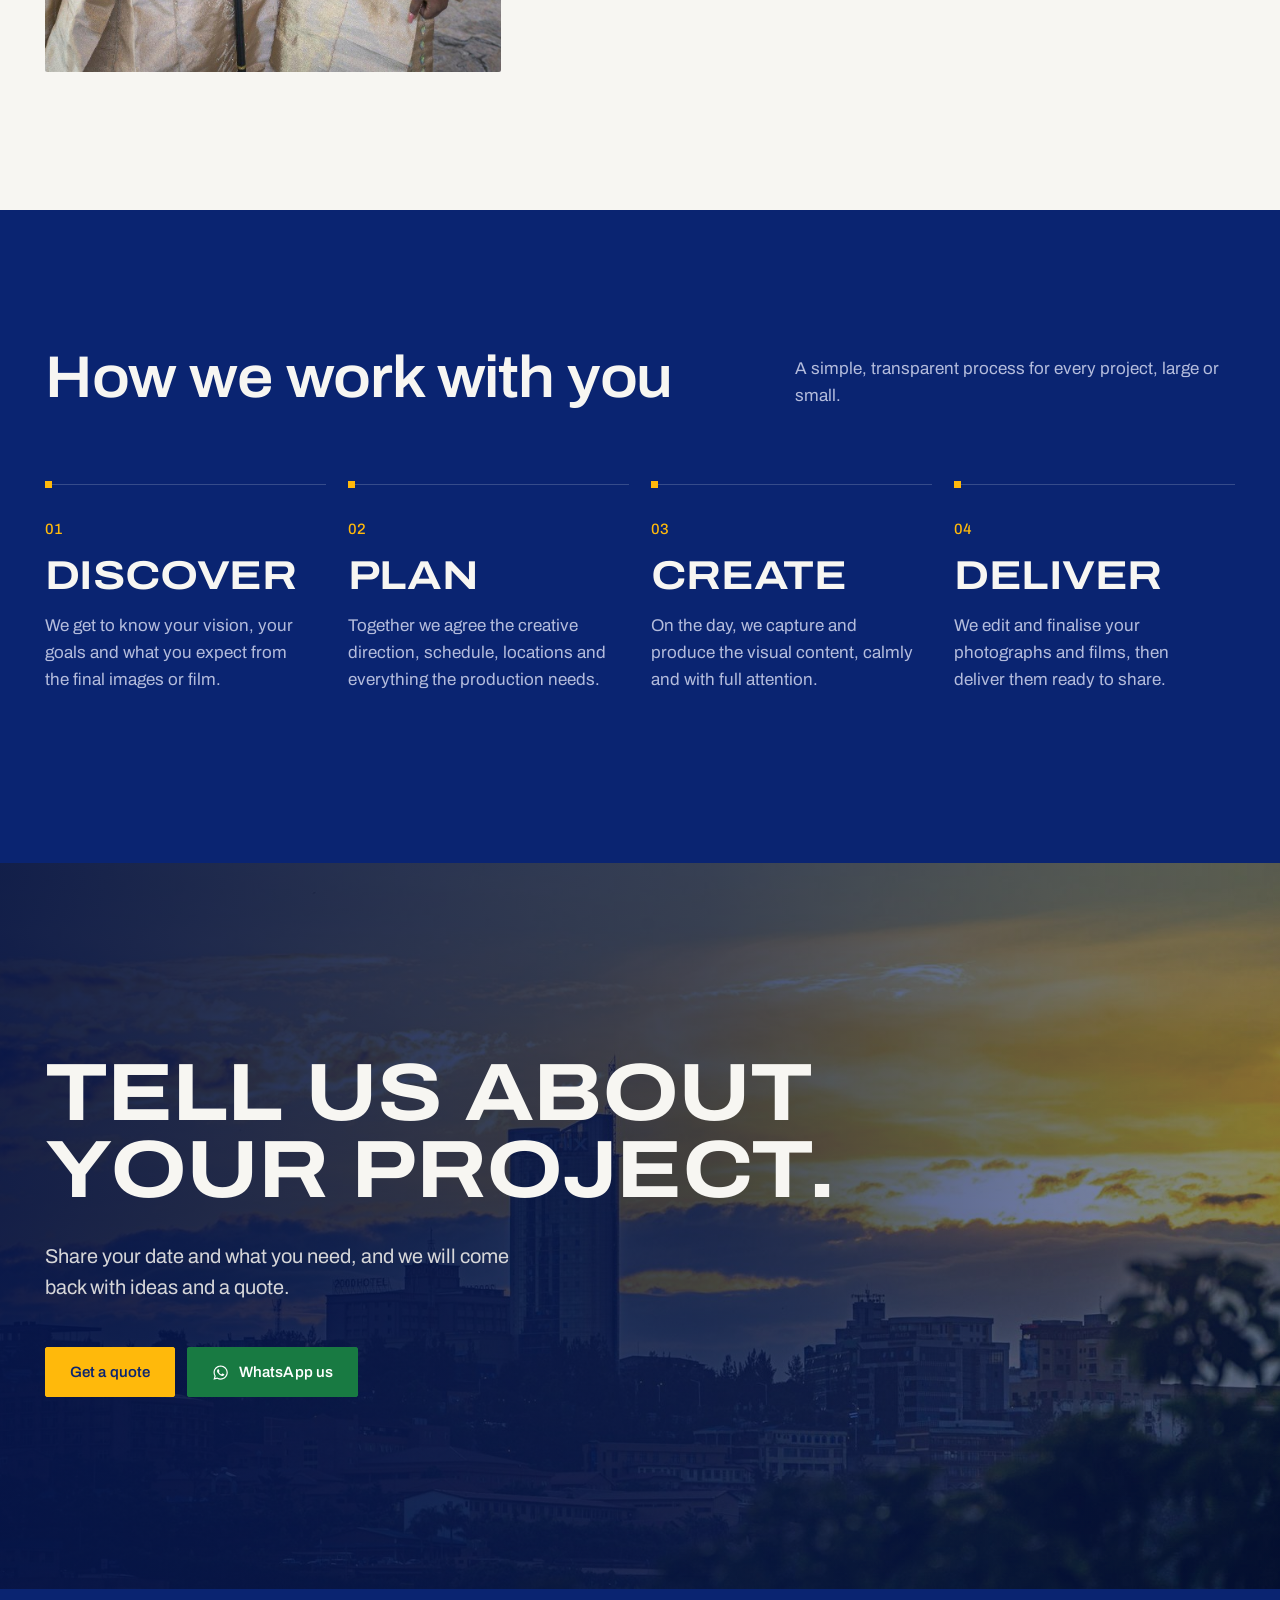
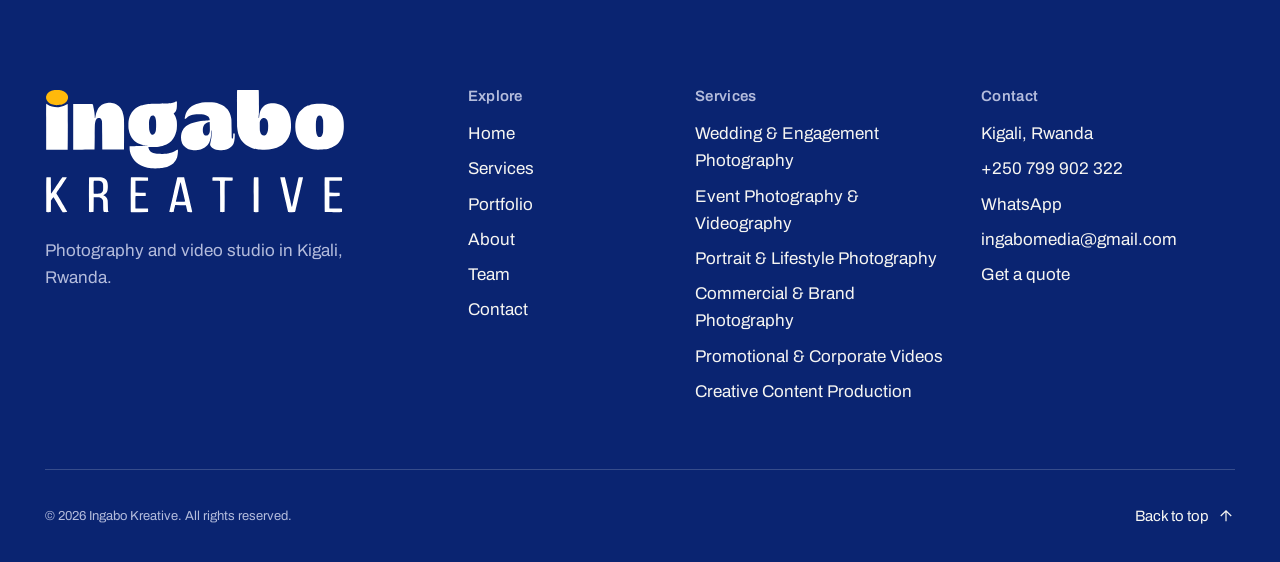
==== commit 790ef908: "Update contact details, team page, portfolio and form sending Client requests: - Contact: phone/What" ====
--- a/about/index.html
+++ b/about/index.html
@@ -7,13 +7,13 @@
   <title>About Ingabo Kreative | Visual Storytelling in Rwanda</title>
   <meta name="description" content="Ingabo Kreative is a photography and videography agency in Kigali. Learn about our creative philosophy, our approach to visual storytelling and how we work.">
   <!-- Replace the domain in canonical / og:url / og:image when the site goes live -->
-  <link rel="canonical" href="https://www.ingabokreative.com/about/">
+  <link rel="canonical" href="https://www.ingabocreative.com/about/">
   <meta property="og:type" content="website">
   <meta property="og:site_name" content="Ingabo Kreative">
   <meta property="og:title" content="About Ingabo Kreative | Visual Storytelling in Rwanda">
   <meta property="og:description" content="Ingabo Kreative is a photography and videography agency in Kigali. Learn about our creative philosophy, our approach to visual storytelling and how we work.">
-  <meta property="og:url" content="https://www.ingabokreative.com/about/">
-  <meta property="og:image" content="https://www.ingabokreative.com/assets/images/general/about-01.jpg">
+  <meta property="og:url" content="https://www.ingabocreative.com/about/">
+  <meta property="og:image" content="https://www.ingabocreative.com/assets/images/general/about-01.jpg">
   <meta name="twitter:card" content="summary_large_image">
   <meta name="theme-color" content="#0A2471">
   <link rel="icon" href="../favicon.svg" type="image/svg+xml">
@@ -36,12 +36,13 @@
           <li><a class="site-nav__link" href="../services/">Services</a></li>
           <li><a class="site-nav__link" href="../portfolio/">Portfolio</a></li>
           <li><a class="site-nav__link" href="../about/" aria-current="page">About</a></li>
+          <li><a class="site-nav__link" href="../team/">Team</a></li>
           <li><a class="site-nav__link" href="../contact/">Contact</a></li>
         </ul>
       </nav>
       <div class="site-header__actions">
-        <a class="icon-btn" href="../contact/" data-wa aria-label="Chat with us on WhatsApp (opens WhatsApp)"><svg viewBox="0 0 24 24" aria-hidden="true" focusable="false"><path fill="currentColor" d="M12.04 2C6.58 2 2.13 6.45 2.13 11.91c0 1.75.46 3.45 1.32 4.95L2.05 22l5.25-1.38a9.9 9.9 0 0 0 4.74 1.21c5.46 0 9.91-4.45 9.91-9.91S17.5 2 12.04 2Zm0 18.15c-1.48 0-2.93-.4-4.2-1.15l-.3-.18-3.12.82.83-3.04-.2-.31a8.2 8.2 0 0 1-1.26-4.38c0-4.54 3.7-8.24 8.25-8.24 4.54 0 8.24 3.7 8.24 8.24 0 4.55-3.7 8.24-8.24 8.24Zm4.52-6.16c-.25-.12-1.47-.72-1.69-.81-.23-.08-.39-.12-.56.13-.16.24-.64.8-.78.97-.14.16-.29.18-.54.06-.25-.12-1.05-.39-1.99-1.23-.74-.66-1.23-1.47-1.38-1.72-.14-.25-.01-.38.11-.5.11-.11.25-.29.37-.43.13-.15.17-.25.25-.42.08-.16.04-.31-.02-.43-.06-.12-.56-1.34-.76-1.84-.2-.48-.41-.42-.56-.43h-.48c-.17 0-.43.06-.66.31-.22.25-.86.85-.86 2.07 0 1.22.89 2.4 1.01 2.56.12.17 1.75 2.67 4.23 3.74.59.26 1.05.41 1.41.52.59.19 1.13.16 1.56.1.48-.07 1.47-.6 1.67-1.18.21-.58.21-1.07.15-1.18-.06-.11-.22-.17-.47-.29Z"/></svg></a>
-        <a class="btn btn--sm site-header__cta" href="../contact/">Let&rsquo;s talk</a>
+        <a class="icon-btn" href="https://wa.me/250799902322?text=Hello%20Ingabo%20Kreative%2C%20I%27d%20like%20to%20talk%20about%20a%20project." data-wa target="_blank" rel="noopener" aria-label="WhatsApp us (opens WhatsApp)"><svg viewBox="0 0 24 24" aria-hidden="true" focusable="false"><path fill="currentColor" d="M12.04 2C6.58 2 2.13 6.45 2.13 11.91c0 1.75.46 3.45 1.32 4.95L2.05 22l5.25-1.38a9.9 9.9 0 0 0 4.74 1.21c5.46 0 9.91-4.45 9.91-9.91S17.5 2 12.04 2Zm0 18.15c-1.48 0-2.93-.4-4.2-1.15l-.3-.18-3.12.82.83-3.04-.2-.31a8.2 8.2 0 0 1-1.26-4.38c0-4.54 3.7-8.24 8.25-8.24 4.54 0 8.24 3.7 8.24 8.24 0 4.55-3.7 8.24-8.24 8.24Zm4.52-6.16c-.25-.12-1.47-.72-1.69-.81-.23-.08-.39-.12-.56.13-.16.24-.64.8-.78.97-.14.16-.29.18-.54.06-.25-.12-1.05-.39-1.99-1.23-.74-.66-1.23-1.47-1.38-1.72-.14-.25-.01-.38.11-.5.11-.11.25-.29.37-.43.13-.15.17-.25.25-.42.08-.16.04-.31-.02-.43-.06-.12-.56-1.34-.76-1.84-.2-.48-.41-.42-.56-.43h-.48c-.17 0-.43.06-.66.31-.22.25-.86.85-.86 2.07 0 1.22.89 2.4 1.01 2.56.12.17 1.75 2.67 4.23 3.74.59.26 1.05.41 1.41.52.59.19 1.13.16 1.56.1.48-.07 1.47-.6 1.67-1.18.21-.58.21-1.07.15-1.18-.06-.11-.22-.17-.47-.29Z"/></svg></a>
+        <a class="btn btn--sm site-header__cta" href="../contact/">Get a quote</a>
         <button type="button" class="menu-toggle" data-menu-toggle aria-expanded="false" aria-controls="mobile-menu">
           <span class="menu-toggle__bars"></span>
           <span class="visually-hidden">Menu</span>
@@ -60,11 +61,12 @@
       <li><a class="mobile-menu__link" href="../services/">Services</a></li>
       <li><a class="mobile-menu__link" href="../portfolio/">Portfolio</a></li>
       <li><a class="mobile-menu__link" href="../about/" aria-current="page">About</a></li>
+      <li><a class="mobile-menu__link" href="../team/">Team</a></li>
       <li><a class="mobile-menu__link" href="../contact/">Contact</a></li>
     </ul>
     <div class="mobile-menu__foot">
-      <a class="btn btn--accent btn--block" href="../contact/">Book a session</a>
-      <a class="btn btn--whatsapp btn--block" href="../contact/" data-wa><svg viewBox="0 0 24 24" aria-hidden="true" focusable="false"><path fill="currentColor" d="M12.04 2C6.58 2 2.13 6.45 2.13 11.91c0 1.75.46 3.45 1.32 4.95L2.05 22l5.25-1.38a9.9 9.9 0 0 0 4.74 1.21c5.46 0 9.91-4.45 9.91-9.91S17.5 2 12.04 2Zm0 18.15c-1.48 0-2.93-.4-4.2-1.15l-.3-.18-3.12.82.83-3.04-.2-.31a8.2 8.2 0 0 1-1.26-4.38c0-4.54 3.7-8.24 8.25-8.24 4.54 0 8.24 3.7 8.24 8.24 0 4.55-3.7 8.24-8.24 8.24Zm4.52-6.16c-.25-.12-1.47-.72-1.69-.81-.23-.08-.39-.12-.56.13-.16.24-.64.8-.78.97-.14.16-.29.18-.54.06-.25-.12-1.05-.39-1.99-1.23-.74-.66-1.23-1.47-1.38-1.72-.14-.25-.01-.38.11-.5.11-.11.25-.29.37-.43.13-.15.17-.25.25-.42.08-.16.04-.31-.02-.43-.06-.12-.56-1.34-.76-1.84-.2-.48-.41-.42-.56-.43h-.48c-.17 0-.43.06-.66.31-.22.25-.86.85-.86 2.07 0 1.22.89 2.4 1.01 2.56.12.17 1.75 2.67 4.23 3.74.59.26 1.05.41 1.41.52.59.19 1.13.16 1.56.1.48-.07 1.47-.6 1.67-1.18.21-.58.21-1.07.15-1.18-.06-.11-.22-.17-.47-.29Z"/></svg>Chat on WhatsApp</a>
+      <a class="btn btn--accent btn--block" href="../contact/">Get a quote</a>
+      <a class="btn btn--whatsapp btn--block" href="https://wa.me/250799902322?text=Hello%20Ingabo%20Kreative%2C%20I%27d%20like%20to%20talk%20about%20a%20project." data-wa target="_blank" rel="noopener"><svg viewBox="0 0 24 24" aria-hidden="true" focusable="false"><path fill="currentColor" d="M12.04 2C6.58 2 2.13 6.45 2.13 11.91c0 1.75.46 3.45 1.32 4.95L2.05 22l5.25-1.38a9.9 9.9 0 0 0 4.74 1.21c5.46 0 9.91-4.45 9.91-9.91S17.5 2 12.04 2Zm0 18.15c-1.48 0-2.93-.4-4.2-1.15l-.3-.18-3.12.82.83-3.04-.2-.31a8.2 8.2 0 0 1-1.26-4.38c0-4.54 3.7-8.24 8.25-8.24 4.54 0 8.24 3.7 8.24 8.24 0 4.55-3.7 8.24-8.24 8.24Zm4.52-6.16c-.25-.12-1.47-.72-1.69-.81-.23-.08-.39-.12-.56.13-.16.24-.64.8-.78.97-.14.16-.29.18-.54.06-.25-.12-1.05-.39-1.99-1.23-.74-.66-1.23-1.47-1.38-1.72-.14-.25-.01-.38.11-.5.11-.11.25-.29.37-.43.13-.15.17-.25.25-.42.08-.16.04-.31-.02-.43-.06-.12-.56-1.34-.76-1.84-.2-.48-.41-.42-.56-.43h-.48c-.17 0-.43.06-.66.31-.22.25-.86.85-.86 2.07 0 1.22.89 2.4 1.01 2.56.12.17 1.75 2.67 4.23 3.74.59.26 1.05.41 1.41.52.59.19 1.13.16 1.56.1.48-.07 1.47-.6 1.67-1.18.21-.58.21-1.07.15-1.18-.06-.11-.22-.17-.47-.29Z"/></svg>WhatsApp us</a>
       <p class="caption"><span data-config-text="location">Kigali, Rwanda</span></p>
     </div>
   </div>
@@ -92,7 +94,7 @@
       <div class="container split">
         <h2 id="who-title">Who we are</h2>
         <div class="prose">
-          <p class="statement">Ingabo Kreative is a creative production agency working in photography and videography, based in Kigali, Rwanda.</p>
+          <p class="statement">Ingabo Kreative is a photography and video studio in Kigali.</p>
           <p class="muted">We work with individuals, couples and families, with businesses and brands, and with organisations, NGOs and event organisers who want visuals with substance as well as style. Some clients come to us for a single portrait session; others for a wedding, a conference or a full brand film.</p>
           <p class="muted">Whatever the project, we bring the same care: we listen first, plan properly and treat every frame as part of a larger story.</p>
           <!-- EDITABLE: Add the agency's founding story, founder or team introduction and any verified credentials here. -->
@@ -181,23 +183,15 @@
       </div>
     </section>
 
-    <!-- EDITABLE: Team section. Uncomment and fill in once real team details are confirmed.
-    <section class="section" aria-labelledby="team-title">
-      <div class="container">
-        <h2 id="team-title">The team</h2>
-        ...
-      </div>
-    </section>
-    -->
 
     <section class="final-cta on-dark" aria-labelledby="cta-title">
       <div class="final-cta__bg"><img src="../assets/images/general/kigali-skyline.jpg" alt="" width="1600" height="900" loading="lazy" decoding="async"></div>
       <div class="container final-cta__inner">
-        <h2 class="display display--section" id="cta-title">Let&rsquo;s create something worth remembering.</h2>
-        <p class="lead">Have a moment to capture or a story to tell? We&rsquo;d love to hear about your next project.</p>
+        <h2 class="display display--section" id="cta-title">Tell us about your project.</h2>
+        <p class="lead">Share your date and what you need, and we will come back with ideas and a quote.</p>
         <div class="final-cta__actions">
-          <a class="btn btn--accent" href="../contact/">Start a project</a>
-          <a class="btn btn--whatsapp" href="../contact/" data-wa><svg viewBox="0 0 24 24" aria-hidden="true" focusable="false"><path fill="currentColor" d="M12.04 2C6.58 2 2.13 6.45 2.13 11.91c0 1.75.46 3.45 1.32 4.95L2.05 22l5.25-1.38a9.9 9.9 0 0 0 4.74 1.21c5.46 0 9.91-4.45 9.91-9.91S17.5 2 12.04 2Zm0 18.15c-1.48 0-2.93-.4-4.2-1.15l-.3-.18-3.12.82.83-3.04-.2-.31a8.2 8.2 0 0 1-1.26-4.38c0-4.54 3.7-8.24 8.25-8.24 4.54 0 8.24 3.7 8.24 8.24 0 4.55-3.7 8.24-8.24 8.24Zm4.52-6.16c-.25-.12-1.47-.72-1.69-.81-.23-.08-.39-.12-.56.13-.16.24-.64.8-.78.97-.14.16-.29.18-.54.06-.25-.12-1.05-.39-1.99-1.23-.74-.66-1.23-1.47-1.38-1.72-.14-.25-.01-.38.11-.5.11-.11.25-.29.37-.43.13-.15.17-.25.25-.42.08-.16.04-.31-.02-.43-.06-.12-.56-1.34-.76-1.84-.2-.48-.41-.42-.56-.43h-.48c-.17 0-.43.06-.66.31-.22.25-.86.85-.86 2.07 0 1.22.89 2.4 1.01 2.56.12.17 1.75 2.67 4.23 3.74.59.26 1.05.41 1.41.52.59.19 1.13.16 1.56.1.48-.07 1.47-.6 1.67-1.18.21-.58.21-1.07.15-1.18-.06-.11-.22-.17-.47-.29Z"/></svg>Chat on WhatsApp</a>
+          <a class="btn btn--accent" href="../contact/">Get a quote</a>
+          <a class="btn btn--whatsapp" href="https://wa.me/250799902322?text=Hello%20Ingabo%20Kreative%2C%20I%27d%20like%20to%20talk%20about%20a%20project." data-wa target="_blank" rel="noopener"><svg viewBox="0 0 24 24" aria-hidden="true" focusable="false"><path fill="currentColor" d="M12.04 2C6.58 2 2.13 6.45 2.13 11.91c0 1.75.46 3.45 1.32 4.95L2.05 22l5.25-1.38a9.9 9.9 0 0 0 4.74 1.21c5.46 0 9.91-4.45 9.91-9.91S17.5 2 12.04 2Zm0 18.15c-1.48 0-2.93-.4-4.2-1.15l-.3-.18-3.12.82.83-3.04-.2-.31a8.2 8.2 0 0 1-1.26-4.38c0-4.54 3.7-8.24 8.25-8.24 4.54 0 8.24 3.7 8.24 8.24 0 4.55-3.7 8.24-8.24 8.24Zm4.52-6.16c-.25-.12-1.47-.72-1.69-.81-.23-.08-.39-.12-.56.13-.16.24-.64.8-.78.97-.14.16-.29.18-.54.06-.25-.12-1.05-.39-1.99-1.23-.74-.66-1.23-1.47-1.38-1.72-.14-.25-.01-.38.11-.5.11-.11.25-.29.37-.43.13-.15.17-.25.25-.42.08-.16.04-.31-.02-.43-.06-.12-.56-1.34-.76-1.84-.2-.48-.41-.42-.56-.43h-.48c-.17 0-.43.06-.66.31-.22.25-.86.85-.86 2.07 0 1.22.89 2.4 1.01 2.56.12.17 1.75 2.67 4.23 3.74.59.26 1.05.41 1.41.52.59.19 1.13.16 1.56.1.48-.07 1.47-.6 1.67-1.18.21-.58.21-1.07.15-1.18-.06-.11-.22-.17-.47-.29Z"/></svg>WhatsApp us</a>
         </div>
       </div>
     </section>
@@ -209,13 +203,9 @@
       <div class="footer-grid">
         <div class="footer-brand">
           <a class="logo logo--lockup" href="../" aria-label="Ingabo Kreative, home"><svg xmlns="http://www.w3.org/2000/svg" viewBox="181 380 722 299" aria-hidden="true" focusable="false"><path fill="currentColor" fill-rule="evenodd" d="M184.2 676.8C184.1 676.7 184 657.8 184 635C184 602.1 184.1 593.3 184.4 593.1C184.7 593 187.1 592.8 189.8 592.8C194.1 592.8 194.8 592.9 195 593.4C195.2 593.7 195.3 602.3 195.3 613C195.3 630.7 195.4 632 195.9 631.9C196.2 631.9 196.8 631.2 197.3 630.4C197.8 629.7 199.4 627.1 201 624.8C202.6 622.4 205.3 618.4 207 615.8C216.5 601.5 222 593.4 222.4 593.1C222.8 592.8 232.1 592.7 232.9 593C233.2 593 233.3 593.2 233.3 593.4C233.3 593.6 232.1 595.7 230.5 598C229 600.3 226.3 604.3 224.5 607C222.8 609.7 218.8 615.6 215.6 620.2C212.5 624.8 209.6 629.1 209.1 629.9L208.3 631.3L209.2 632.9C209.7 633.8 210.6 635.2 211.2 636.2C211.8 637.1 213.7 640.4 215.5 643.5C220.9 652.8 224.4 658.7 225.5 660.5C226.1 661.4 227 663.1 227.6 664.2C228.1 665.3 229.9 668.5 231.6 671.3C233.3 674.1 234.6 676.6 234.5 676.7C234.4 676.9 231.9 677 229 677C224.2 677 223.6 676.9 223.1 676.4C222.4 675.6 204 645.2 204 644.9C204 644.4 201.7 641 201.4 641C201.2 641 200.2 642.2 199.1 643.6C198.1 645 196.8 646.7 196.3 647.4L195.3 648.6L195.3 662.4C195.3 672.7 195.2 676.3 194.9 676.6C194.5 677 184.6 677.2 184.2 676.8ZM287.2 676.8C286.9 676.4 287 593.4 287.3 593.2C287.5 593.1 293.9 593 301.6 593C314.4 593 315.8 593 318.7 593.6C322.4 594.5 325.5 596.1 327.8 598.4C330.7 601.5 331.9 604.7 332.4 611.2C332.8 616.8 332.3 623.2 331.3 626.1C330 630.1 327.2 633.2 323.5 635C322.7 635.4 321.9 635.9 321.8 636C321.7 636.2 322.7 636.9 324 637.5C328.2 639.7 330.5 642.7 331.9 647.5C332.3 649.1 332.5 651.9 332.6 661.3C332.9 672.5 332.9 673.3 333.6 674.8C334 675.7 334.2 676.5 334.1 676.7C333.9 677.1 324 677.1 323.5 676.7C322.9 676.4 322.1 674.6 321.7 672.7C321.5 671.7 321.3 667.3 321.3 661.8C321.3 653.1 321 648.6 320.3 647.9C320.1 647.7 320 647.3 320 647C320 646.1 316.9 643.2 315.4 642.6C312.4 641.3 311.2 641.2 304.8 641.2L298.5 641.2L298.4 658.8C298.4 672.4 298.2 676.5 297.9 676.7C297.4 677 287.5 677.1 287.2 676.8ZM388 676.4C387.5 675.5 387.7 593.5 388.2 593.1C388.4 593 397.7 592.9 409 593L429.5 593.2L429.5 597.2L429.5 601.2L414.3 601.3L399.2 601.5L399.2 615.7L399.2 629.8L411.1 629.9C419.3 630 423.2 630.1 423.6 630.4C424 630.8 424.2 636.7 423.8 637.8C423.6 638.3 422.2 638.3 411.7 638.3C402.9 638.3 399.7 638.4 399.4 638.7C399.1 639 399 642.8 399 653.4C399 667.6 399 667.6 399.7 668C400.2 668.3 404.5 668.4 414.6 668.3C422.4 668.3 429 668.3 429.3 668.3C429.6 668.3 429.7 669.3 429.6 672.6L429.5 676.8L408.9 676.9C388.8 677 388.4 677 388 676.4ZM481.1 676.7C480.7 676.5 480.7 675.9 481.3 673.5C482.4 668.9 483.2 665.3 483.7 663.3C483.9 662.3 484.3 660.8 484.5 659.8C484.8 658.9 485.4 656.1 486 653.7C486.6 651.2 487.5 647.4 488 645.2C488.5 643 489.2 640.2 489.5 639C489.7 637.8 490.4 635.2 490.8 633.2C491.3 631.1 491.9 628.3 492.2 626.8C492.4 625.4 493.1 622.3 493.7 620C494.2 617.7 494.9 614.9 495.1 613.8C495.4 612.7 496.3 608.8 497.2 605.2C498 601.5 498.9 597.5 499.2 596.4C499.9 593.1 500 593 502.4 593C515.6 592.9 516.1 592.9 516.6 593.5C516.8 593.9 517 594.4 517 594.6C517 594.9 517.5 597 518 599.3C520.2 608.5 521.8 615.1 523.5 622.5C523.8 623.6 524.4 626.4 525 628.7C525.5 631 526.3 634.2 526.6 635.8C527 637.5 527.5 639.4 527.7 640C527.8 640.6 528.2 642.3 528.5 643.7C528.8 645 529.5 648 530 650.2C530.5 652.4 531 654.5 531.1 655C531.2 655.5 531.5 656.7 531.8 657.8C532 658.9 532.5 660.9 532.8 662.2C533.1 663.5 533.6 665.3 533.8 666.3C535.4 673.1 536 676.1 535.9 676.5C535.7 676.9 534.7 677 530.6 677C527.8 677 525.3 676.9 525 676.7C524.8 676.5 524.4 675.5 524.1 674.3C523.9 673.1 523.4 671.3 523.2 670.3C523 669.3 522.5 667.5 522.2 666.2C521.9 664.9 521.5 663 521.2 662L520.8 660.2L507.9 660.1L495 660L494.5 661.8C493.7 664.9 492.3 670.8 491.8 673.6C491.6 675.2 491.1 676.6 490.9 676.7C490.4 677.1 481.6 677.1 481.1 676.7ZM603.5 676.7C603.4 676.5 603.3 659.8 603.3 639.4C603.3 610.9 603.2 602.3 602.9 601.9C602.5 601.4 601.4 601.3 593.7 601.2L584.8 601.2L584.7 597.3C584.7 594.5 584.8 593.4 585.1 593.1C585.3 593 595.6 592.9 609.5 593L633.5 593.2L633.6 596.8C633.7 599.2 633.6 600.6 633.3 600.9C633 601.2 631.2 601.3 624 601.3C617.5 601.3 615 601.4 614.7 601.7C614.4 602 614.3 610.9 614.3 639.4C614.3 673 614.3 676.6 613.8 676.8C613 677.1 603.7 677 603.5 676.7ZM684.9 676.6C684.4 676.3 684.3 674 684.3 634.8C684.3 595.7 684.4 593.3 684.9 593.1C685.7 592.6 695.2 592.8 695.6 593.2C695.9 593.4 696 606.6 695.9 635.2L695.8 676.8L690.7 676.9C687.6 677 685.3 676.9 684.9 676.6ZM767.4 676.6C767.1 676.2 766.9 675 765.5 669.1C765.2 667.9 764.8 666.1 764.5 664.9C762.8 657.7 762.3 655.5 761.7 652.7C761.3 650.9 760.8 649 760.7 648.3C760.5 647.7 759.9 645.2 759.4 642.8C758.8 640.5 757.9 636.5 757.4 634.2C756.8 631.8 756.2 628.9 756 627.6C755.8 626.5 755.3 624 754.9 622.1C754 618.4 752.6 612.8 750.6 604.2C748.8 596 748.7 595.7 748.5 594.3L748.2 593L753.2 592.9C759.4 592.8 759.6 592.9 759.8 594C760 595 760.7 598.2 761.5 601.3C761.8 602.5 762.4 605.5 763 608C763.6 610.5 764.3 613.4 764.5 614.6C764.8 615.7 765.2 617.6 765.5 618.8C765.7 619.9 766.2 621.8 766.5 623C766.7 624.2 767.2 626.2 767.5 627.5C767.8 628.8 768.5 631.8 769 634.2C769.6 636.5 770.2 639.2 770.4 640C770.5 640.8 771.1 643.4 771.7 645.7C772.2 648 773.2 652.2 773.8 655.2C775.5 662.8 775.9 663.8 776.4 663.8C776.6 663.8 777 663.1 777.2 662C777.4 661 778 658.1 778.6 655.5C779.2 652.9 779.9 649.6 780.2 648.2C780.6 645.8 781.4 642.2 783.2 634.5C783.4 633.4 783.9 631.5 784.2 630.2C784.5 628.9 784.9 626.9 785.2 625.7C785.5 624.5 785.9 622.5 786.2 621.2C786.9 618.1 787.1 617.1 788 613.3C788.4 611.6 788.9 609.3 789.1 608.2C789.4 607.1 790.1 604.1 790.6 601.7C791.2 599.2 791.8 596.3 792 595.3C792.2 594.3 792.5 593.4 792.7 593.2C792.9 593 800.4 592.8 802.8 593C803.2 593 802.9 595.3 801.7 600.2C801.1 602.6 800.5 605.2 800.3 606C800.1 606.8 799.5 609.7 798.9 612.3C798.2 615 797.3 618.9 796.9 621C796.4 623.1 795.7 626.1 795.3 627.7C795 629.2 794.5 631.2 794.3 632.2C793.9 634.2 793.1 637.6 792.5 640C792.2 641 791.8 643 791.5 644.3C791.2 645.7 790.8 647.7 790.5 648.8C789.5 653 788.7 656.6 787.8 660.3C787.4 662.4 786.8 665 786.5 666C786.3 667 785.8 669 785.5 670.5C785.2 672 784.7 674 784.4 675L783.8 676.8L775.8 676.9C769.6 677 767.7 676.9 767.4 676.6ZM855.8 676.7C855.5 676.5 855.3 666.9 855.3 634.9C855.2 612.1 855.3 593.3 855.4 593.2C855.6 592.9 896.6 592.9 897 593.2C897.5 593.5 897.4 600.5 896.9 601C896.6 601.2 891.9 601.4 881.6 601.4L866.8 601.5L866.8 615.7L866.8 629.8L878.8 630C885.4 630.1 891 630.3 891.2 630.4C891.9 630.8 891.8 637.5 891.2 638C890.9 638.2 887 638.4 878.8 638.4L866.8 638.5L866.8 653.1C866.7 664.6 866.8 667.9 867.1 668C867.3 668.2 874.1 668.3 882.1 668.3C890.1 668.3 896.9 668.4 897 668.5C897.5 668.8 897.4 676.1 896.9 676.6C896.6 676.9 891.6 677 876.4 677C865.2 677 856 676.9 855.8 676.7ZM518.6 651.5C518.9 651.2 518.9 650.6 518.6 649.3C518.1 647.5 516.8 642 515.1 634.5C514.2 630.4 511.7 619.9 510.2 613.7C509.7 611.7 509.1 609.2 508.9 608.1C508.6 606.9 508.3 605.8 508.1 605.6C507.6 605.1 507 605.5 507 606.4C507 606.9 506.3 610.1 504.3 618.2C503.5 621.7 502.3 626.8 501.7 629.7C501.3 631.4 500.8 633.7 500.5 634.7C500 636.8 499.3 639.5 498.3 643.8C498 645.5 497.5 647.3 497.4 647.8C496.9 649.5 496.6 651.3 496.8 651.7C497 651.9 501.1 652 507.6 652C516.4 652 518.3 651.9 518.6 651.5ZM312.9 631.9C317.2 630.7 319.5 628.8 320.5 625.7C321.1 624.1 321.2 622.8 321.2 616.5C321.2 610 321.1 609 320.5 607.7C319.1 604.4 317 602.6 313.4 601.8C310.9 601.2 299.3 601.2 298.7 601.7C298.4 602 298.3 605.9 298.3 617C298.3 630.9 298.4 632 298.9 632.3C299.7 632.9 310.6 632.5 312.9 631.9ZM436.8 571.2C425.4 569.9 413.8 565.9 406.3 560.7C398.4 555.2 392.8 548.7 389.3 540.8C387.3 536.5 387 535.7 387 535C387 534.6 386.9 534 386.7 533.7C385.9 532.2 385 526.1 385 522L385 517.8L396.6 517.8C408 517.8 422.2 517.1 425.2 516.3C425.9 516.2 427 516 427.6 516C428.2 516 428.7 515.9 428.7 515.8C428.7 515.6 427.3 515.5 425.6 515.5C417.8 515.4 411.2 513.8 404.8 510.6C400.6 508.6 397.8 506.4 394.5 502.9C387.9 496 384.7 488.7 382.6 476.7C382 473.4 382 460.7 382.6 457.2C383.6 450.9 384.7 447.3 386.8 442.8C389 438.2 391.6 434.3 395.1 430.8C399.6 426.1 406.9 421.5 412.1 420C413.2 419.7 415.7 418.9 417.6 418.4C426 415.9 432.7 415.3 453.3 415.4C472.5 415.5 481.7 414.9 489.2 413.3C491.8 412.7 495.3 411.3 496.4 410.4C496.7 410.2 497.4 410 498.1 410.1L499.2 410.2L499.1 417.2C499.1 422.8 498.9 424.8 498.4 427.4C497.4 431.8 495.8 435 493.2 437.4L491.2 439.3L493.1 442.2C495.8 446.6 497.3 450.4 498.6 456.3C499.4 460.3 499.4 473 498.6 477.8C497.3 484.7 496.1 488.5 493.2 494.3C489.4 502.2 483.3 508.4 475 513.1C472.2 514.6 465.3 517 460.2 518.2C453.6 519.7 449.7 520.1 439.9 520.1C434.6 520.2 430.2 520.3 430.2 520.4C429.9 520.7 432.1 526.5 433 527.8C435.1 530.9 438.1 533 441.9 534.3C445.5 535.5 448.5 536 455.3 536.4C461.2 536.7 463.2 536.7 469.2 536.2C473 535.9 476.9 535.5 477.8 535.3C478.8 535.1 480.6 534.7 481.8 534.5C489.4 532.9 494.2 530.9 497.2 527.9C498.7 526.5 499 526.3 500.2 526.4L501.5 526.5L501.6 529.3C501.8 533.9 500.6 541.9 499.4 545C499.2 545.5 498.7 546.6 498.3 547.6C497 550.9 493.6 556 490.8 558.8C486.4 563.1 477.6 567.4 468.7 569.5C464.3 570.5 462.6 570.7 457.4 571.2C451.2 571.7 441.9 571.7 436.8 571.2ZM539 527.8C535.3 527.4 529 526 527.7 525.3C527.4 525.2 526.5 524.8 525.7 524.5C521.8 522.9 518.5 520.4 515.6 516.9C513.2 514.1 512.6 513.2 511.2 509.7C507.6 501 508.4 487.5 513 479.5C516.3 473.7 519.7 470.2 525.5 466.9C535.1 461.6 544.7 458.9 563.1 456.7C564.7 456.5 568.5 456.2 571.6 456C574.6 455.8 577.4 455.6 577.6 455.5C578.4 455.2 578.1 451.9 577 449.7C575.1 445.9 571.4 443.7 563.9 441.7C560.7 440.9 560.1 440.9 552 440.9C542.6 440.9 539.5 441.2 532.9 443.3C528.3 444.7 526.6 445.8 523.2 449.1C520.7 451.6 520.1 452 519.2 452C518.5 452 518 451.9 517.9 451.7C517.3 450.8 519.7 441.1 521.4 437.3C524.1 431.5 528 426.7 533.1 422.8C535.5 420.9 542.6 417.3 546.2 416.2C555.1 413.2 563.2 412.2 575.7 412.2C587 412.2 593.7 413.1 601.6 415.9C610.3 418.8 616.8 423.3 621.5 429.7C626 435.7 628.5 441.9 630.1 451C630.7 454.5 630.8 456.8 631 476.2C631.2 499.2 631.2 499.4 632.9 499.6C634.2 499.8 634.6 498.2 634.8 492.3L634.9 487.2L636.7 487.2L638.5 487.2L638.6 491C638.7 496 638.1 502.7 637.3 505.7C636.9 507.1 636.4 509 636.1 510C635.4 512.7 633.3 516 630.6 518.8C625.8 523.6 620.9 526 613 527.3C607 528.3 595.6 527.1 590 525C585.7 523.4 581.6 520 579.9 516.6C578.8 514.5 578.8 514.3 580.1 508.7C581.9 500.8 582.9 493.4 583.2 486.4C583.3 482.5 583.2 480.7 582.9 480.2L582.5 479.5L582.3 480.3C582.2 480.8 582 482.5 582 484.2C582 487.7 581.6 491.3 580.9 495.5C580 500.2 579.8 501.3 578.6 504.5C576.5 510.4 574.4 513.9 570.5 517.7C564.7 523.3 559.6 525.6 549.9 527.3C547.7 527.7 540.8 528 539 527.8ZM208.3 526.3L183.8 526.2L183.8 471.2C183.7 439 183.8 416.1 184 415.9C184.1 415.7 185.3 416.3 186.8 417.4C194.6 422.6 207.3 425.2 216.7 423.5C222.6 422.4 229 420 232.8 417.4C234.2 416.5 235.6 415.8 235.7 415.9C236.2 416.1 236.1 525.9 235.7 526.2C235.1 526.5 234.3 526.5 208.3 526.3ZM250.1 526.4L249 526.3L249 471.1L249 416L272.6 416.1C293.1 416.2 296.1 416.2 296.3 416.7C296.5 416.9 296.9 418.6 297.2 420.3C297.5 422.1 298.1 425.3 298.6 427.5C300.1 435.3 300.8 440.1 300.9 445.1C301 449.1 301.1 450 301.5 450C301.8 450 302.1 449.7 302.1 449.2C302.2 448.8 302.6 446.8 303 444.7C304.7 436.1 308.2 427.8 312 423.6C315.1 420.1 316.5 419 320.9 416.8C324.8 414.9 326.4 414.4 331 413.8C335.8 413.2 337.6 413.2 342.2 413.8C346.9 414.5 350.3 415.4 353.4 417.1C362.2 421.5 367.4 429.5 370 442.4C371.9 451.5 371.8 450.9 371.7 489.8C371.7 509.6 371.6 525.9 371.5 526C371.3 526.2 319.5 526 319.3 525.7C319.1 525.6 319 510.6 318.9 492.5C318.8 464 318.7 459.2 318.3 457.5C317.5 454.4 316.5 452.6 315 451.2C313.7 449.9 313.6 449.8 311.2 449.8C309.2 449.9 308.6 450 307.4 450.8C304.9 452.4 303.2 455.5 302 460.5C301.3 463.4 301.2 464.8 300.9 494.7C300.7 511.8 300.5 526 300.4 526.1C300.1 526.3 252.4 526.6 250.1 526.4ZM699.3 526.1C696.6 525.9 693.5 525.6 692.4 525.4C686.8 524.3 685 523.8 679.8 522.1C675.2 520.6 667.2 516.4 663.6 513.5C659.2 510.1 654.3 504.1 651.5 498.9C647.3 491 645.2 483.2 644.3 471.7C644 467.2 643.9 383.7 644.2 382.9C644.4 382.4 647 382.3 670.2 382.3C692.1 382.3 696 382.4 696.3 382.8C696.9 383.5 697.2 437.6 696.7 441C696 444.6 695.9 449.7 696.3 450.1C696.8 450.6 697.3 449.8 697.3 448.4C697.3 446.7 698 441.9 698.5 439C700.1 431.2 705.1 422.9 710.3 419.6C714.5 416.8 717.6 415.6 722.7 414.8C729.5 413.7 739.9 414.7 746.6 417.2C751.1 418.8 754.6 420.6 757.1 422.7C764.7 428.8 769.6 437.2 772.3 448.8C774.6 458.8 775 474.5 773 483.3C771 492.8 766.9 501 761.1 507.3C758.3 510.4 753.4 514.7 751.7 515.5C751.1 515.9 749.5 516.8 748.2 517.5C735 525 718.9 527.9 699.3 526.1ZM832.3 526C826 525.4 818 523.1 812.2 520.3C796.8 512.9 787.9 500 785.2 481.2C785.1 480.4 784.9 477.6 784.7 474.9C784 465.4 785.5 454.6 788.4 446.8C789.5 443.8 792.9 437.8 794.9 435.1C797.1 432.2 801.3 428.2 804.6 425.7C806.9 424 814.3 420 815.2 420C815.5 420 817.1 419.6 818.8 419C823.8 417.3 829.1 416.4 836.3 415.8C847.5 414.9 859.2 415.9 867.8 418.5C870 419.2 872.4 419.9 873.1 420C874.8 420.5 881.3 424 884 426C886.8 428.1 890.1 431.4 892.7 434.8C895.8 438.9 899.3 446.6 899.8 450.5C900 451.4 900.3 453.1 900.5 454.2C901.8 460.1 902 475.7 900.8 481.8C900.6 483.3 900.2 485.5 900 486.8C899.6 489.2 898.1 494 896.8 496.9C896.4 497.9 896 498.7 896 498.9C896 499.4 892.2 505.4 890.4 507.7C888.2 510.5 883.8 514.7 882 515.8C881.3 516.2 879.4 517.3 877.8 518.2C876.2 519.2 874.9 520 874.8 520C874.8 520 873.8 520.4 872.6 521C871.5 521.5 869.7 522.2 868.7 522.5C867.7 522.8 866.5 523.2 866.1 523.4C864.9 523.8 859.8 525 856.3 525.5C852.8 526.1 836.7 526.5 832.3 526ZM846.2 495.2C848.7 493.8 850.2 490.7 851.4 485C852 481.9 852 457.6 851.4 455C849.5 447.1 847.2 444 843.1 444C838.7 444 836 448.3 834.6 457.5C834 461.9 834 477.7 834.8 482.5C835.7 488.6 836.4 490.9 838.5 493.7C840.3 496 843.5 496.7 846.2 495.2ZM572.3 492C574.8 491.3 577.3 487.7 578.2 483.6C578.6 481.6 578.7 479.5 578.5 471.2C578.4 465.7 578.2 460.8 578.1 460.4C578 459.6 577.9 459.6 576.6 459.8C574.7 460.1 570.6 461.8 568.4 463.3C566.1 464.8 564.6 466.7 563.4 469.5C562 472.8 561.6 475.2 561.6 479.7C561.6 483.8 562.2 486.4 563.8 489C564.7 490.4 566.5 491.9 567.7 492.1C569.2 492.4 571.2 492.3 572.3 492ZM713.3 490.7C715.7 488.8 717 486.3 718.3 480.8C718.5 479.9 718.9 476.8 719 474C719.6 462.5 718.6 456.7 715.2 453.1C711 448.5 705 449.2 701 454.7C699 457.4 698.8 458.2 698.9 469.2C698.9 477.6 699 479.6 699.5 481.8C701.1 489 704.3 492.1 709.5 491.9C711.6 491.8 712.1 491.6 713.3 490.7ZM442.6 490C445 489.1 447 486 448.1 481.4C449.1 477.3 449.3 461.1 448.5 455.5C447.7 449.9 446.6 447.3 444.4 445.2C443.1 444.1 442.9 444 440.9 444C437.5 444 435.6 445.7 433.9 450.3C432 455.2 431.9 456.8 431.9 466.7C431.9 476.4 432.3 479.5 434 484C435.7 488.6 439.4 491.2 442.6 490Z"/><path fill="#FFB90B" d="M205.3 418.7C197.5 417.4 191.8 414.8 187.9 410.6C183.1 405.6 182.1 399.8 185.1 394.1C186.1 392.1 188.7 389.1 191 387.4C192.5 386.2 196.1 384.4 198.3 383.8C202.7 382.4 204.3 382.2 210.5 382.2C215.7 382.2 216.9 382.3 219.2 382.9C220.6 383.4 222.3 383.8 222.8 384C224.3 384.4 227.5 386.2 229.7 387.9C237.4 393.7 238.9 402.2 233.5 409.3C232.1 411.2 227.6 414.8 225.7 415.6C225 415.8 224.1 416.2 223.5 416.5C221.5 417.3 220.5 417.6 217.8 418.2C214.6 418.8 207.9 419.1 205.3 418.7Z"/></svg></a>
-          <p>Photography and film for weddings, events, people and brands. Made in Rwanda, made to last.</p>
-          <ul class="socials" role="list">
-            <li><a class="icon-btn" href="#" data-social="instagram" aria-label="Ingabo Kreative on Instagram (opens in a new tab)"><svg viewBox="0 0 24 24" aria-hidden="true" focusable="false"><rect x="3.5" y="3.5" width="17" height="17" rx="4.5" fill="none" stroke="currentColor" stroke-width="1.5"/><circle cx="12" cy="12" r="4" fill="none" stroke="currentColor" stroke-width="1.5"/><circle cx="17.2" cy="6.8" r="1" fill="currentColor"/></svg></a></li>
-            <li><a class="icon-btn" href="#" data-social="facebook" aria-label="Ingabo Kreative on Facebook (opens in a new tab)"><svg viewBox="0 0 24 24" aria-hidden="true" focusable="false"><path fill="currentColor" d="M13.5 21v-7.5h2.5l.4-3h-2.9V8.6c0-.86.25-1.45 1.48-1.45h1.57V4.47A20.6 20.6 0 0 0 14.27 4.3c-2.27 0-3.82 1.39-3.82 3.93v2.27H8v3h2.45V21h3.05Z"/></svg></a></li>
-            <li><a class="icon-btn" href="#" data-social="tiktok" aria-label="Ingabo Kreative on TikTok (opens in a new tab)"><svg viewBox="0 0 24 24" aria-hidden="true" focusable="false"><path fill="currentColor" d="M16.6 5.82A4.28 4.28 0 0 1 15.54 3h-3.09v12.4a2.59 2.59 0 0 1-2.59 2.5 2.6 2.6 0 0 1-2.59-2.6 2.6 2.6 0 0 1 3.37-2.48V9.66a5.68 5.68 0 0 0-.78-.05A5.67 5.67 0 0 0 4.2 15.3 5.67 5.67 0 0 0 9.87 21a5.67 5.67 0 0 0 5.67-5.69V9.01a7.33 7.33 0 0 0 4.3 1.38V7.3a4.3 4.3 0 0 1-3.24-1.48Z"/></svg></a></li>
-            <li><a class="icon-btn" href="#" data-social="youtube" aria-label="Ingabo Kreative on YouTube (opens in a new tab)"><svg viewBox="0 0 24 24" aria-hidden="true" focusable="false"><path fill="currentColor" d="M21.6 7.2a2.5 2.5 0 0 0-1.77-1.77C18.27 5 12 5 12 5s-6.27 0-7.83.43A2.5 2.5 0 0 0 2.4 7.2 26 26 0 0 0 2 12a26 26 0 0 0 .4 4.8 2.5 2.5 0 0 0 1.77 1.77C5.73 19 12 19 12 19s6.27 0 7.83-.43a2.5 2.5 0 0 0 1.77-1.77A26 26 0 0 0 22 12a26 26 0 0 0-.4-4.8ZM10 15V9l5.2 3L10 15Z"/></svg></a></li>
-          </ul>
+          <p>Photography and video studio in Kigali, Rwanda.</p>
+          <!-- build:socials (generated from js/config.js by scripts/build.js) -->
+          <!-- /build:socials -->
         </div>
         <nav class="footer-col" aria-label="Footer">
           <h2>Explore</h2>
@@ -224,6 +214,7 @@
             <li><a href="../services/">Services</a></li>
             <li><a href="../portfolio/">Portfolio</a></li>
             <li><a href="../about/">About</a></li>
+            <li><a href="../team/">Team</a></li>
             <li><a href="../contact/">Contact</a></li>
           </ul>
         </nav>
@@ -242,9 +233,10 @@
           <h2>Contact</h2>
           <address>
             <span data-config-text="location">Kigali, Rwanda</span>
-            <a href="../contact/" data-wa>WhatsApp <span data-config-text="phoneDisplay"></span></a>
-            <a href="../contact/" data-config-email>Email us</a>
-            <a href="../contact/">Start a project</a>
+            <a href="tel:+250799902322" data-config-tel><span data-config-text="phoneDisplay">+250 799 902 322</span></a>
+            <a href="https://wa.me/250799902322?text=Hello%20Ingabo%20Kreative%2C%20I%27d%20like%20to%20talk%20about%20a%20project." data-wa target="_blank" rel="noopener">WhatsApp</a>
+            <a href="mailto:ingabomedia@gmail.com" data-config-email>ingabomedia@gmail.com</a>
+            <a href="../contact/">Get a quote</a>
           </address>
         </div>
       </div>
@@ -256,8 +248,7 @@
   </footer>
 
   <aside class="floating" aria-label="Quick contact">
-    <a class="fab fab--top" href="#main" data-fab-top data-to-top aria-label="Back to top"><svg viewBox="0 0 24 24" fill="none" stroke="currentColor" stroke-width="1.6" aria-hidden="true" focusable="false"><path d="M12 19V5M5 12l7-7 7 7"/></svg></a>
-    <a class="fab fab--whatsapp" href="../contact/" data-wa aria-label="Chat with us on WhatsApp (opens WhatsApp)"><svg viewBox="0 0 24 24" aria-hidden="true" focusable="false"><path fill="currentColor" d="M12.04 2C6.58 2 2.13 6.45 2.13 11.91c0 1.75.46 3.45 1.32 4.95L2.05 22l5.25-1.38a9.9 9.9 0 0 0 4.74 1.21c5.46 0 9.91-4.45 9.91-9.91S17.5 2 12.04 2Zm0 18.15c-1.48 0-2.93-.4-4.2-1.15l-.3-.18-3.12.82.83-3.04-.2-.31a8.2 8.2 0 0 1-1.26-4.38c0-4.54 3.7-8.24 8.25-8.24 4.54 0 8.24 3.7 8.24 8.24 0 4.55-3.7 8.24-8.24 8.24Zm4.52-6.16c-.25-.12-1.47-.72-1.69-.81-.23-.08-.39-.12-.56.13-.16.24-.64.8-.78.97-.14.16-.29.18-.54.06-.25-.12-1.05-.39-1.99-1.23-.74-.66-1.23-1.47-1.38-1.72-.14-.25-.01-.38.11-.5.11-.11.25-.29.37-.43.13-.15.17-.25.25-.42.08-.16.04-.31-.02-.43-.06-.12-.56-1.34-.76-1.84-.2-.48-.41-.42-.56-.43h-.48c-.17 0-.43.06-.66.31-.22.25-.86.85-.86 2.07 0 1.22.89 2.4 1.01 2.56.12.17 1.75 2.67 4.23 3.74.59.26 1.05.41 1.41.52.59.19 1.13.16 1.56.1.48-.07 1.47-.6 1.67-1.18.21-.58.21-1.07.15-1.18-.06-.11-.22-.17-.47-.29Z"/></svg><span class="fab__label" aria-hidden="true">Chat on WhatsApp</span></a>
+    <a class="fab fab--whatsapp" href="https://wa.me/250799902322?text=Hello%20Ingabo%20Kreative%2C%20I%27d%20like%20to%20talk%20about%20a%20project." data-wa target="_blank" rel="noopener" aria-label="WhatsApp us (opens WhatsApp)"><svg viewBox="0 0 24 24" aria-hidden="true" focusable="false"><path fill="currentColor" d="M12.04 2C6.58 2 2.13 6.45 2.13 11.91c0 1.75.46 3.45 1.32 4.95L2.05 22l5.25-1.38a9.9 9.9 0 0 0 4.74 1.21c5.46 0 9.91-4.45 9.91-9.91S17.5 2 12.04 2Zm0 18.15c-1.48 0-2.93-.4-4.2-1.15l-.3-.18-3.12.82.83-3.04-.2-.31a8.2 8.2 0 0 1-1.26-4.38c0-4.54 3.7-8.24 8.25-8.24 4.54 0 8.24 3.7 8.24 8.24 0 4.55-3.7 8.24-8.24 8.24Zm4.52-6.16c-.25-.12-1.47-.72-1.69-.81-.23-.08-.39-.12-.56.13-.16.24-.64.8-.78.97-.14.16-.29.18-.54.06-.25-.12-1.05-.39-1.99-1.23-.74-.66-1.23-1.47-1.38-1.72-.14-.25-.01-.38.11-.5.11-.11.25-.29.37-.43.13-.15.17-.25.25-.42.08-.16.04-.31-.02-.43-.06-.12-.56-1.34-.76-1.84-.2-.48-.41-.42-.56-.43h-.48c-.17 0-.43.06-.66.31-.22.25-.86.85-.86 2.07 0 1.22.89 2.4 1.01 2.56.12.17 1.75 2.67 4.23 3.74.59.26 1.05.41 1.41.52.59.19 1.13.16 1.56.1.48-.07 1.47-.6 1.67-1.18.21-.58.21-1.07.15-1.18-.06-.11-.22-.17-.47-.29Z"/></svg><span class="fab__label" aria-hidden="true">WhatsApp us</span></a>
   </aside>
 
   <script src="../js/config.js" defer></script>
--- a/css/style.css
+++ b/css/style.css
@@ -1,12 +1,12 @@
 /* ==========================================================================
-   INGABO KREATIVE — Core styles
+   INGABO KREATIVE: Core styles
    1. Fonts   2. Design tokens   3. Reset & base   4. Typography
    5. Layout primitives   6. Page sections
    Components (buttons, nav, cards, lightbox, forms) live in components.css.
    Breakpoints (mobile-first, min-width): 600px · 900px · 1200px · 1600px
    ========================================================================== */
 
-/* 1. Fonts — self-hosted variable fonts (assets/fonts) ------------------- */
+/* 1. Fonts: self-hosted variable fonts (assets/fonts) ------------------- */
 @font-face {
   font-family: "Archivo";
   src: url("../assets/fonts/archivo-var-latin.woff2") format("woff2");
@@ -18,7 +18,7 @@
 
 /* 2. Design tokens ------------------------------------------------------- */
 :root {
-  /* Colour — from the Ingabo Kreative logo */
+  /* Colour: from the Ingabo Kreative logo */
   --c-navy: #0A2471;         /* Brand navy: dark sections, buttons, logo on light */
   --c-navy-deep: #061650;    /* Hover / pressed navy */
   --c-navy-2: #13307F;       /* Raised surface on navy */
@@ -79,13 +79,13 @@
   --container-narrow: 880px;
   --measure: 62ch;
 
-  /* Radii — kept deliberately small */
+  /* Radii: kept deliberately small */
   --r-0: 0;
   --r-1: 2px;
   --r-2: 4px;
   --r-round: 999px;
 
-  /* Shadows — used only for floating UI */
+  /* Shadows: used only for floating UI */
   --shadow-float: 0 10px 30px -12px rgba(6, 20, 72, 0.5);
 
   /* Motion */
@@ -296,7 +296,7 @@
   color: var(--c-stone);
 }
 
-/* Reveal — applied only to image groups, never to body text */
+/* Reveal: applied only to image groups, never to body text */
 .reveal {
   opacity: 0;
   transform: translateY(14px);
@@ -323,19 +323,13 @@
 .hero__slide {
   position: absolute;
   inset: 0;
-  opacity: 0;
-  transition: opacity var(--dur-hero) var(--ease-in-out);
-}
-.hero__slide.is-active { opacity: 1; }
+}
 .hero__slide picture { display: block; width: 100%; height: 100%; }
 .hero__slide img {
   width: 100%;
   height: 100%;
   object-fit: cover;
-  transform: scale(1.04);
-  transition: transform 8s linear;
-}
-.hero__slide.is-active img { transform: scale(1); }
+}
 .hero__frame::after {
   /* Legibility scrim for headline + header only */
   content: "";
@@ -352,39 +346,12 @@
   bottom: clamp(1.5rem, 1rem + 3vw, 3.5rem);
   z-index: 2;
 }
-.hero__title { max-width: 14ch; }
+.hero__title {
+  max-width: 14ch;
+  /* Phones: keep the longest word ("PHOTOGRAPHY") on one line */
+  font-size: min(var(--fs-hero), calc((100vw - 2 * var(--gutter)) / 9.8));
+}
 .hero__title span { display: block; }
-.hero__plate {
-  position: absolute;
-  z-index: 2;
-  right: var(--gutter);
-  top: calc(var(--header-h) + var(--s-3));
-  display: flex;
-  align-items: center;
-  gap: var(--s-3);
-  font-size: var(--fs-xs);
-  letter-spacing: var(--tracking-label);
-  color: rgba(247, 245, 240, 0.86);
-  text-shadow: 0 1px 8px rgba(0, 0, 0, 0.35);
-}
-.hero__plate p { display: flex; gap: var(--s-3); align-items: baseline; }
-.hero__plate-count { color: var(--c-accent); font-variant-numeric: tabular-nums; }
-.hero__plate-caption { display: none; }
-.hero__toggle {
-  display: grid;
-  place-items: center;
-  width: 36px;
-  height: 36px;
-  border-radius: var(--r-round);
-  border: 1px solid rgba(247, 245, 240, 0.4);
-  color: var(--c-ivory);
-  transition: background-color var(--dur-2), color var(--dur-2);
-}
-.hero__toggle:hover { background: var(--c-yellow); border-color: var(--c-yellow); color: var(--c-navy); }
-.hero__toggle svg { width: 12px; height: 12px; }
-.hero__toggle .i-play,
-.hero__toggle.is-paused .i-pause { display: none; }
-.hero__toggle.is-paused .i-play { display: block; }
 .hero__below {
   display: grid;
   gap: var(--s-6);
@@ -392,26 +359,6 @@
 }
 .hero__below .lead { color: rgba(247, 245, 240, 0.86); }
 .hero__actions { display: flex; flex-wrap: wrap; gap: var(--s-3); }
-.hero__scroll {
-  display: none;
-  align-items: center;
-  gap: var(--s-3);
-  font-size: var(--fs-sm);
-  color: var(--c-grey);
-  text-decoration: none;
-}
-.hero__scroll-line {
-  display: block;
-  width: 1px;
-  height: 44px;
-  background: linear-gradient(var(--c-accent) 0 50%, var(--c-line-dark) 50% 100%);
-  background-size: 100% 200%;
-  animation: scrollcue 2.4s var(--ease-in-out) infinite;
-}
-@keyframes scrollcue {
-  0% { background-position: 0 100%; }
-  60%, 100% { background-position: 0 -100%; }
-}
 /* Orchestrated page-load sequence (the one motion moment) */
 .hero__title span,
 .hero__below > * {
@@ -420,19 +367,16 @@
 .hero__title span:nth-child(2) { animation-delay: 120ms; }
 .hero__below > *:nth-child(1) { animation-delay: 320ms; }
 .hero__below > *:nth-child(2) { animation-delay: 420ms; }
-.hero__below > *:nth-child(3) { animation-delay: 520ms; }
 @keyframes rise {
   from { opacity: 0; transform: translateY(18px); }
   to { opacity: 1; transform: none; }
 }
 @media (min-width: 900px) {
-  .hero__plate-caption { display: inline; }
   .hero__below {
-    grid-template-columns: minmax(0, 1fr) auto auto;
+    grid-template-columns: minmax(0, 1fr) auto;
     align-items: center;
     gap: var(--s-8);
   }
-  .hero__scroll { display: inline-flex; }
 }
 
 /* ---- Page hero (inner pages) ---- */
@@ -590,15 +534,6 @@
   }
 }
 
-/* ---- Testimonials ---- */
-.testimonials {
-  display: grid;
-  gap: var(--s-7);
-}
-@media (min-width: 900px) {
-  .testimonials { grid-template-columns: repeat(3, minmax(0, 1fr)); gap: var(--s-7); }
-}
-
 /* ---- Final CTA ---- */
 .final-cta {
   position: relative;
@@ -752,16 +687,6 @@
   line-height: 1.15;
 }
 .principle p { color: var(--c-grey); }
-.editable-note {
-  display: inline-block;
-  padding: var(--s-1) var(--s-3);
-  border: 1px dashed var(--c-accent-deep);
-  color: var(--c-accent-deep);
-  font-size: var(--fs-xs);
-  letter-spacing: var(--tracking-label);
-}
-.on-dark .editable-note { border-color: var(--c-accent); color: var(--c-accent); }
-
 /* ---- Contact page ---- */
 .contact-layout {
   display: grid;
@@ -783,10 +708,6 @@
 .contact-channel dd { font-size: var(--fs-md); }
 .contact-channel dd a { text-decoration: none; }
 .contact-channel dd a:hover { text-decoration: underline; }
-@media (max-width: 999px) {
-  /* On phones and tablets the form matters more than the photo */
-  .contact-aside > .frame { display: none; }
-}
 @media (min-width: 1000px) {
   .contact-layout { grid-template-columns: 4fr 7fr; gap: var(--s-9); }
   .contact-aside { position: sticky; top: calc(var(--header-h) + var(--s-6)); }
--- a/css/components.css
+++ b/css/components.css
@@ -1,5 +1,5 @@
 /* ==========================================================================
-   INGABO KREATIVE — Components
+   INGABO KREATIVE: Components
    Buttons · Links · Wordmark · Header & navigation · Mobile menu
    Service card · Portfolio grid & filters · Lightbox · Testimonial
    Forms · Footer · Floating actions
@@ -286,6 +286,28 @@
 }
 .service-card p { color: var(--c-stone); max-width: 40ch; }
 .service-card .link-line { color: var(--c-navy); }
+
+/* ---- Team card (team page) --------------------------------------------- */
+.team-grid {
+  list-style: none;
+  padding: 0;
+  display: grid;
+  gap: clamp(2.5rem, 2rem + 2vw, 4rem) var(--grid-gap);
+}
+@media (min-width: 600px) { .team-grid { grid-template-columns: repeat(2, minmax(0, 1fr)); } }
+@media (min-width: 1000px) { .team-grid { grid-template-columns: repeat(3, minmax(0, 1fr)); } }
+.team-card { display: grid; gap: var(--s-4); align-content: start; }
+.team-card__name { font-size: var(--fs-lg); font-weight: 600; margin-top: var(--s-2); }
+.team-card__role { color: var(--c-navy); font-size: var(--fs-sm); margin-top: calc(var(--s-3) * -1); }
+.team-card p { max-width: 40ch; }
+.team-card .link-line { justify-self: start; color: var(--c-navy); }
+.team-card__initials { display: grid; place-items: center; }
+.team-card__initials span {
+  font-size: var(--fs-3xl);
+  font-weight: 600;
+  letter-spacing: var(--tracking-tight);
+  color: var(--c-navy);
+}
 
 /* ---- Portfolio filters ------------------------------------------------- */
 .filters {
@@ -516,28 +538,6 @@
   .lightbox__stage { padding: 0 calc(var(--s-6) + 72px); }
 }
 
-/* ---- Testimonial ------------------------------------------------------- */
-.testimonial {
-  display: grid;
-  gap: var(--s-5);
-  align-content: start;
-  padding-top: var(--s-5);
-  border-top: 1px solid var(--c-line);
-}
-.testimonial blockquote {
-  font-family: var(--f-sans);
-  font-weight: 450;
-  font-size: var(--fs-md);
-  line-height: 1.45;
-  letter-spacing: -0.01em;
-}
-.testimonial blockquote p { text-indent: -0.45em; }
-.testimonial blockquote p::before { content: "\201C"; }
-.testimonial blockquote p::after { content: "\201D"; }
-.testimonial figcaption { display: grid; gap: 2px; font-size: var(--fs-sm); }
-.testimonial figcaption strong { font-weight: 600; }
-.testimonial .editable-note { justify-self: start; }
-
 /* ---- Forms ------------------------------------------------------------- */
 .form { display: grid; gap: var(--s-5); }
 .form__row { display: grid; gap: var(--s-5); }
@@ -697,19 +697,6 @@
 .fab--whatsapp { background: var(--c-whatsapp); color: #fff; }
 .fab--whatsapp:hover { background: #12623A; }
 .fab--whatsapp.is-tucked { opacity: 0; visibility: hidden; transform: translateY(12px); }
-.fab--top {
-  width: 44px;
-  height: 44px;
-  background: var(--c-ivory);
-  color: var(--c-ink);
-  border: 1px solid var(--c-line);
-  opacity: 0;
-  visibility: hidden;
-  transform: translateY(8px);
-  transition: transform var(--dur-2) var(--ease-out), opacity var(--dur-2), visibility 0s linear var(--dur-2);
-}
-.fab--top svg { width: 18px; height: 18px; }
-.fab--top.is-visible { opacity: 1; visibility: visible; transform: none; transition: transform var(--dur-2) var(--ease-out), opacity var(--dur-2), visibility 0s; }
 .fab__label {
   position: absolute;
   right: calc(100% + 10px);
@@ -738,5 +725,4 @@
     transition-delay: 0ms !important;
   }
   .reveal { opacity: 1; transform: none; }
-  .hero__slide img { transform: none !important; }
-}
+}
